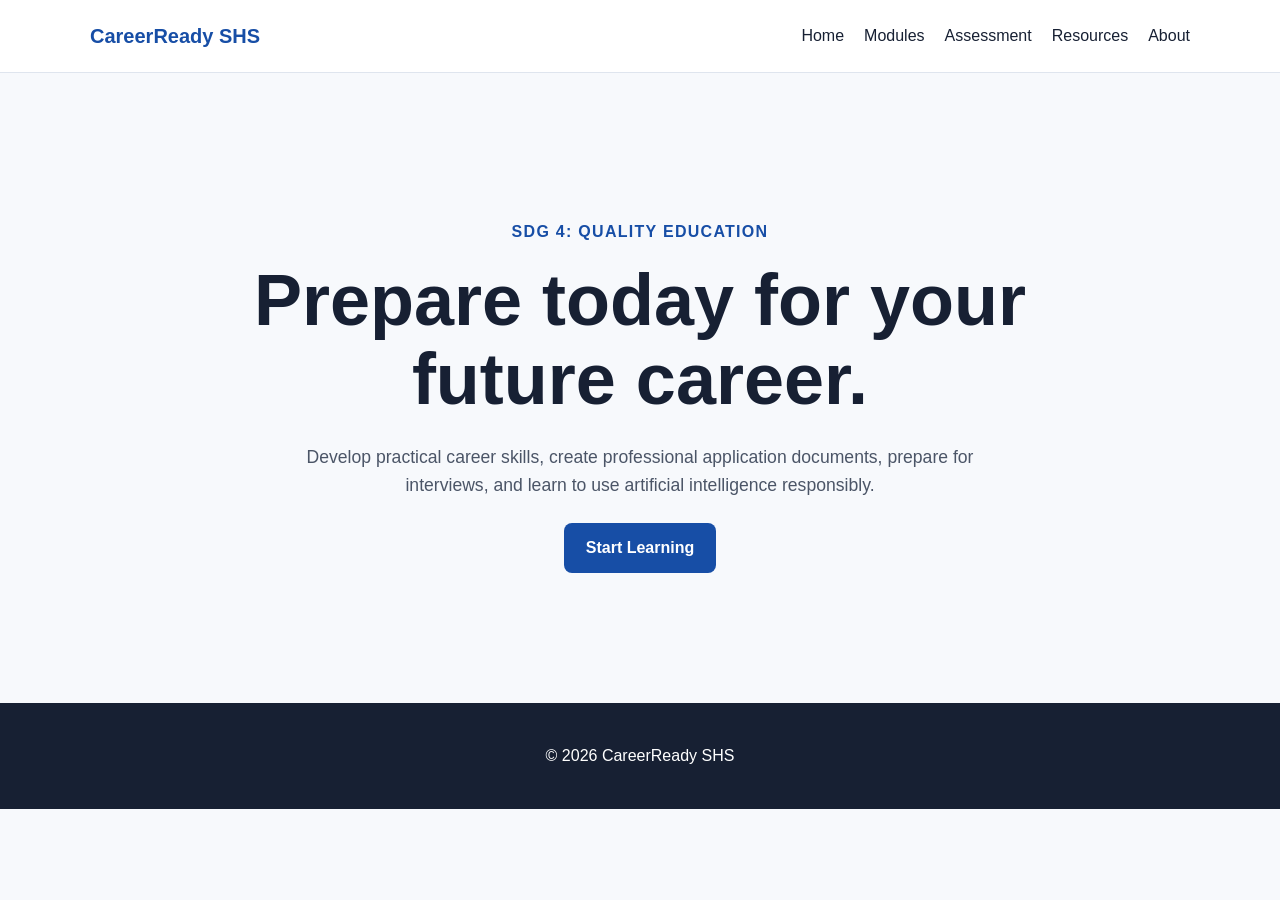
==== index.html @ df90500a "initial commit" ====
<!DOCTYPE html>
<html lang="en">
<head>
    <meta charset="UTF-8">
    <meta name="viewport" content="width=device-width, initial-scale=1.0">

    <title>CareerReady SHS</title>

    <link rel="stylesheet" href="css/style.css">
</head>

<body>
    <header class="site-header">
        <nav class="container navigation">
            <a class="logo" href="index.html">CareerReady SHS</a>

            <ul class="nav-links">
                <li><a href="index.html">Home</a></li>
                <li><a href="modules.html">Modules</a></li>
                <li><a href="assessment.html">Assessment</a></li>
                <li><a href="resources.html">Resources</a></li>
                <li><a href="about.html">About</a></li>
            </ul>
        </nav>
    </header>

    <main>
        <section class="hero">
            <div class="container">
                <p class="eyebrow">SDG 4: Quality Education</p>

                <h1>Prepare today for your future career.</h1>

                <p class="hero-description">
                    Develop practical career skills, create professional
                    application documents, prepare for interviews, and learn
                    to use artificial intelligence responsibly.
                </p>

                <a class="button" href="modules.html">
                    Start Learning
                </a>
            </div>
        </section>
    </main>

    <footer class="site-footer">
        <div class="container">
            <p>&copy; 2026 CareerReady SHS</p>
        </div>
    </footer>

    <script src="js/script.js"></script>
</body>
</html>
---- css/style.css ----
* {
    box-sizing: border-box;
}

body {
    margin: 0;
    font-family: Arial, Helvetica, sans-serif;
    line-height: 1.6;
    color: #172033;
    background: #f7f9fc;
}

.container {
    width: min(1100px, 90%);
    margin: 0 auto;
}

.site-header {
    background: #ffffff;
    border-bottom: 1px solid #dfe5ee;
}

.navigation {
    min-height: 72px;
    display: flex;
    align-items: center;
    justify-content: space-between;
    gap: 24px;
}

.logo {
    color: #174ea6;
    font-size: 1.25rem;
    font-weight: 700;
    text-decoration: none;
}

.nav-links {
    display: flex;
    gap: 20px;
    margin: 0;
    padding: 0;
    list-style: none;
}

.nav-links a {
    color: #172033;
    text-decoration: none;
}

.nav-links a:hover {
    color: #174ea6;
}

.hero {
    min-height: 70vh;
    display: grid;
    place-items: center;
    padding: 80px 0;
    text-align: center;
}

.eyebrow {
    color: #174ea6;
    font-weight: 700;
    text-transform: uppercase;
    letter-spacing: 0.08em;
}

.hero h1 {
    max-width: 800px;
    margin: 12px auto;
    font-size: clamp(2.3rem, 6vw, 4.5rem);
    line-height: 1.1;
}

.hero-description {
    max-width: 700px;
    margin: 24px auto;
    font-size: 1.1rem;
    color: #4b5567;
}

.button {
    display: inline-block;
    padding: 12px 22px;
    border-radius: 8px;
    background: #174ea6;
    color: #ffffff;
    font-weight: 700;
    text-decoration: none;
}

.button:hover {
    opacity: 0.9;
}

.site-footer {
    padding: 24px 0;
    text-align: center;
    background: #172033;
    color: #ffffff;
}

@media (max-width: 700px) {
    .navigation {
        align-items: flex-start;
        flex-direction: column;
        padding: 20px 0;
    }

    .nav-links {
        flex-wrap: wrap;
    }
}
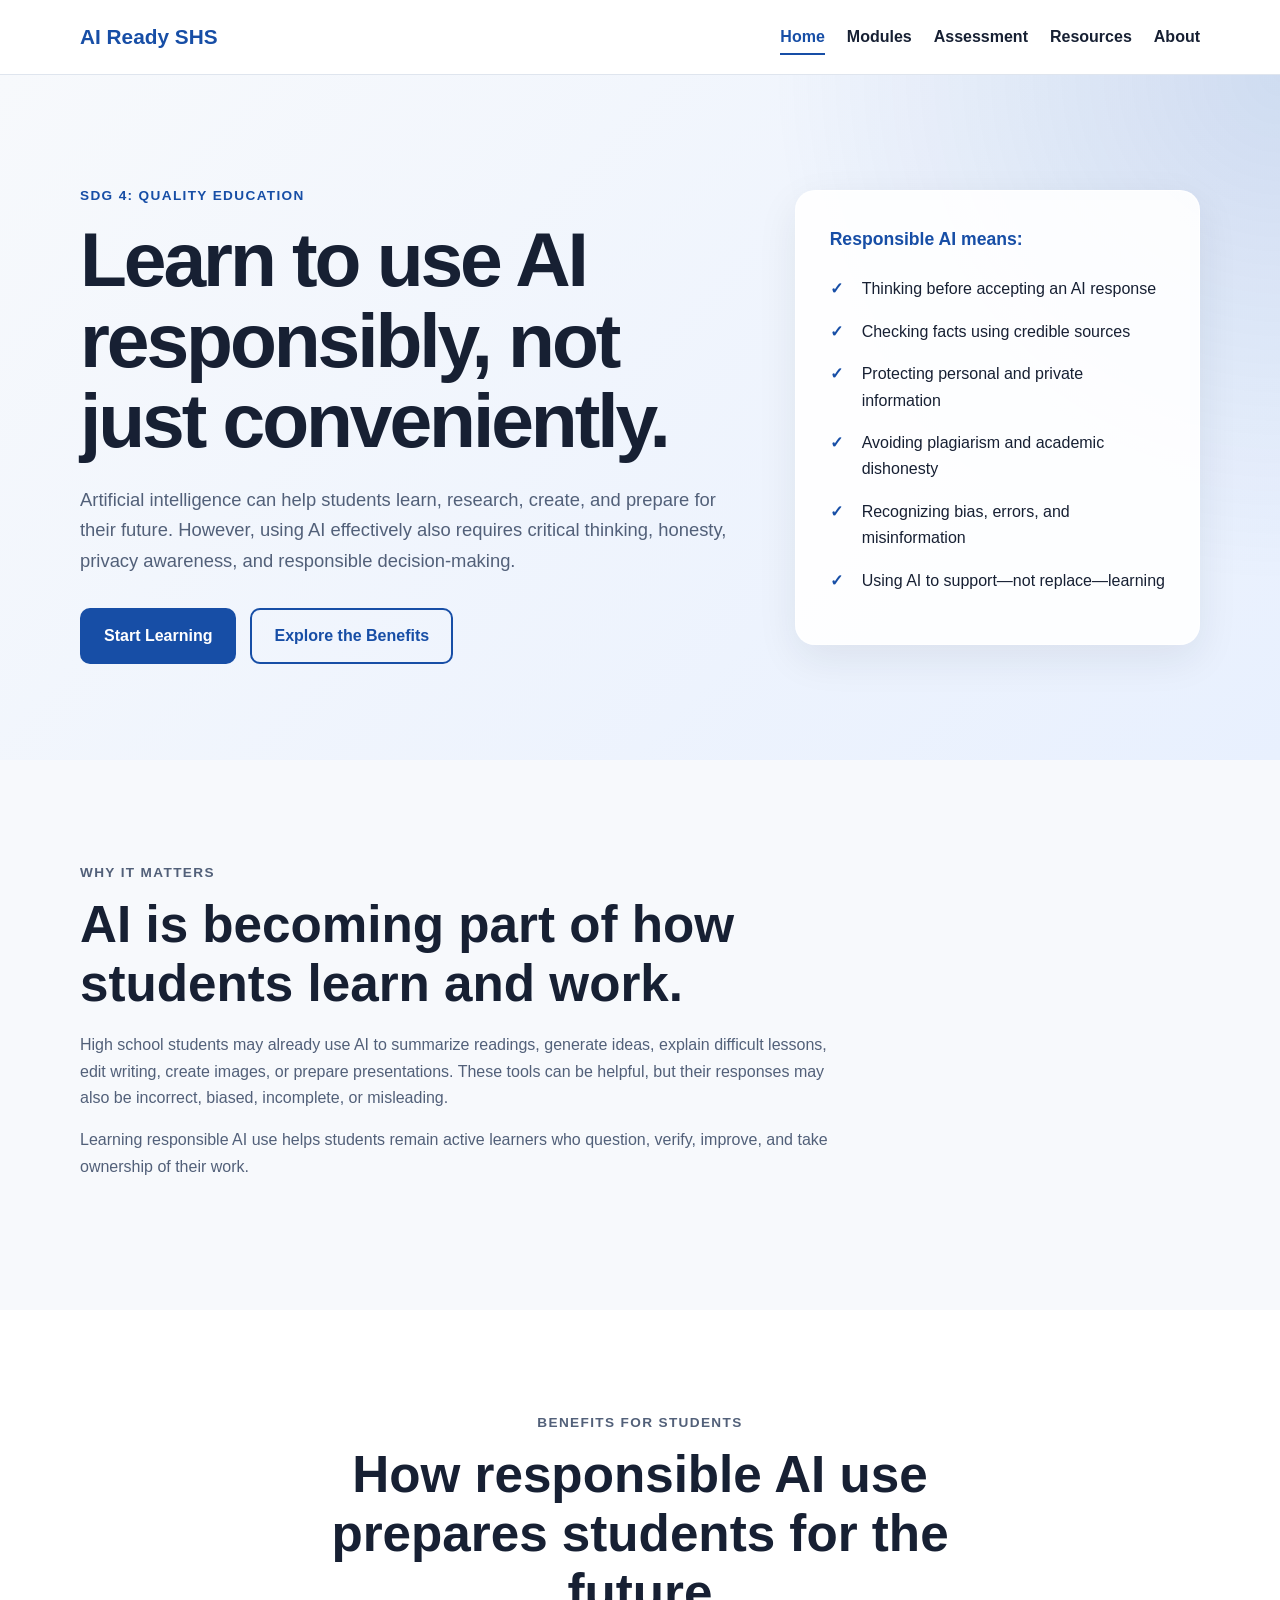
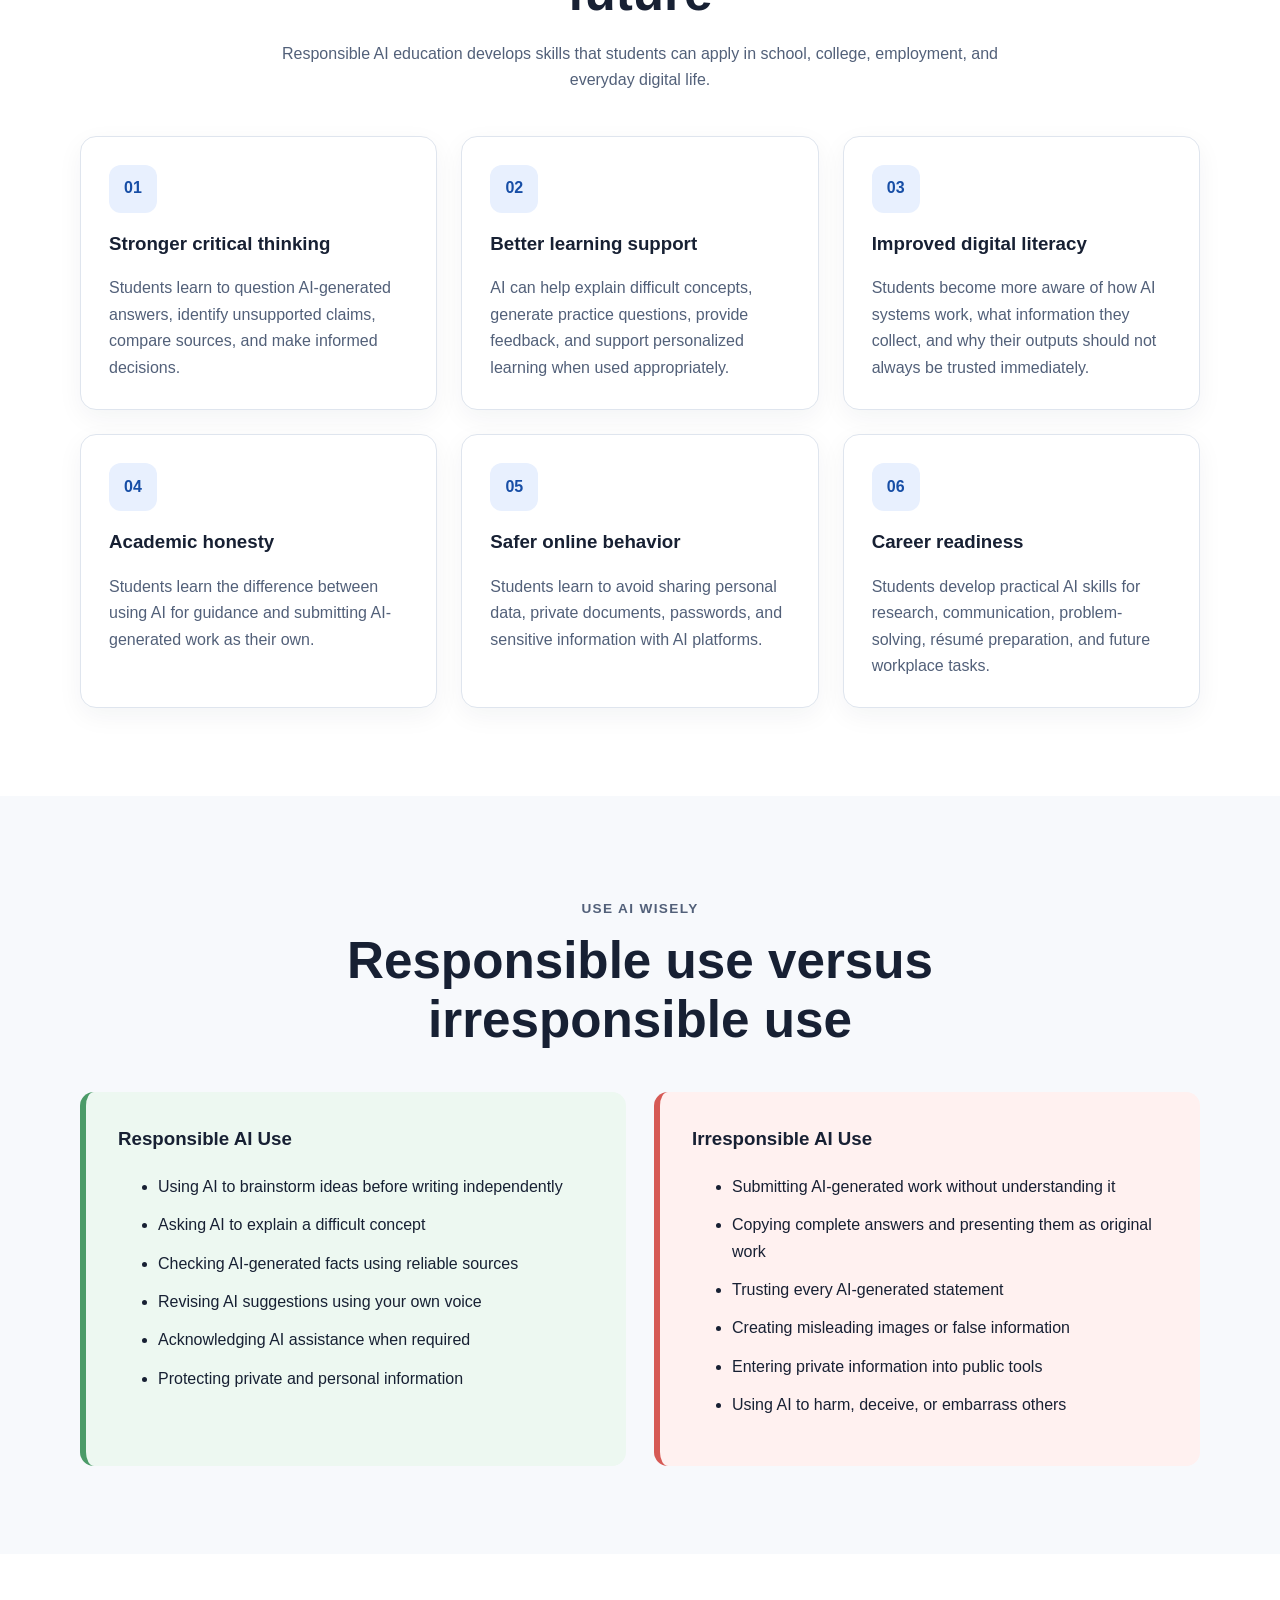
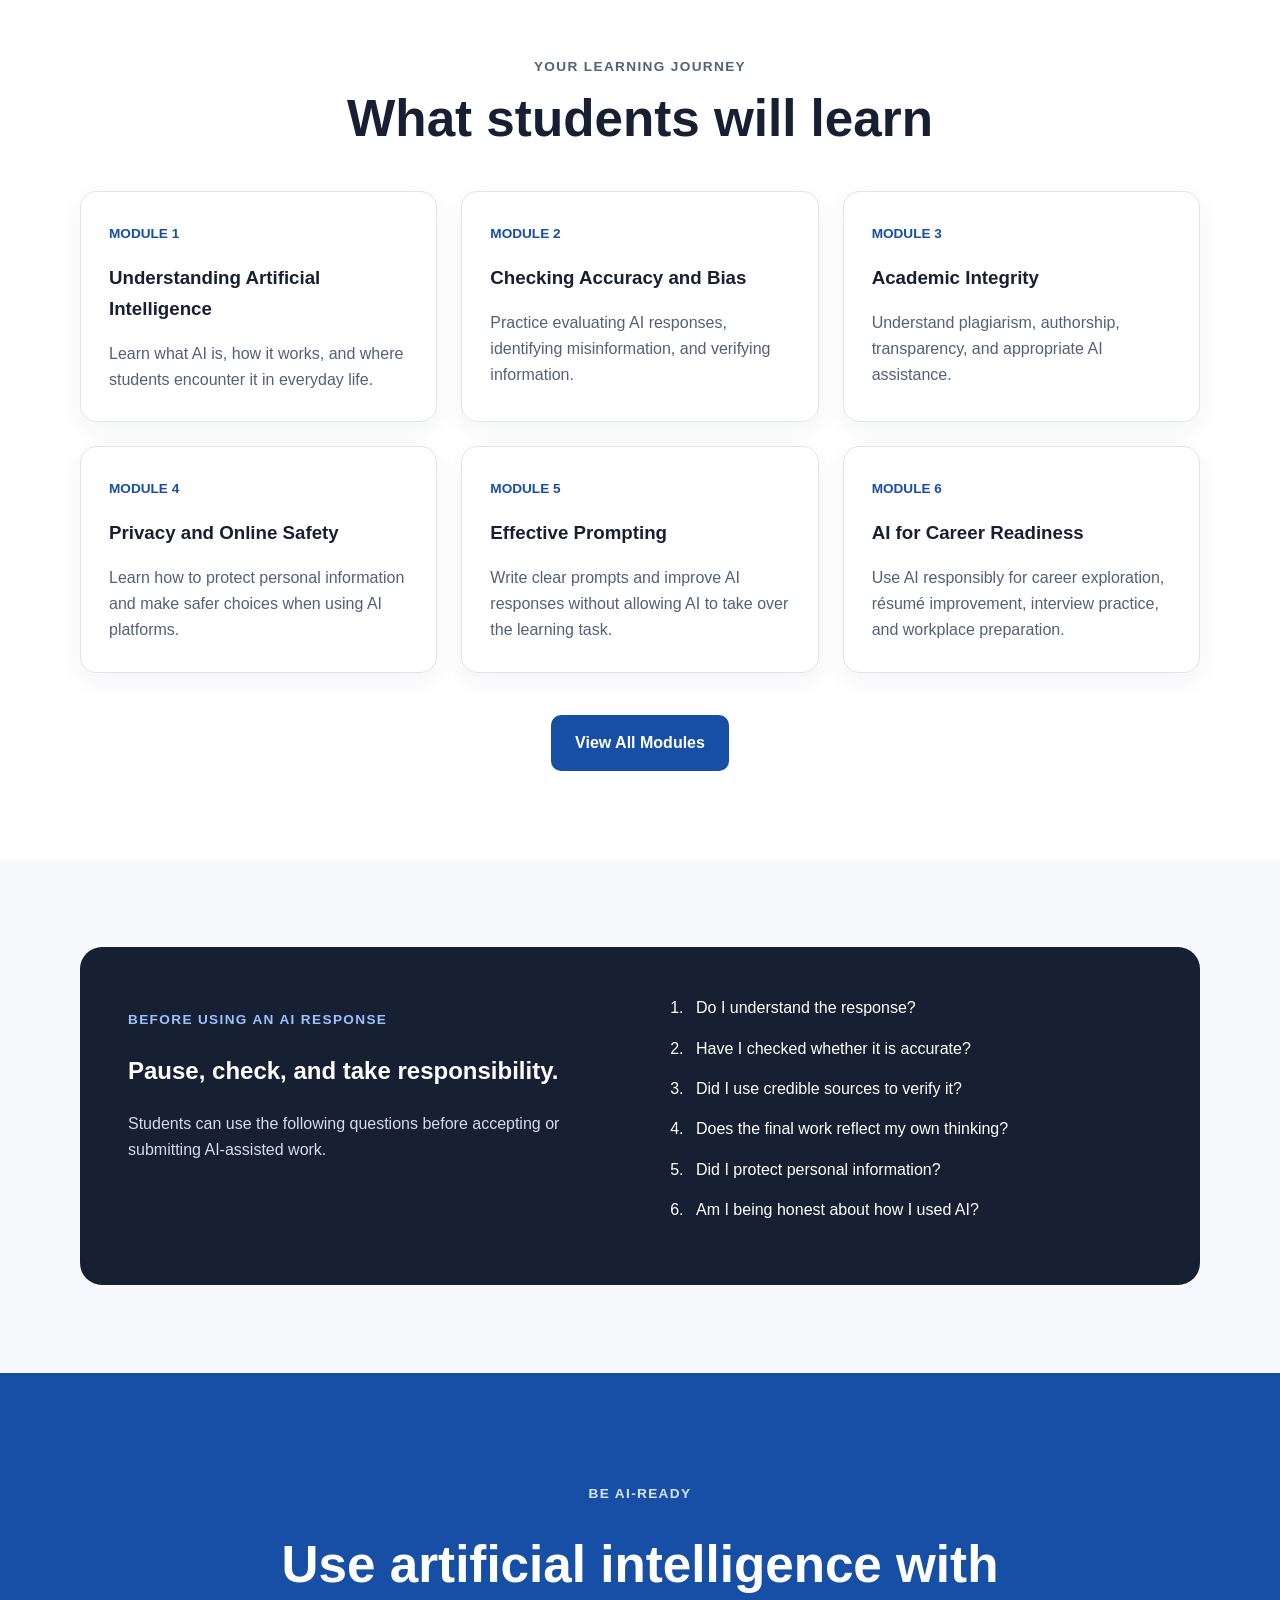
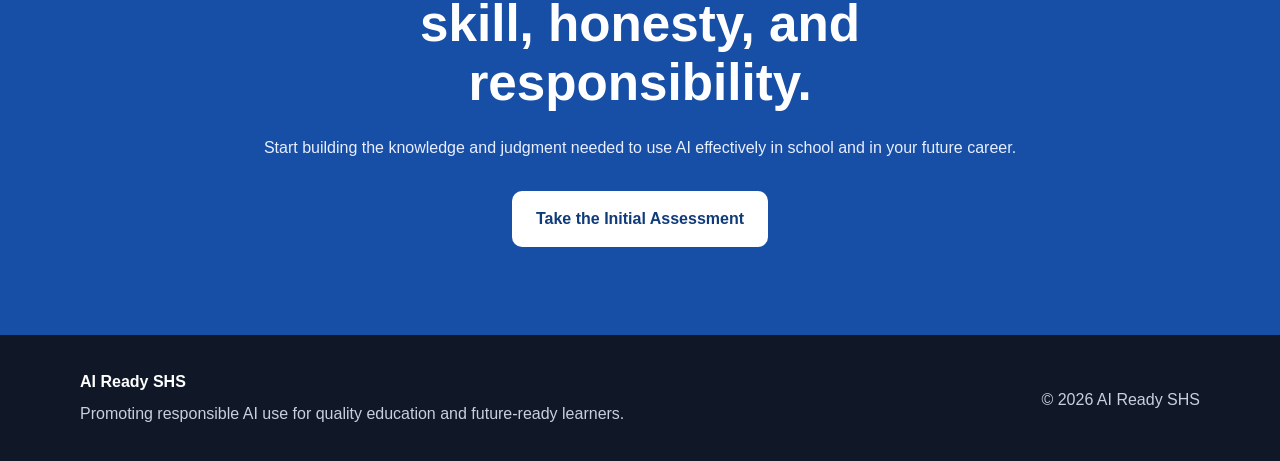
==== commit d71ed8e2: "updated index.html" ====
--- a/index.html
+++ b/index.html
@@ -2,9 +2,18 @@
 <html lang="en">
 <head>
     <meta charset="UTF-8">
-    <meta name="viewport" content="width=device-width, initial-scale=1.0">
-
-    <title>CareerReady SHS</title>
+
+    <meta
+        name="viewport"
+        content="width=device-width, initial-scale=1.0"
+    >
+
+    <meta
+        name="description"
+        content="An interactive learning website that helps high school students use artificial intelligence responsibly, critically, safely, and ethically."
+    >
+
+    <title>AI Ready SHS | Responsible AI Use</title>
 
     <link rel="stylesheet" href="css/style.css">
 </head>
@@ -12,41 +21,456 @@
 <body>
     <header class="site-header">
         <nav class="container navigation">
-            <a class="logo" href="index.html">CareerReady SHS</a>
-
-            <ul class="nav-links">
-                <li><a href="index.html">Home</a></li>
-                <li><a href="modules.html">Modules</a></li>
-                <li><a href="assessment.html">Assessment</a></li>
-                <li><a href="resources.html">Resources</a></li>
-                <li><a href="about.html">About</a></li>
+            <a class="logo" href="index.html">
+                AI Ready SHS
+            </a>
+
+            <button
+                class="menu-button"
+                id="menuButton"
+                type="button"
+                aria-label="Open navigation menu"
+                aria-expanded="false"
+                aria-controls="navLinks"
+            >
+                ☰
+            </button>
+
+            <ul class="nav-links" id="navLinks">
+                <li>
+                    <a class="active" href="index.html">Home</a>
+                </li>
+
+                <li>
+                    <a href="modules.html">Modules</a>
+                </li>
+
+                <li>
+                    <a href="assessment.html">Assessment</a>
+                </li>
+
+                <li>
+                    <a href="resources.html">Resources</a>
+                </li>
+
+                <li>
+                    <a href="about.html">About</a>
+                </li>
             </ul>
         </nav>
     </header>
 
     <main>
+        <!-- Hero Section -->
         <section class="hero">
+            <div class="container hero-grid">
+                <div class="hero-content">
+                    <p class="eyebrow">
+                        SDG 4: Quality Education
+                    </p>
+
+                    <h1>
+                        Learn to use AI responsibly, not just conveniently.
+                    </h1>
+
+                    <p class="hero-description">
+                        Artificial intelligence can help students learn,
+                        research, create, and prepare for their future.
+                        However, using AI effectively also requires critical
+                        thinking, honesty, privacy awareness, and responsible
+                        decision-making.
+                    </p>
+
+                    <div class="hero-actions">
+                        <a class="button primary-button" href="modules.html">
+                            Start Learning
+                        </a>
+
+                        <a class="button secondary-button" href="#benefits">
+                            Explore the Benefits
+                        </a>
+                    </div>
+                </div>
+
+                <div class="hero-card">
+                    <p class="card-label">
+                        Responsible AI means:
+                    </p>
+
+                    <ul class="check-list">
+                        <li>Thinking before accepting an AI response</li>
+                        <li>Checking facts using credible sources</li>
+                        <li>Protecting personal and private information</li>
+                        <li>Avoiding plagiarism and academic dishonesty</li>
+                        <li>Recognizing bias, errors, and misinformation</li>
+                        <li>Using AI to support—not replace—learning</li>
+                    </ul>
+                </div>
+            </div>
+        </section>
+
+        <!-- Why Responsible AI Matters -->
+        <section class="section">
             <div class="container">
-                <p class="eyebrow">SDG 4: Quality Education</p>
-
-                <h1>Prepare today for your future career.</h1>
-
-                <p class="hero-description">
-                    Develop practical career skills, create professional
-                    application documents, prepare for interviews, and learn
-                    to use artificial intelligence responsibly.
+                <div class="section-heading">
+                    <p class="eyebrow">Why it matters</p>
+
+                    <h2>
+                        AI is becoming part of how students learn and work.
+                    </h2>
+
+                    <p>
+                        High school students may already use AI to summarize
+                        readings, generate ideas, explain difficult lessons,
+                        edit writing, create images, or prepare presentations.
+                        These tools can be helpful, but their responses may
+                        also be incorrect, biased, incomplete, or misleading.
+                    </p>
+
+                    <p>
+                        Learning responsible AI use helps students remain
+                        active learners who question, verify, improve, and take
+                        ownership of their work.
+                    </p>
+                </div>
+            </div>
+        </section>
+
+        <!-- Student Benefits -->
+        <section class="section alternate-section" id="benefits">
+            <div class="container">
+                <div class="section-heading centered-heading">
+                    <p class="eyebrow">Benefits for students</p>
+
+                    <h2>
+                        How responsible AI use prepares students for the future
+                    </h2>
+
+                    <p>
+                        Responsible AI education develops skills that students
+                        can apply in school, college, employment, and everyday
+                        digital life.
+                    </p>
+                </div>
+
+                <div class="card-grid">
+                    <article class="benefit-card">
+                        <div class="card-icon" aria-hidden="true">
+                            01
+                        </div>
+
+                        <h3>Stronger critical thinking</h3>
+
+                        <p>
+                            Students learn to question AI-generated answers,
+                            identify unsupported claims, compare sources, and
+                            make informed decisions.
+                        </p>
+                    </article>
+
+                    <article class="benefit-card">
+                        <div class="card-icon" aria-hidden="true">
+                            02
+                        </div>
+
+                        <h3>Better learning support</h3>
+
+                        <p>
+                            AI can help explain difficult concepts, generate
+                            practice questions, provide feedback, and support
+                            personalized learning when used appropriately.
+                        </p>
+                    </article>
+
+                    <article class="benefit-card">
+                        <div class="card-icon" aria-hidden="true">
+                            03
+                        </div>
+
+                        <h3>Improved digital literacy</h3>
+
+                        <p>
+                            Students become more aware of how AI systems work,
+                            what information they collect, and why their
+                            outputs should not always be trusted immediately.
+                        </p>
+                    </article>
+
+                    <article class="benefit-card">
+                        <div class="card-icon" aria-hidden="true">
+                            04
+                        </div>
+
+                        <h3>Academic honesty</h3>
+
+                        <p>
+                            Students learn the difference between using AI for
+                            guidance and submitting AI-generated work as their
+                            own.
+                        </p>
+                    </article>
+
+                    <article class="benefit-card">
+                        <div class="card-icon" aria-hidden="true">
+                            05
+                        </div>
+
+                        <h3>Safer online behavior</h3>
+
+                        <p>
+                            Students learn to avoid sharing personal data,
+                            private documents, passwords, and sensitive
+                            information with AI platforms.
+                        </p>
+                    </article>
+
+                    <article class="benefit-card">
+                        <div class="card-icon" aria-hidden="true">
+                            06
+                        </div>
+
+                        <h3>Career readiness</h3>
+
+                        <p>
+                            Students develop practical AI skills for research,
+                            communication, problem-solving, résumé preparation,
+                            and future workplace tasks.
+                        </p>
+                    </article>
+                </div>
+            </div>
+        </section>
+
+        <!-- Responsible vs Irresponsible Use -->
+        <section class="section">
+            <div class="container">
+                <div class="section-heading centered-heading">
+                    <p class="eyebrow">Use AI wisely</p>
+
+                    <h2>
+                        Responsible use versus irresponsible use
+                    </h2>
+                </div>
+
+                <div class="comparison-grid">
+                    <article class="comparison-card responsible-card">
+                        <h3>Responsible AI Use</h3>
+
+                        <ul>
+                            <li>
+                                Using AI to brainstorm ideas before writing
+                                independently
+                            </li>
+
+                            <li>
+                                Asking AI to explain a difficult concept
+                            </li>
+
+                            <li>
+                                Checking AI-generated facts using reliable
+                                sources
+                            </li>
+
+                            <li>
+                                Revising AI suggestions using your own voice
+                            </li>
+
+                            <li>
+                                Acknowledging AI assistance when required
+                            </li>
+
+                            <li>
+                                Protecting private and personal information
+                            </li>
+                        </ul>
+                    </article>
+
+                    <article class="comparison-card irresponsible-card">
+                        <h3>Irresponsible AI Use</h3>
+
+                        <ul>
+                            <li>
+                                Submitting AI-generated work without
+                                understanding it
+                            </li>
+
+                            <li>
+                                Copying complete answers and presenting them as
+                                original work
+                            </li>
+
+                            <li>
+                                Trusting every AI-generated statement
+                            </li>
+
+                            <li>
+                                Creating misleading images or false information
+                            </li>
+
+                            <li>
+                                Entering private information into public tools
+                            </li>
+
+                            <li>
+                                Using AI to harm, deceive, or embarrass others
+                            </li>
+                        </ul>
+                    </article>
+                </div>
+            </div>
+        </section>
+
+        <!-- Learning Journey -->
+        <section class="section alternate-section">
+            <div class="container">
+                <div class="section-heading centered-heading">
+                    <p class="eyebrow">Your learning journey</p>
+
+                    <h2>
+                        What students will learn
+                    </h2>
+                </div>
+
+                <div class="module-preview-grid">
+                    <article class="module-preview">
+                        <span class="module-number">Module 1</span>
+
+                        <h3>Understanding Artificial Intelligence</h3>
+
+                        <p>
+                            Learn what AI is, how it works, and where students
+                            encounter it in everyday life.
+                        </p>
+                    </article>
+
+                    <article class="module-preview">
+                        <span class="module-number">Module 2</span>
+
+                        <h3>Checking Accuracy and Bias</h3>
+
+                        <p>
+                            Practice evaluating AI responses, identifying
+                            misinformation, and verifying information.
+                        </p>
+                    </article>
+
+                    <article class="module-preview">
+                        <span class="module-number">Module 3</span>
+
+                        <h3>Academic Integrity</h3>
+
+                        <p>
+                            Understand plagiarism, authorship, transparency,
+                            and appropriate AI assistance.
+                        </p>
+                    </article>
+
+                    <article class="module-preview">
+                        <span class="module-number">Module 4</span>
+
+                        <h3>Privacy and Online Safety</h3>
+
+                        <p>
+                            Learn how to protect personal information and make
+                            safer choices when using AI platforms.
+                        </p>
+                    </article>
+
+                    <article class="module-preview">
+                        <span class="module-number">Module 5</span>
+
+                        <h3>Effective Prompting</h3>
+
+                        <p>
+                            Write clear prompts and improve AI responses
+                            without allowing AI to take over the learning task.
+                        </p>
+                    </article>
+
+                    <article class="module-preview">
+                        <span class="module-number">Module 6</span>
+
+                        <h3>AI for Career Readiness</h3>
+
+                        <p>
+                            Use AI responsibly for career exploration, résumé
+                            improvement, interview practice, and workplace
+                            preparation.
+                        </p>
+                    </article>
+                </div>
+
+                <div class="centered-action">
+                    <a class="button primary-button" href="modules.html">
+                        View All Modules
+                    </a>
+                </div>
+            </div>
+        </section>
+
+        <!-- Responsible AI Checklist -->
+        <section class="section">
+            <div class="container">
+                <div class="checklist-panel">
+                    <div>
+                        <p class="eyebrow">Before using an AI response</p>
+
+                        <h2>Pause, check, and take responsibility.</h2>
+
+                        <p>
+                            Students can use the following questions before
+                            accepting or submitting AI-assisted work.
+                        </p>
+                    </div>
+
+                    <ol class="numbered-checklist">
+                        <li>Do I understand the response?</li>
+                        <li>Have I checked whether it is accurate?</li>
+                        <li>Did I use credible sources to verify it?</li>
+                        <li>Does the final work reflect my own thinking?</li>
+                        <li>Did I protect personal information?</li>
+                        <li>Am I being honest about how I used AI?</li>
+                    </ol>
+                </div>
+            </div>
+        </section>
+
+        <!-- Final Call to Action -->
+        <section class="call-to-action">
+            <div class="container call-to-action-content">
+                <p class="eyebrow">Be AI-ready</p>
+
+                <h2>
+                    Use artificial intelligence with skill, honesty, and
+                    responsibility.
+                </h2>
+
+                <p>
+                    Start building the knowledge and judgment needed to use AI
+                    effectively in school and in your future career.
                 </p>
 
-                <a class="button" href="modules.html">
-                    Start Learning
+                <a class="button light-button" href="assessment.html">
+                    Take the Initial Assessment
                 </a>
             </div>
         </section>
     </main>
 
     <footer class="site-footer">
-        <div class="container">
-            <p>&copy; 2026 CareerReady SHS</p>
+        <div class="container footer-content">
+            <div>
+                <strong>AI Ready SHS</strong>
+
+                <p>
+                    Promoting responsible AI use for quality education and
+                    future-ready learners.
+                </p>
+            </div>
+
+            <p>
+                &copy; 2026 AI Ready SHS
+            </p>
         </div>
     </footer>
 
--- a/css/style.css
+++ b/css/style.css
@@ -1,27 +1,60 @@
+:root {
+    --primary: #174ea6;
+    --primary-dark: #103b7a;
+    --secondary: #e8f0fe;
+    --accent: #f4b400;
+    --text-dark: #172033;
+    --text-muted: #526079;
+    --background: #f7f9fc;
+    --surface: #ffffff;
+    --border: #dfe5ee;
+    --success-background: #edf8f1;
+    --success-border: #4b9b68;
+    --danger-background: #fff1f0;
+    --danger-border: #d65a55;
+    --shadow: 0 14px 40px rgba(23, 32, 51, 0.08);
+}
+
 * {
     box-sizing: border-box;
+}
+
+html {
+    scroll-behavior: smooth;
 }
 
 body {
     margin: 0;
     font-family: Arial, Helvetica, sans-serif;
-    line-height: 1.6;
-    color: #172033;
-    background: #f7f9fc;
+    line-height: 1.65;
+    color: var(--text-dark);
+    background: var(--background);
+}
+
+img {
+    max-width: 100%;
+    display: block;
+}
+
+a {
+    color: inherit;
 }
 
 .container {
-    width: min(1100px, 90%);
+    width: min(1120px, 90%);
     margin: 0 auto;
 }
 
 .site-header {
-    background: #ffffff;
-    border-bottom: 1px solid #dfe5ee;
+    position: sticky;
+    top: 0;
+    z-index: 1000;
+    background: rgba(255, 255, 255, 0.96);
+    border-bottom: 1px solid var(--border);
 }
 
 .navigation {
-    min-height: 72px;
+    min-height: 74px;
     display: flex;
     align-items: center;
     justify-content: space-between;
@@ -29,87 +62,423 @@
 }
 
 .logo {
-    color: #174ea6;
-    font-size: 1.25rem;
-    font-weight: 700;
+    color: var(--primary);
+    font-size: 1.3rem;
+    font-weight: 800;
     text-decoration: none;
 }
 
 .nav-links {
     display: flex;
-    gap: 20px;
+    align-items: center;
+    gap: 22px;
     margin: 0;
     padding: 0;
     list-style: none;
 }
 
 .nav-links a {
-    color: #172033;
+    padding: 8px 0;
+    color: var(--text-dark);
+    font-weight: 600;
     text-decoration: none;
-}
-
-.nav-links a:hover {
-    color: #174ea6;
+    border-bottom: 2px solid transparent;
+}
+
+.nav-links a:hover,
+.nav-links a.active {
+    color: var(--primary);
+    border-bottom-color: var(--primary);
+}
+
+.menu-button {
+    display: none;
+    border: 0;
+    background: transparent;
+    color: var(--text-dark);
+    font-size: 1.5rem;
+    cursor: pointer;
 }
 
 .hero {
-    min-height: 70vh;
+    padding: 96px 0;
+    background:
+        radial-gradient(
+            circle at top right,
+            rgba(23, 78, 166, 0.14),
+            transparent 35%
+        ),
+        linear-gradient(
+            135deg,
+            #f7f9fc 0%,
+            #e8f0fe 100%
+        );
+}
+
+.hero-grid {
+    display: grid;
+    grid-template-columns: 1.3fr 0.8fr;
+    align-items: center;
+    gap: 56px;
+}
+
+.eyebrow {
+    margin-bottom: 12px;
+    color: var(--primary);
+    font-size: 0.85rem;
+    font-weight: 800;
+    letter-spacing: 0.1em;
+    text-transform: uppercase;
+}
+
+.hero h1 {
+    max-width: 760px;
+    margin: 0;
+    font-size: clamp(2.6rem, 6vw, 5rem);
+    line-height: 1.05;
+    letter-spacing: -0.04em;
+}
+
+.hero-description {
+    max-width: 720px;
+    margin: 24px 0;
+    color: var(--text-muted);
+    font-size: 1.15rem;
+}
+
+.hero-actions {
+    display: flex;
+    flex-wrap: wrap;
+    gap: 14px;
+    margin-top: 32px;
+}
+
+.button {
+    display: inline-block;
+    padding: 13px 22px;
+    border: 2px solid transparent;
+    border-radius: 10px;
+    font-weight: 800;
+    text-decoration: none;
+    transition:
+        transform 0.2s ease,
+        opacity 0.2s ease;
+}
+
+.button:hover {
+    transform: translateY(-2px);
+}
+
+.primary-button {
+    background: var(--primary);
+    color: #ffffff;
+}
+
+.primary-button:hover {
+    background: var(--primary-dark);
+}
+
+.secondary-button {
+    border-color: var(--primary);
+    color: var(--primary);
+    background: transparent;
+}
+
+.light-button {
+    background: #ffffff;
+    color: var(--primary-dark);
+}
+
+.hero-card {
+    padding: 34px;
+    border: 1px solid rgba(255, 255, 255, 0.8);
+    border-radius: 20px;
+    background: rgba(255, 255, 255, 0.9);
+    box-shadow: var(--shadow);
+}
+
+.card-label {
+    margin-top: 0;
+    color: var(--primary);
+    font-size: 1.1rem;
+    font-weight: 800;
+}
+
+.check-list {
+    margin: 22px 0 0;
+    padding: 0;
+    list-style: none;
+}
+
+.check-list li {
+    position: relative;
+    margin-bottom: 16px;
+    padding-left: 32px;
+}
+
+.check-list li::before {
+    content: "✓";
+    position: absolute;
+    left: 0;
+    color: var(--primary);
+    font-weight: 800;
+}
+
+.section {
+    padding: 88px 0;
+}
+
+.alternate-section {
+    background: var(--surface);
+}
+
+.section-heading {
+    max-width: 760px;
+    margin-bottom: 42px;
+}
+
+.section-heading h2 {
+    margin: 0 0 18px;
+    font-size: clamp(2rem, 4vw, 3.2rem);
+    line-height: 1.15;
+}
+
+.section-heading p {
+    color: var(--text-muted);
+}
+
+.centered-heading {
+    margin-right: auto;
+    margin-left: auto;
+    text-align: center;
+}
+
+.card-grid,
+.module-preview-grid {
+    display: grid;
+    grid-template-columns: repeat(3, 1fr);
+    gap: 24px;
+}
+
+.benefit-card,
+.module-preview {
+    padding: 28px;
+    border: 1px solid var(--border);
+    border-radius: 16px;
+    background: var(--surface);
+    box-shadow: 0 8px 26px rgba(23, 32, 51, 0.05);
+}
+
+.benefit-card h3,
+.module-preview h3 {
+    margin: 16px 0 10px;
+}
+
+.benefit-card p,
+.module-preview p {
+    margin-bottom: 0;
+    color: var(--text-muted);
+}
+
+.card-icon {
+    width: 48px;
+    height: 48px;
     display: grid;
     place-items: center;
-    padding: 80px 0;
+    border-radius: 12px;
+    background: var(--secondary);
+    color: var(--primary);
+    font-weight: 800;
+}
+
+.comparison-grid {
+    display: grid;
+    grid-template-columns: 1fr 1fr;
+    gap: 28px;
+}
+
+.comparison-card {
+    padding: 32px;
+    border-left: 6px solid;
+    border-radius: 14px;
+}
+
+.comparison-card h3 {
+    margin-top: 0;
+}
+
+.comparison-card li {
+    margin-bottom: 12px;
+}
+
+.responsible-card {
+    border-left-color: var(--success-border);
+    background: var(--success-background);
+}
+
+.irresponsible-card {
+    border-left-color: var(--danger-border);
+    background: var(--danger-background);
+}
+
+.module-number {
+    display: inline-block;
+    color: var(--primary);
+    font-size: 0.85rem;
+    font-weight: 800;
+    text-transform: uppercase;
+}
+
+.centered-action {
+    margin-top: 42px;
     text-align: center;
 }
 
-.eyebrow {
-    color: #174ea6;
-    font-weight: 700;
-    text-transform: uppercase;
-    letter-spacing: 0.08em;
-}
-
-.hero h1 {
-    max-width: 800px;
-    margin: 12px auto;
-    font-size: clamp(2.3rem, 6vw, 4.5rem);
-    line-height: 1.1;
-}
-
-.hero-description {
-    max-width: 700px;
-    margin: 24px auto;
-    font-size: 1.1rem;
-    color: #4b5567;
-}
-
-.button {
-    display: inline-block;
-    padding: 12px 22px;
-    border-radius: 8px;
-    background: #174ea6;
+.checklist-panel {
+    display: grid;
+    grid-template-columns: 1fr 1fr;
+    gap: 48px;
+    padding: 48px;
+    border-radius: 22px;
+    background: var(--text-dark);
     color: #ffffff;
-    font-weight: 700;
-    text-decoration: none;
-}
-
-.button:hover {
-    opacity: 0.9;
+}
+
+.checklist-panel .eyebrow {
+    color: #9dc0ff;
+}
+
+.checklist-panel p {
+    color: #d5dbea;
+}
+
+.numbered-checklist {
+    margin: 0;
+    padding-left: 24px;
+}
+
+.numbered-checklist li {
+    margin-bottom: 14px;
+    padding-left: 8px;
+}
+
+.call-to-action {
+    padding: 88px 0;
+    text-align: center;
+    background: var(--primary);
+    color: #ffffff;
+}
+
+.call-to-action-content {
+    max-width: 760px;
+}
+
+.call-to-action .eyebrow {
+    color: #d9e6ff;
+}
+
+.call-to-action h2 {
+    margin: 0;
+    font-size: clamp(2rem, 4vw, 3.3rem);
+    line-height: 1.15;
+}
+
+.call-to-action p {
+    margin: 22px auto 30px;
+    color: #e8efff;
 }
 
 .site-footer {
-    padding: 24px 0;
-    text-align: center;
-    background: #172033;
+    padding: 34px 0;
+    background: #101827;
     color: #ffffff;
+}
+
+.footer-content {
+    display: flex;
+    align-items: center;
+    justify-content: space-between;
+    gap: 32px;
+}
+
+.footer-content p {
+    margin: 5px 0 0;
+    color: #c8d0de;
+}
+
+@media (max-width: 900px) {
+    .hero-grid,
+    .checklist-panel {
+        grid-template-columns: 1fr;
+    }
+
+    .card-grid,
+    .module-preview-grid {
+        grid-template-columns: repeat(2, 1fr);
+    }
 }
 
 @media (max-width: 700px) {
     .navigation {
+        position: relative;
+    }
+
+    .menu-button {
+        display: block;
+    }
+
+    .nav-links {
+        position: absolute;
+        top: 74px;
+        right: 0;
+        left: 0;
+        display: none;
+        flex-direction: column;
+        align-items: flex-start;
+        gap: 0;
+        padding: 18px 5%;
+        background: var(--surface);
+        border-bottom: 1px solid var(--border);
+    }
+
+    .nav-links.show {
+        display: flex;
+    }
+
+    .nav-links li,
+    .nav-links a {
+        width: 100%;
+    }
+
+    .nav-links a {
+        display: block;
+        padding: 12px 0;
+    }
+
+    .hero {
+        padding: 72px 0;
+    }
+
+    .hero h1 {
+        font-size: 2.7rem;
+    }
+
+    .card-grid,
+    .module-preview-grid,
+    .comparison-grid {
+        grid-template-columns: 1fr;
+    }
+
+    .section {
+        padding: 68px 0;
+    }
+
+    .checklist-panel {
+        padding: 32px 24px;
+    }
+
+    .footer-content {
         align-items: flex-start;
         flex-direction: column;
-        padding: 20px 0;
-    }
-
-    .nav-links {
-        flex-wrap: wrap;
     }
 }
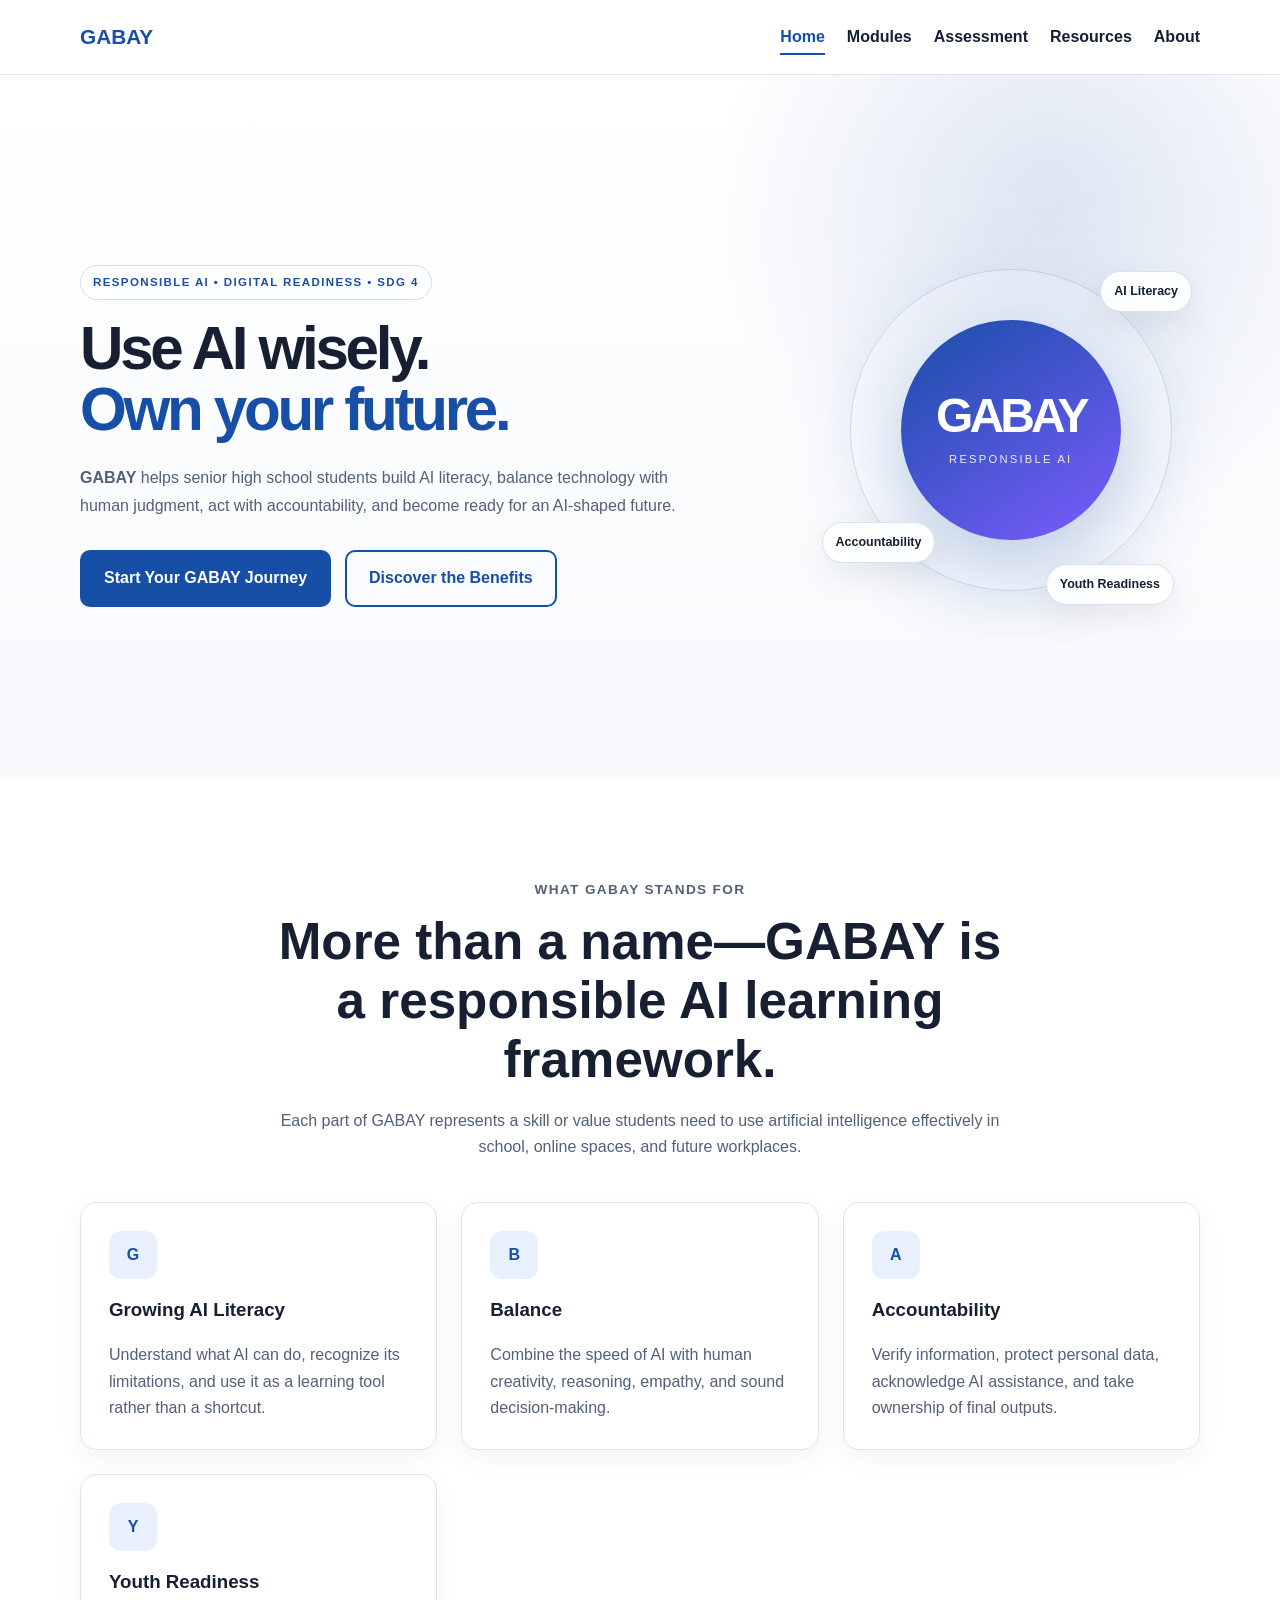
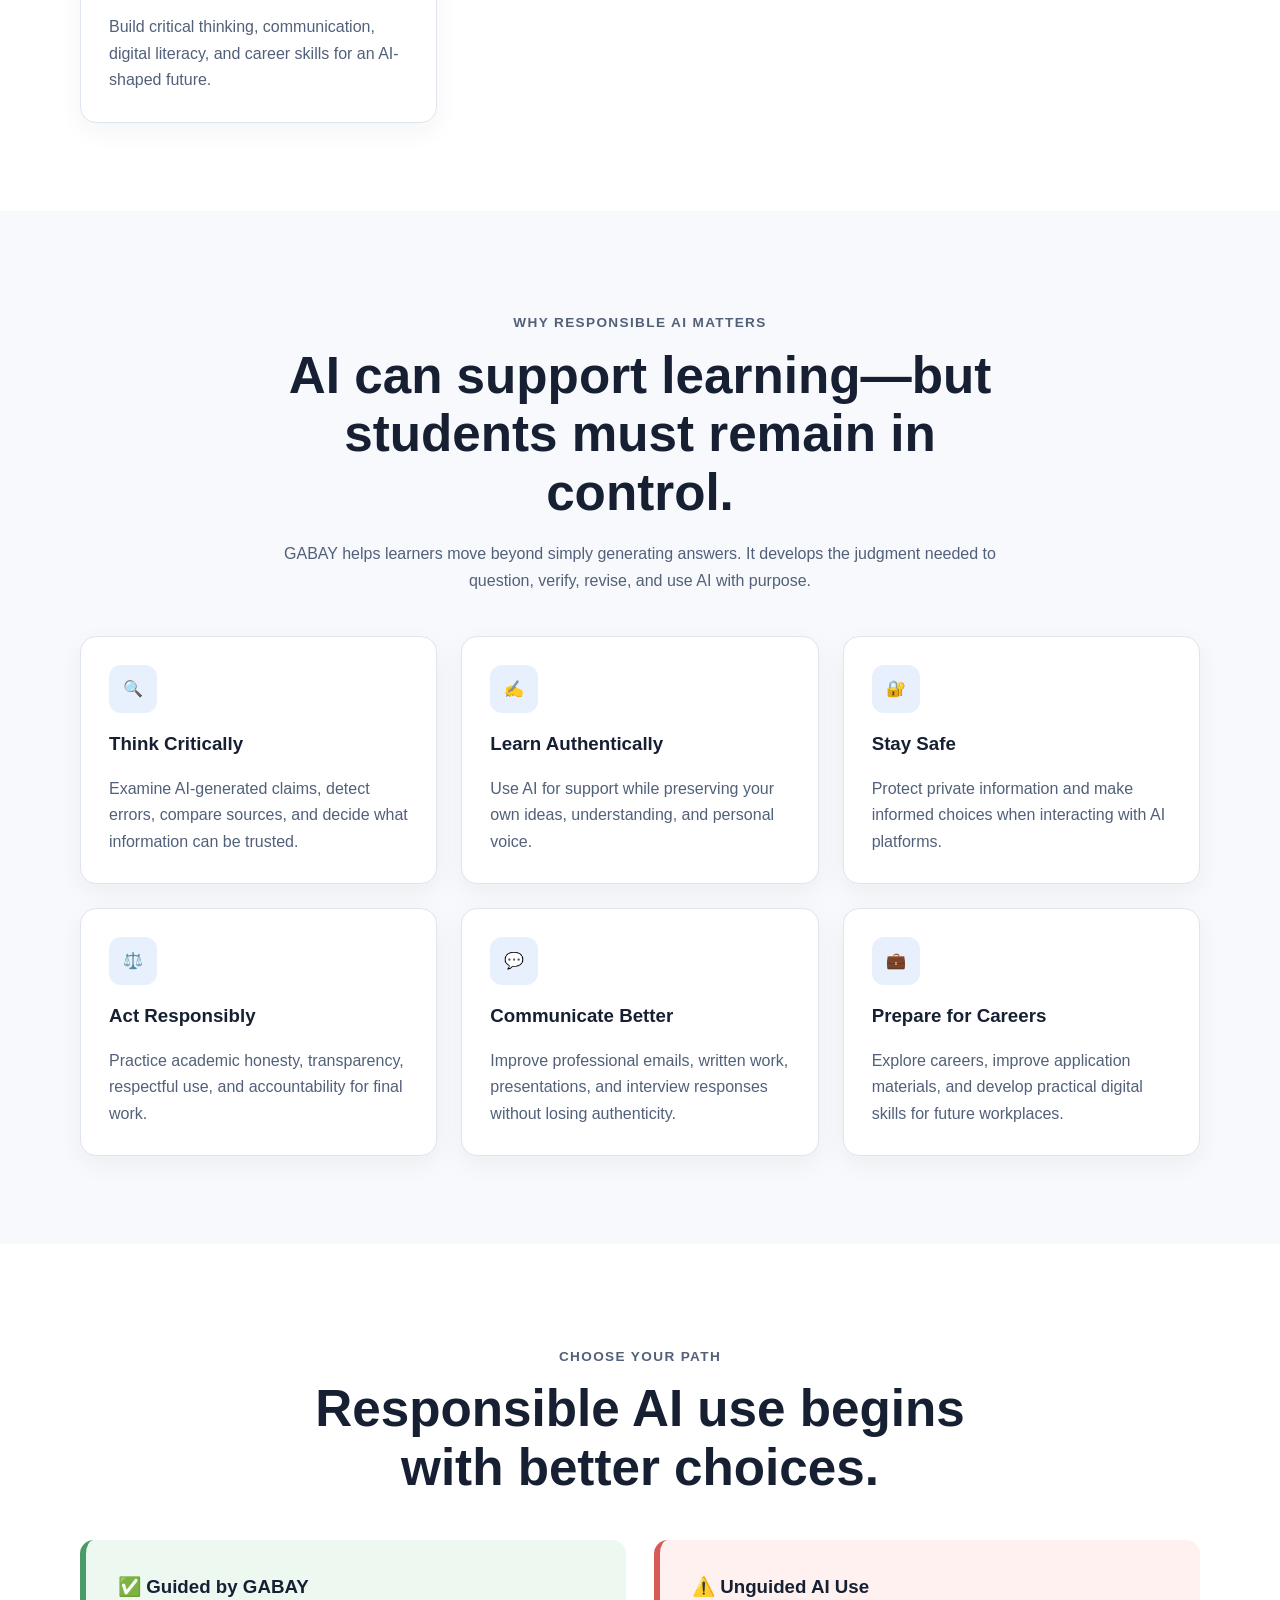
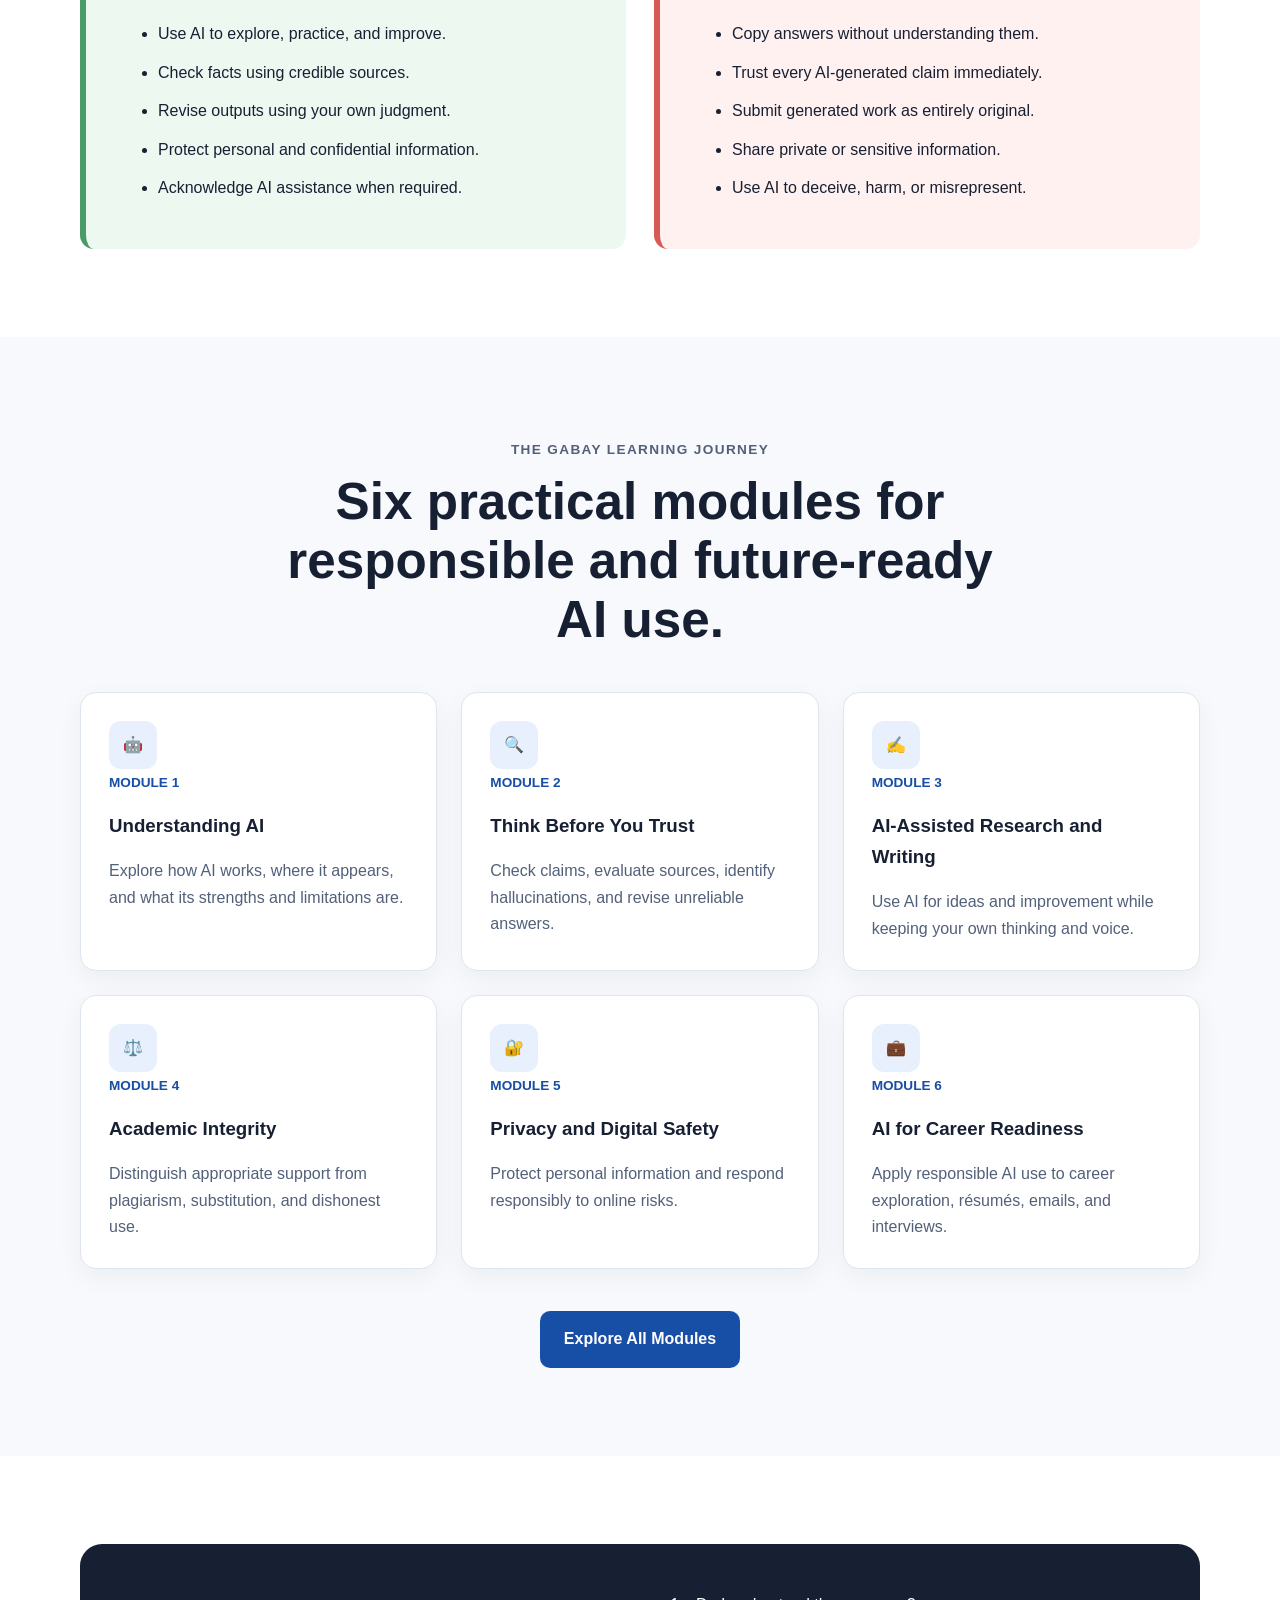
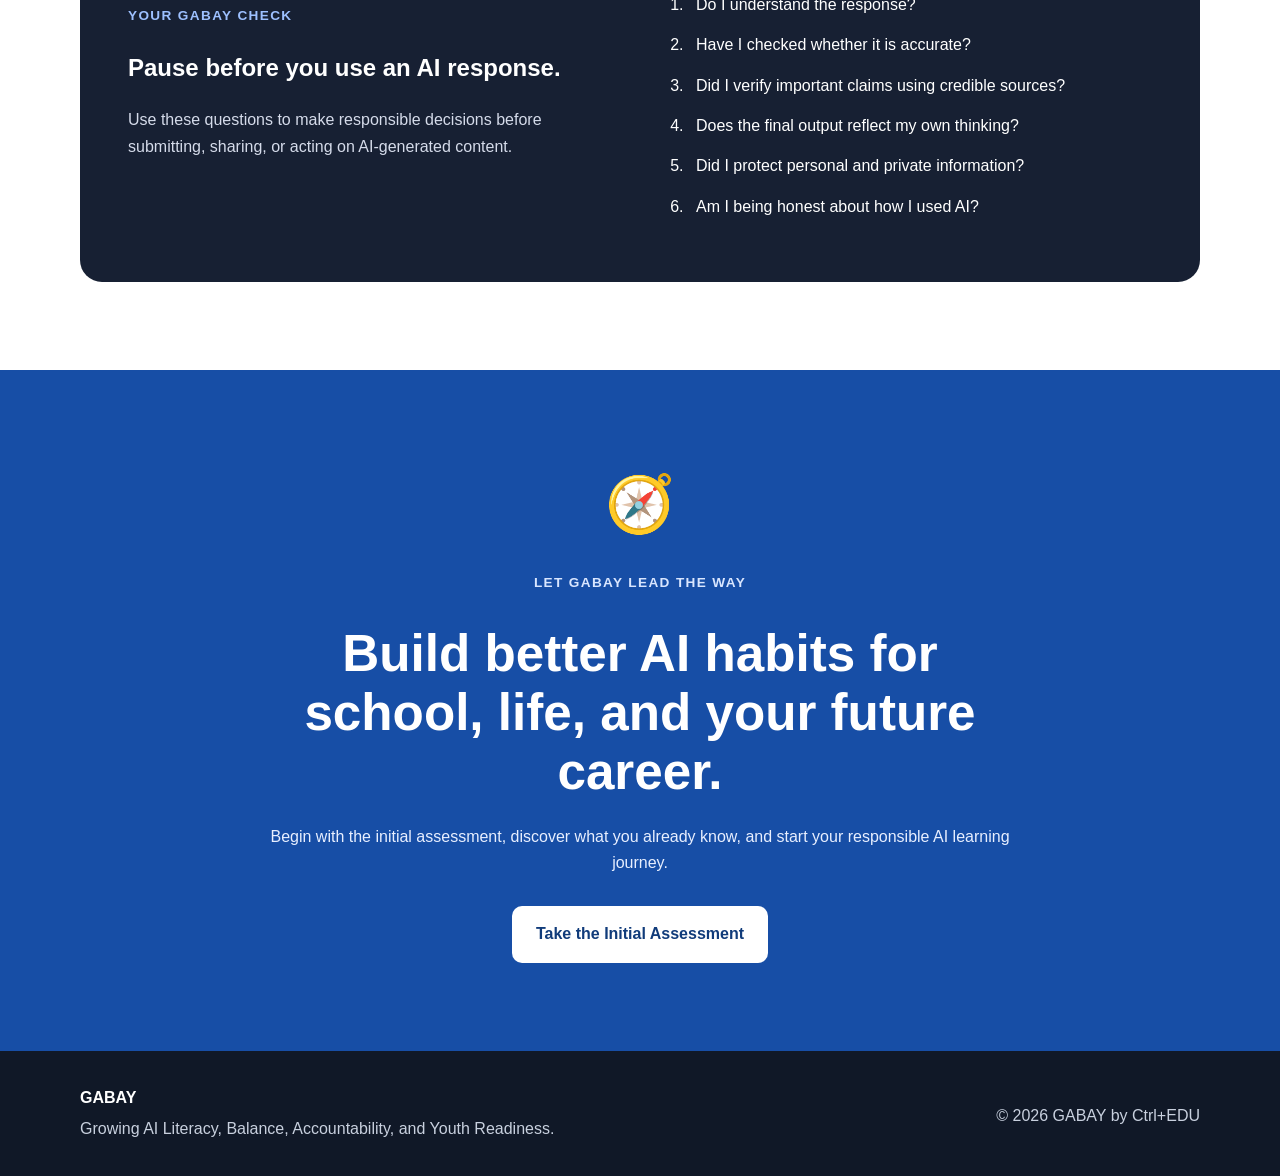
==== commit 08a24517: "udpated index.html" ====
--- a/index.html
+++ b/index.html
@@ -2,27 +2,172 @@
 <html lang="en">
 <head>
     <meta charset="UTF-8">
-
-    <meta
-        name="viewport"
-        content="width=device-width, initial-scale=1.0"
-    >
-
+    <meta name="viewport" content="width=device-width, initial-scale=1.0">
     <meta
         name="description"
-        content="An interactive learning website that helps high school students use artificial intelligence responsibly, critically, safely, and ethically."
+        content="GABAY is a mobile-friendly learning app that helps senior high school students develop responsible AI habits, critical thinking, digital safety, and career-ready skills."
     >
 
-    <title>AI Ready SHS | Responsible AI Use</title>
+    <title>GABAY | Responsible AI for Future-Ready Youth</title>
 
     <link rel="stylesheet" href="css/style.css">
+
+    <style>
+        /* Minimalist homepage overrides */
+        .hero {
+            min-height: 78vh;
+            display: grid;
+            align-items: center;
+            padding: 72px 0 64px;
+            overflow: hidden;
+            background:
+                radial-gradient(circle at 82% 18%, rgba(23, 78, 166, 0.14), transparent 28%),
+                linear-gradient(180deg, #ffffff 0%, #f7f9fc 100%);
+        }
+
+        .hero-grid {
+            grid-template-columns: minmax(0, 1.15fr) minmax(280px, 0.65fr);
+            gap: 72px;
+        }
+
+        .hero-content {
+            max-width: 760px;
+        }
+
+        .hero .eyebrow {
+            display: inline-flex;
+            align-items: center;
+            gap: 8px;
+            margin-bottom: 18px;
+            padding: 7px 12px;
+            border: 1px solid rgba(23, 78, 166, 0.18);
+            border-radius: 999px;
+            background: rgba(255, 255, 255, 0.75);
+            backdrop-filter: blur(12px);
+            font-size: 0.72rem;
+            letter-spacing: 0.12em;
+        }
+
+        .hero h1 {
+            max-width: 700px;
+            margin: 0;
+            font-size: clamp(2.35rem, 4.7vw, 4.45rem);
+            line-height: 1.02;
+            letter-spacing: -0.055em;
+            text-wrap: balance;
+        }
+
+        .hero h1 .hero-accent {
+            color: var(--primary, #174ea6);
+        }
+
+        .hero-description {
+            max-width: 640px;
+            margin: 24px 0 0;
+            font-size: clamp(1rem, 1.25vw, 1.12rem);
+            line-height: 1.75;
+        }
+
+        .hero-actions {
+            margin-top: 30px;
+        }
+
+        .hero-card.gabay-orbit {
+            position: relative;
+            min-height: 390px;
+            display: grid;
+            place-items: center;
+            padding: 30px;
+            border: 0;
+            background: transparent;
+            box-shadow: none;
+        }
+
+        .gabay-orbit::before,
+        .gabay-orbit::after {
+            content: "";
+            position: absolute;
+            border-radius: 50%;
+        }
+
+        .gabay-orbit::before {
+            width: 320px;
+            height: 320px;
+            border: 1px solid rgba(23, 78, 166, 0.18);
+            box-shadow: 0 0 80px rgba(23, 78, 166, 0.08);
+        }
+
+        .gabay-orbit::after {
+            width: 220px;
+            height: 220px;
+            background: linear-gradient(145deg, #174ea6, #7c5cff);
+            box-shadow: 0 30px 80px rgba(23, 78, 166, 0.28);
+        }
+
+        .gabay-mark {
+            position: relative;
+            z-index: 2;
+            color: #ffffff;
+            text-align: center;
+        }
+
+        .gabay-mark strong {
+            display: block;
+            font-size: 3rem;
+            line-height: 1;
+            letter-spacing: -0.08em;
+        }
+
+        .gabay-mark span {
+            display: block;
+            margin-top: 10px;
+            font-size: 0.7rem;
+            letter-spacing: 0.2em;
+            text-transform: uppercase;
+            opacity: 0.88;
+        }
+
+        .orbit-chip {
+            position: absolute;
+            z-index: 3;
+            padding: 9px 13px;
+            border: 1px solid rgba(23, 78, 166, 0.16);
+            border-radius: 999px;
+            background: rgba(255, 255, 255, 0.9);
+            box-shadow: 0 12px 32px rgba(23, 32, 51, 0.08);
+            font-size: 0.78rem;
+            font-weight: 700;
+            backdrop-filter: blur(10px);
+        }
+
+        .orbit-chip.one { top: 36px; right: 8px; }
+        .orbit-chip.two { bottom: 62px; left: 0; }
+        .orbit-chip.three { bottom: 20px; right: 26px; }
+
+        @media (max-width: 900px) {
+            .hero { min-height: auto; padding: 64px 0; }
+            .hero-grid { grid-template-columns: 1fr; gap: 38px; }
+            .hero-card.gabay-orbit { min-height: 320px; }
+            .gabay-orbit::before { width: 270px; height: 270px; }
+            .gabay-orbit::after { width: 185px; height: 185px; }
+        }
+
+        @media (max-width: 600px) {
+            .hero h1 { font-size: clamp(2.2rem, 12vw, 3.25rem); }
+            .hero-description { font-size: 1rem; }
+            .hero-actions { gap: 10px; }
+            .hero-actions .button { width: 100%; text-align: center; }
+            .hero-card.gabay-orbit { min-height: 280px; }
+            .orbit-chip { font-size: 0.7rem; }
+        }
+    </style>
 </head>
 
 <body>
     <header class="site-header">
         <nav class="container navigation">
-            <a class="logo" href="index.html">
-                AI Ready SHS
+            <a class="logo" href="index.html" aria-label="GABAY home">
+                GABAY
             </a>
 
             <button
@@ -37,25 +182,11 @@
             </button>
 
             <ul class="nav-links" id="navLinks">
-                <li>
-                    <a class="active" href="index.html">Home</a>
-                </li>
-
-                <li>
-                    <a href="modules.html">Modules</a>
-                </li>
-
-                <li>
-                    <a href="assessment.html">Assessment</a>
-                </li>
-
-                <li>
-                    <a href="resources.html">Resources</a>
-                </li>
-
-                <li>
-                    <a href="about.html">About</a>
-                </li>
+                <li><a class="active" href="index.html">Home</a></li>
+                <li><a href="modules.html">Modules</a></li>
+                <li><a href="assessment.html">Assessment</a></li>
+                <li><a href="resources.html">Resources</a></li>
+                <li><a href="about.html">About</a></li>
             </ul>
         </nav>
     </header>
@@ -66,388 +197,310 @@
             <div class="container hero-grid">
                 <div class="hero-content">
                     <p class="eyebrow">
-                        SDG 4: Quality Education
+                        Responsible AI • Digital Readiness • SDG 4
                     </p>
 
                     <h1>
-                        Learn to use AI responsibly, not just conveniently.
+                        Use AI wisely.
+                        <span class="hero-accent">Own your future.</span>
                     </h1>
 
                     <p class="hero-description">
-                        Artificial intelligence can help students learn,
-                        research, create, and prepare for their future.
-                        However, using AI effectively also requires critical
-                        thinking, honesty, privacy awareness, and responsible
-                        decision-making.
+                        <strong>GABAY</strong> helps senior high school students build AI literacy,
+                        balance technology with human judgment, act with accountability, and
+                        become ready for an AI-shaped future.
                     </p>
 
                     <div class="hero-actions">
                         <a class="button primary-button" href="modules.html">
-                            Start Learning
+                            Start Your GABAY Journey
                         </a>
 
-                        <a class="button secondary-button" href="#benefits">
-                            Explore the Benefits
+                        <a class="button secondary-button" href="#why-gabay">
+                            Discover the Benefits
                         </a>
                     </div>
                 </div>
 
-                <div class="hero-card">
-                    <p class="card-label">
-                        Responsible AI means:
-                    </p>
-
-                    <ul class="check-list">
-                        <li>Thinking before accepting an AI response</li>
-                        <li>Checking facts using credible sources</li>
-                        <li>Protecting personal and private information</li>
-                        <li>Avoiding plagiarism and academic dishonesty</li>
-                        <li>Recognizing bias, errors, and misinformation</li>
-                        <li>Using AI to support—not replace—learning</li>
-                    </ul>
-                </div>
-            </div>
-        </section>
-
-        <!-- Why Responsible AI Matters -->
-        <section class="section">
-            <div class="container">
-                <div class="section-heading">
-                    <p class="eyebrow">Why it matters</p>
-
-                    <h2>
-                        AI is becoming part of how students learn and work.
-                    </h2>
-
-                    <p>
-                        High school students may already use AI to summarize
-                        readings, generate ideas, explain difficult lessons,
-                        edit writing, create images, or prepare presentations.
-                        These tools can be helpful, but their responses may
-                        also be incorrect, biased, incomplete, or misleading.
-                    </p>
-
-                    <p>
-                        Learning responsible AI use helps students remain
-                        active learners who question, verify, improve, and take
-                        ownership of their work.
-                    </p>
-                </div>
-            </div>
-        </section>
-
-        <!-- Student Benefits -->
-        <section class="section alternate-section" id="benefits">
+                <div class="hero-card gabay-orbit" aria-label="GABAY learning framework">
+                    <div class="gabay-mark">
+                        <strong>GABAY</strong>
+                        <span>Responsible AI</span>
+                    </div>
+                    <span class="orbit-chip one">AI Literacy</span>
+                    <span class="orbit-chip two">Accountability</span>
+                    <span class="orbit-chip three">Youth Readiness</span>
+                </div>
+            </div>
+        </section>
+
+        <!-- Acronym Section -->
+        <section class="section alternate-section" id="why-gabay">
             <div class="container">
                 <div class="section-heading centered-heading">
-                    <p class="eyebrow">Benefits for students</p>
+                    <p class="eyebrow">What GABAY Stands For</p>
 
                     <h2>
-                        How responsible AI use prepares students for the future
+                        More than a name—GABAY is a responsible AI learning framework.
                     </h2>
 
                     <p>
-                        Responsible AI education develops skills that students
-                        can apply in school, college, employment, and everyday
-                        digital life.
+                        Each part of GABAY represents a skill or value students need to use
+                        artificial intelligence effectively in school, online spaces, and future workplaces.
                     </p>
                 </div>
 
                 <div class="card-grid">
                     <article class="benefit-card">
-                        <div class="card-icon" aria-hidden="true">
-                            01
-                        </div>
-
-                        <h3>Stronger critical thinking</h3>
-
-                        <p>
-                            Students learn to question AI-generated answers,
-                            identify unsupported claims, compare sources, and
-                            make informed decisions.
-                        </p>
-                    </article>
-
-                    <article class="benefit-card">
-                        <div class="card-icon" aria-hidden="true">
-                            02
-                        </div>
-
-                        <h3>Better learning support</h3>
-
-                        <p>
-                            AI can help explain difficult concepts, generate
-                            practice questions, provide feedback, and support
-                            personalized learning when used appropriately.
-                        </p>
-                    </article>
-
-                    <article class="benefit-card">
-                        <div class="card-icon" aria-hidden="true">
-                            03
-                        </div>
-
-                        <h3>Improved digital literacy</h3>
-
-                        <p>
-                            Students become more aware of how AI systems work,
-                            what information they collect, and why their
-                            outputs should not always be trusted immediately.
-                        </p>
-                    </article>
-
-                    <article class="benefit-card">
-                        <div class="card-icon" aria-hidden="true">
-                            04
-                        </div>
-
-                        <h3>Academic honesty</h3>
-
-                        <p>
-                            Students learn the difference between using AI for
-                            guidance and submitting AI-generated work as their
-                            own.
-                        </p>
-                    </article>
-
-                    <article class="benefit-card">
-                        <div class="card-icon" aria-hidden="true">
-                            05
-                        </div>
-
-                        <h3>Safer online behavior</h3>
-
-                        <p>
-                            Students learn to avoid sharing personal data,
-                            private documents, passwords, and sensitive
-                            information with AI platforms.
-                        </p>
-                    </article>
-
-                    <article class="benefit-card">
-                        <div class="card-icon" aria-hidden="true">
-                            06
-                        </div>
-
-                        <h3>Career readiness</h3>
-
-                        <p>
-                            Students develop practical AI skills for research,
-                            communication, problem-solving, résumé preparation,
-                            and future workplace tasks.
-                        </p>
-                    </article>
-                </div>
-            </div>
-        </section>
-
-        <!-- Responsible vs Irresponsible Use -->
+                        <div class="card-icon" aria-hidden="true">G</div>
+                        <h3>Growing AI Literacy</h3>
+                        <p>
+                            Understand what AI can do, recognize its limitations, and use it as a learning tool rather than a shortcut.
+                        </p>
+                    </article>
+
+                    <article class="benefit-card">
+                        <div class="card-icon" aria-hidden="true">B</div>
+                        <h3>Balance</h3>
+                        <p>
+                            Combine the speed of AI with human creativity, reasoning, empathy, and sound decision-making.
+                        </p>
+                    </article>
+
+                    <article class="benefit-card">
+                        <div class="card-icon" aria-hidden="true">A</div>
+                        <h3>Accountability</h3>
+                        <p>
+                            Verify information, protect personal data, acknowledge AI assistance, and take ownership of final outputs.
+                        </p>
+                    </article>
+
+                    <article class="benefit-card">
+                        <div class="card-icon" aria-hidden="true">Y</div>
+                        <h3>Youth Readiness</h3>
+                        <p>
+                            Build critical thinking, communication, digital literacy, and career skills for an AI-shaped future.
+                        </p>
+                    </article>
+                </div>
+            </div>
+        </section>
+
+        <!-- Benefits Section -->
         <section class="section">
             <div class="container">
                 <div class="section-heading centered-heading">
-                    <p class="eyebrow">Use AI wisely</p>
+                    <p class="eyebrow">Why Responsible AI Matters</p>
 
                     <h2>
-                        Responsible use versus irresponsible use
+                        AI can support learning—but students must remain in control.
                     </h2>
-                </div>
-
-                <div class="comparison-grid">
-                    <article class="comparison-card responsible-card">
-                        <h3>Responsible AI Use</h3>
-
-                        <ul>
-                            <li>
-                                Using AI to brainstorm ideas before writing
-                                independently
-                            </li>
-
-                            <li>
-                                Asking AI to explain a difficult concept
-                            </li>
-
-                            <li>
-                                Checking AI-generated facts using reliable
-                                sources
-                            </li>
-
-                            <li>
-                                Revising AI suggestions using your own voice
-                            </li>
-
-                            <li>
-                                Acknowledging AI assistance when required
-                            </li>
-
-                            <li>
-                                Protecting private and personal information
-                            </li>
-                        </ul>
-                    </article>
-
-                    <article class="comparison-card irresponsible-card">
-                        <h3>Irresponsible AI Use</h3>
-
-                        <ul>
-                            <li>
-                                Submitting AI-generated work without
-                                understanding it
-                            </li>
-
-                            <li>
-                                Copying complete answers and presenting them as
-                                original work
-                            </li>
-
-                            <li>
-                                Trusting every AI-generated statement
-                            </li>
-
-                            <li>
-                                Creating misleading images or false information
-                            </li>
-
-                            <li>
-                                Entering private information into public tools
-                            </li>
-
-                            <li>
-                                Using AI to harm, deceive, or embarrass others
-                            </li>
-                        </ul>
-                    </article>
-                </div>
-            </div>
-        </section>
-
-        <!-- Learning Journey -->
+
+                    <p>
+                        GABAY helps learners move beyond simply generating answers. It develops
+                        the judgment needed to question, verify, revise, and use AI with purpose.
+                    </p>
+                </div>
+
+                <div class="card-grid">
+                    <article class="benefit-card">
+                        <div class="card-icon" aria-hidden="true">🔍</div>
+                        <h3>Think Critically</h3>
+                        <p>
+                            Examine AI-generated claims, detect errors, compare sources, and decide what information can be trusted.
+                        </p>
+                    </article>
+
+                    <article class="benefit-card">
+                        <div class="card-icon" aria-hidden="true">✍️</div>
+                        <h3>Learn Authentically</h3>
+                        <p>
+                            Use AI for support while preserving your own ideas, understanding, and personal voice.
+                        </p>
+                    </article>
+
+                    <article class="benefit-card">
+                        <div class="card-icon" aria-hidden="true">🔐</div>
+                        <h3>Stay Safe</h3>
+                        <p>
+                            Protect private information and make informed choices when interacting with AI platforms.
+                        </p>
+                    </article>
+
+                    <article class="benefit-card">
+                        <div class="card-icon" aria-hidden="true">⚖️</div>
+                        <h3>Act Responsibly</h3>
+                        <p>
+                            Practice academic honesty, transparency, respectful use, and accountability for final work.
+                        </p>
+                    </article>
+
+                    <article class="benefit-card">
+                        <div class="card-icon" aria-hidden="true">💬</div>
+                        <h3>Communicate Better</h3>
+                        <p>
+                            Improve professional emails, written work, presentations, and interview responses without losing authenticity.
+                        </p>
+                    </article>
+
+                    <article class="benefit-card">
+                        <div class="card-icon" aria-hidden="true">💼</div>
+                        <h3>Prepare for Careers</h3>
+                        <p>
+                            Explore careers, improve application materials, and develop practical digital skills for future workplaces.
+                        </p>
+                    </article>
+                </div>
+            </div>
+        </section>
+
+        <!-- Responsible Use Comparison -->
         <section class="section alternate-section">
             <div class="container">
                 <div class="section-heading centered-heading">
-                    <p class="eyebrow">Your learning journey</p>
+                    <p class="eyebrow">Choose Your Path</p>
 
                     <h2>
-                        What students will learn
+                        Responsible AI use begins with better choices.
+                    </h2>
+                </div>
+
+                <div class="comparison-grid">
+                    <article class="comparison-card responsible-card">
+                        <h3>✅ Guided by GABAY</h3>
+
+                        <ul>
+                            <li>Use AI to explore, practice, and improve.</li>
+                            <li>Check facts using credible sources.</li>
+                            <li>Revise outputs using your own judgment.</li>
+                            <li>Protect personal and confidential information.</li>
+                            <li>Acknowledge AI assistance when required.</li>
+                        </ul>
+                    </article>
+
+                    <article class="comparison-card irresponsible-card">
+                        <h3>⚠️ Unguided AI Use</h3>
+
+                        <ul>
+                            <li>Copy answers without understanding them.</li>
+                            <li>Trust every AI-generated claim immediately.</li>
+                            <li>Submit generated work as entirely original.</li>
+                            <li>Share private or sensitive information.</li>
+                            <li>Use AI to deceive, harm, or misrepresent.</li>
+                        </ul>
+                    </article>
+                </div>
+            </div>
+        </section>
+
+        <!-- Learning Journey Preview -->
+        <section class="section">
+            <div class="container">
+                <div class="section-heading centered-heading">
+                    <p class="eyebrow">The GABAY Learning Journey</p>
+
+                    <h2>
+                        Six practical modules for responsible and future-ready AI use.
                     </h2>
                 </div>
 
                 <div class="module-preview-grid">
                     <article class="module-preview">
+                        <div class="card-icon" aria-hidden="true">🤖</div>
                         <span class="module-number">Module 1</span>
-
-                        <h3>Understanding Artificial Intelligence</h3>
-
-                        <p>
-                            Learn what AI is, how it works, and where students
-                            encounter it in everyday life.
-                        </p>
+                        <h3>Understanding AI</h3>
+                        <p>Explore how AI works, where it appears, and what its strengths and limitations are.</p>
                     </article>
 
                     <article class="module-preview">
+                        <div class="card-icon" aria-hidden="true">🔍</div>
                         <span class="module-number">Module 2</span>
-
-                        <h3>Checking Accuracy and Bias</h3>
-
-                        <p>
-                            Practice evaluating AI responses, identifying
-                            misinformation, and verifying information.
-                        </p>
+                        <h3>Think Before You Trust</h3>
+                        <p>Check claims, evaluate sources, identify hallucinations, and revise unreliable answers.</p>
                     </article>
 
                     <article class="module-preview">
+                        <div class="card-icon" aria-hidden="true">✍️</div>
                         <span class="module-number">Module 3</span>
-
+                        <h3>AI-Assisted Research and Writing</h3>
+                        <p>Use AI for ideas and improvement while keeping your own thinking and voice.</p>
+                    </article>
+
+                    <article class="module-preview">
+                        <div class="card-icon" aria-hidden="true">⚖️</div>
+                        <span class="module-number">Module 4</span>
                         <h3>Academic Integrity</h3>
-
-                        <p>
-                            Understand plagiarism, authorship, transparency,
-                            and appropriate AI assistance.
-                        </p>
+                        <p>Distinguish appropriate support from plagiarism, substitution, and dishonest use.</p>
                     </article>
 
                     <article class="module-preview">
-                        <span class="module-number">Module 4</span>
-
-                        <h3>Privacy and Online Safety</h3>
-
-                        <p>
-                            Learn how to protect personal information and make
-                            safer choices when using AI platforms.
-                        </p>
+                        <div class="card-icon" aria-hidden="true">🔐</div>
+                        <span class="module-number">Module 5</span>
+                        <h3>Privacy and Digital Safety</h3>
+                        <p>Protect personal information and respond responsibly to online risks.</p>
                     </article>
 
                     <article class="module-preview">
-                        <span class="module-number">Module 5</span>
-
-                        <h3>Effective Prompting</h3>
-
-                        <p>
-                            Write clear prompts and improve AI responses
-                            without allowing AI to take over the learning task.
-                        </p>
-                    </article>
-
-                    <article class="module-preview">
+                        <div class="card-icon" aria-hidden="true">💼</div>
                         <span class="module-number">Module 6</span>
-
                         <h3>AI for Career Readiness</h3>
-
-                        <p>
-                            Use AI responsibly for career exploration, résumé
-                            improvement, interview practice, and workplace
-                            preparation.
-                        </p>
+                        <p>Apply responsible AI use to career exploration, résumés, emails, and interviews.</p>
                     </article>
                 </div>
 
                 <div class="centered-action">
                     <a class="button primary-button" href="modules.html">
-                        View All Modules
+                        Explore All Modules
                     </a>
                 </div>
             </div>
         </section>
 
-        <!-- Responsible AI Checklist -->
-        <section class="section">
+        <!-- Checklist Section -->
+        <section class="section alternate-section">
             <div class="container">
                 <div class="checklist-panel">
                     <div>
-                        <p class="eyebrow">Before using an AI response</p>
-
-                        <h2>Pause, check, and take responsibility.</h2>
-
-                        <p>
-                            Students can use the following questions before
-                            accepting or submitting AI-assisted work.
+                        <p class="eyebrow">Your GABAY Check</p>
+
+                        <h2>
+                            Pause before you use an AI response.
+                        </h2>
+
+                        <p>
+                            Use these questions to make responsible decisions before submitting,
+                            sharing, or acting on AI-generated content.
                         </p>
                     </div>
 
                     <ol class="numbered-checklist">
                         <li>Do I understand the response?</li>
                         <li>Have I checked whether it is accurate?</li>
-                        <li>Did I use credible sources to verify it?</li>
-                        <li>Does the final work reflect my own thinking?</li>
-                        <li>Did I protect personal information?</li>
+                        <li>Did I verify important claims using credible sources?</li>
+                        <li>Does the final output reflect my own thinking?</li>
+                        <li>Did I protect personal and private information?</li>
                         <li>Am I being honest about how I used AI?</li>
                     </ol>
                 </div>
             </div>
         </section>
 
-        <!-- Final Call to Action -->
+        <!-- Call to Action -->
         <section class="call-to-action">
             <div class="container call-to-action-content">
-                <p class="eyebrow">Be AI-ready</p>
+                <p style="font-size: 3.5rem; margin: 0 0 12px;" aria-hidden="true">
+                    🧭
+                </p>
+
+                <p class="eyebrow">Let GABAY Lead the Way</p>
 
                 <h2>
-                    Use artificial intelligence with skill, honesty, and
-                    responsibility.
+                    Build better AI habits for school, life, and your future career.
                 </h2>
 
                 <p>
-                    Start building the knowledge and judgment needed to use AI
-                    effectively in school and in your future career.
+                    Begin with the initial assessment, discover what you already know,
+                    and start your responsible AI learning journey.
                 </p>
 
                 <a class="button light-button" href="assessment.html">
@@ -460,17 +513,13 @@
     <footer class="site-footer">
         <div class="container footer-content">
             <div>
-                <strong>AI Ready SHS</strong>
-
+                <strong>GABAY</strong>
                 <p>
-                    Promoting responsible AI use for quality education and
-                    future-ready learners.
+                    Growing AI Literacy, Balance, Accountability, and Youth Readiness.
                 </p>
             </div>
 
-            <p>
-                &copy; 2026 AI Ready SHS
-            </p>
+            <p>&copy; 2026 GABAY by Ctrl+EDU</p>
         </div>
     </footer>
 
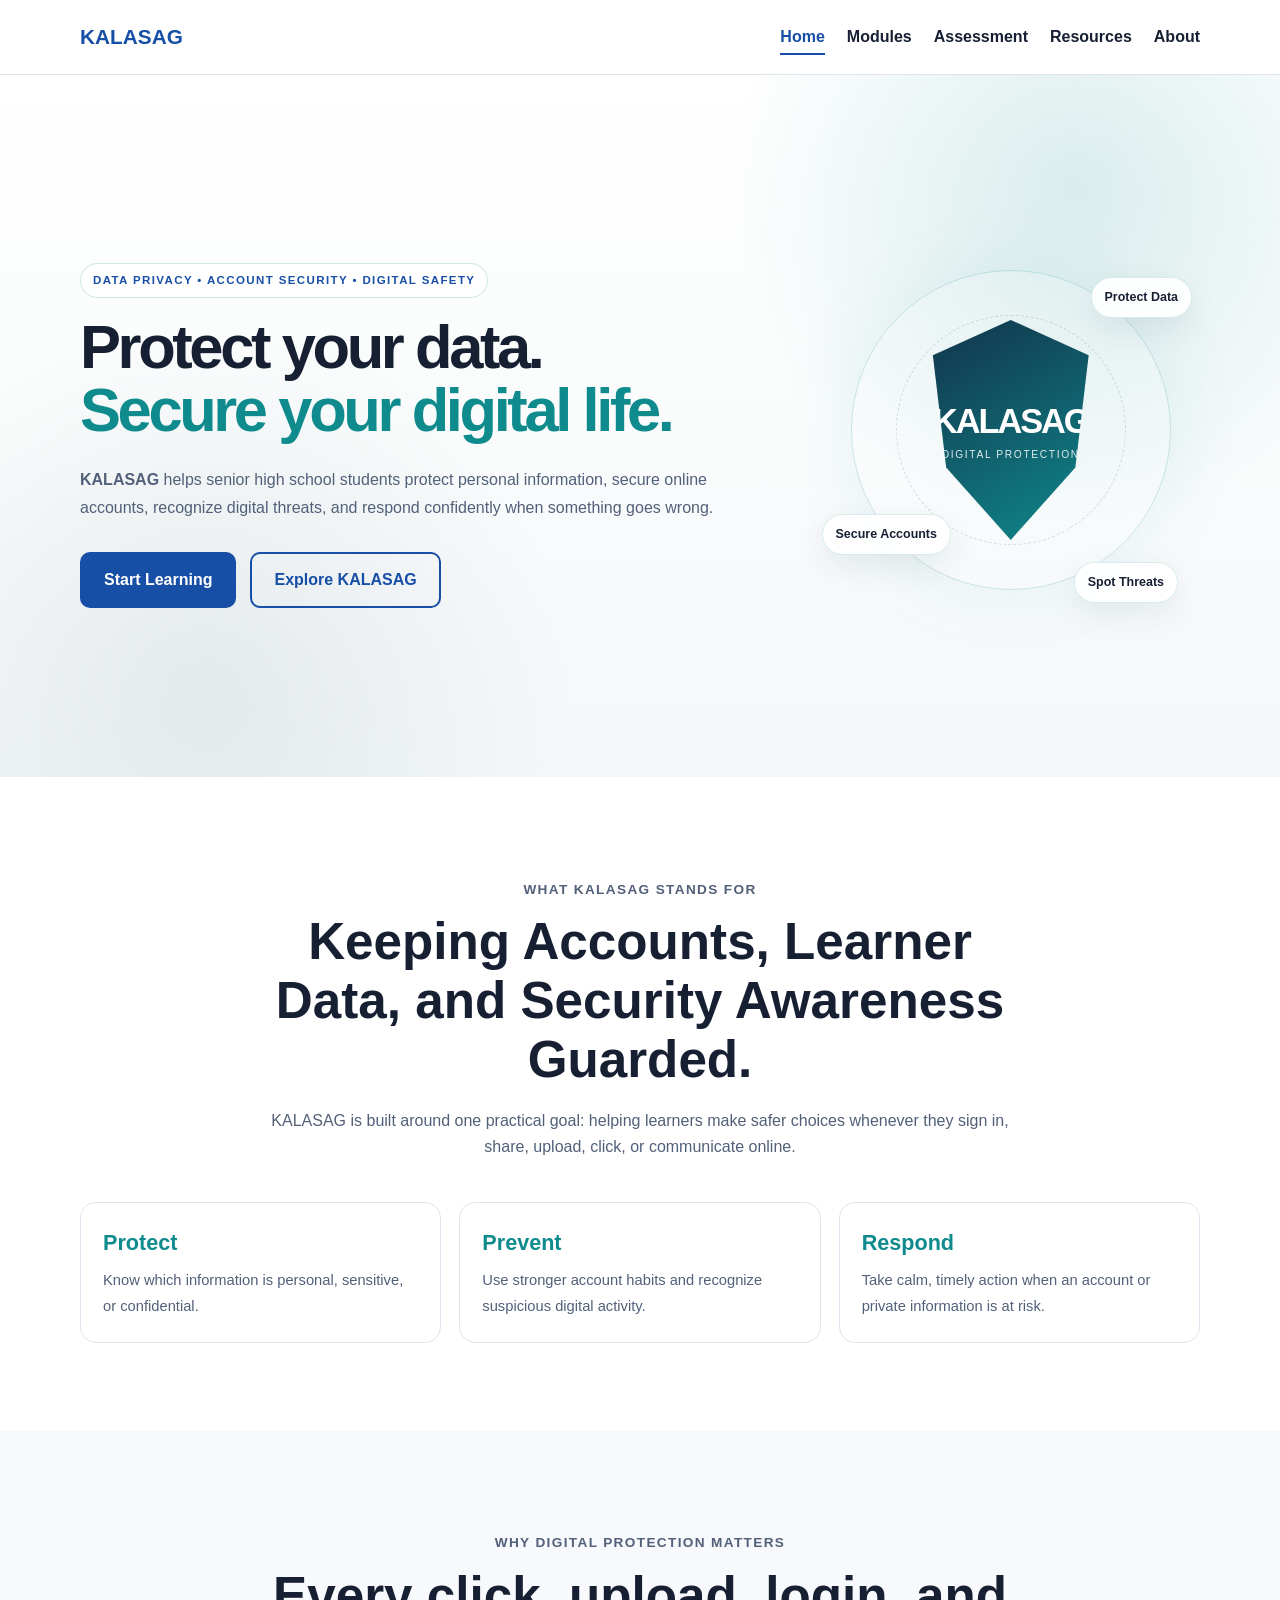
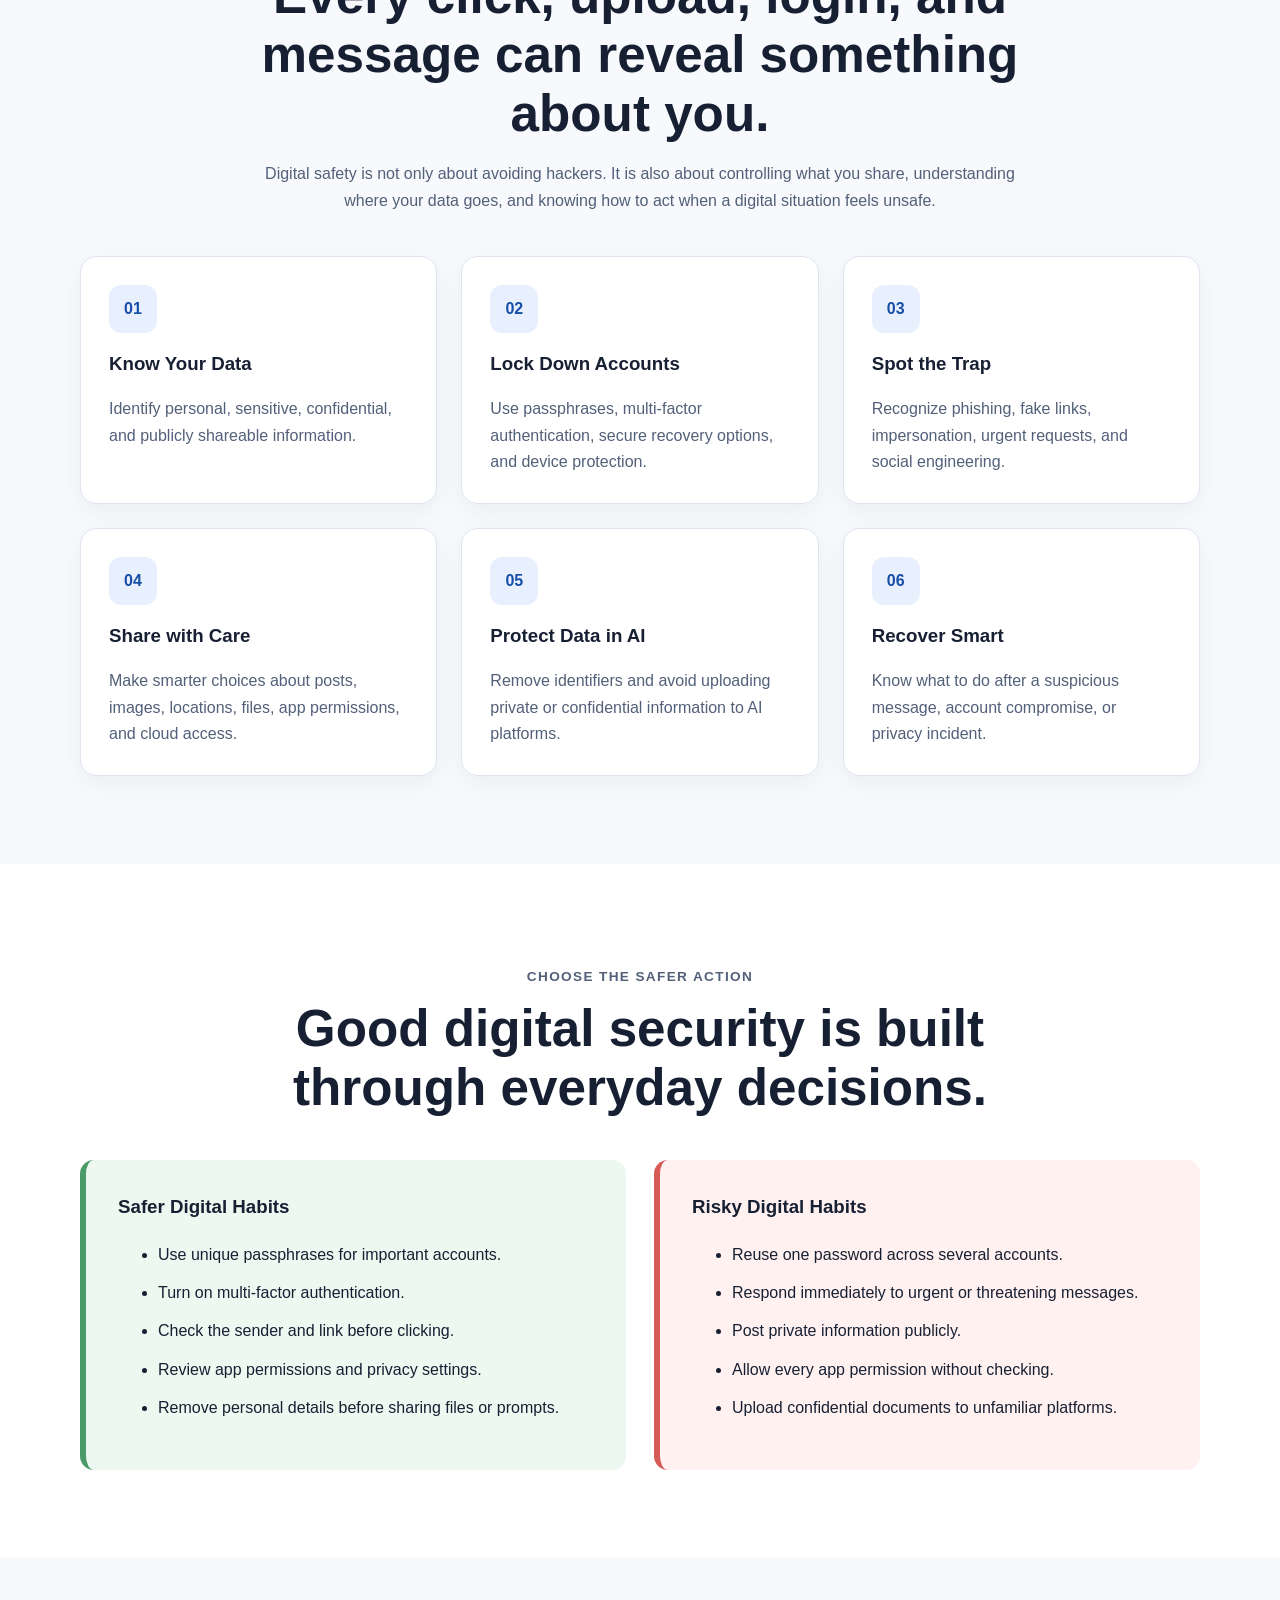
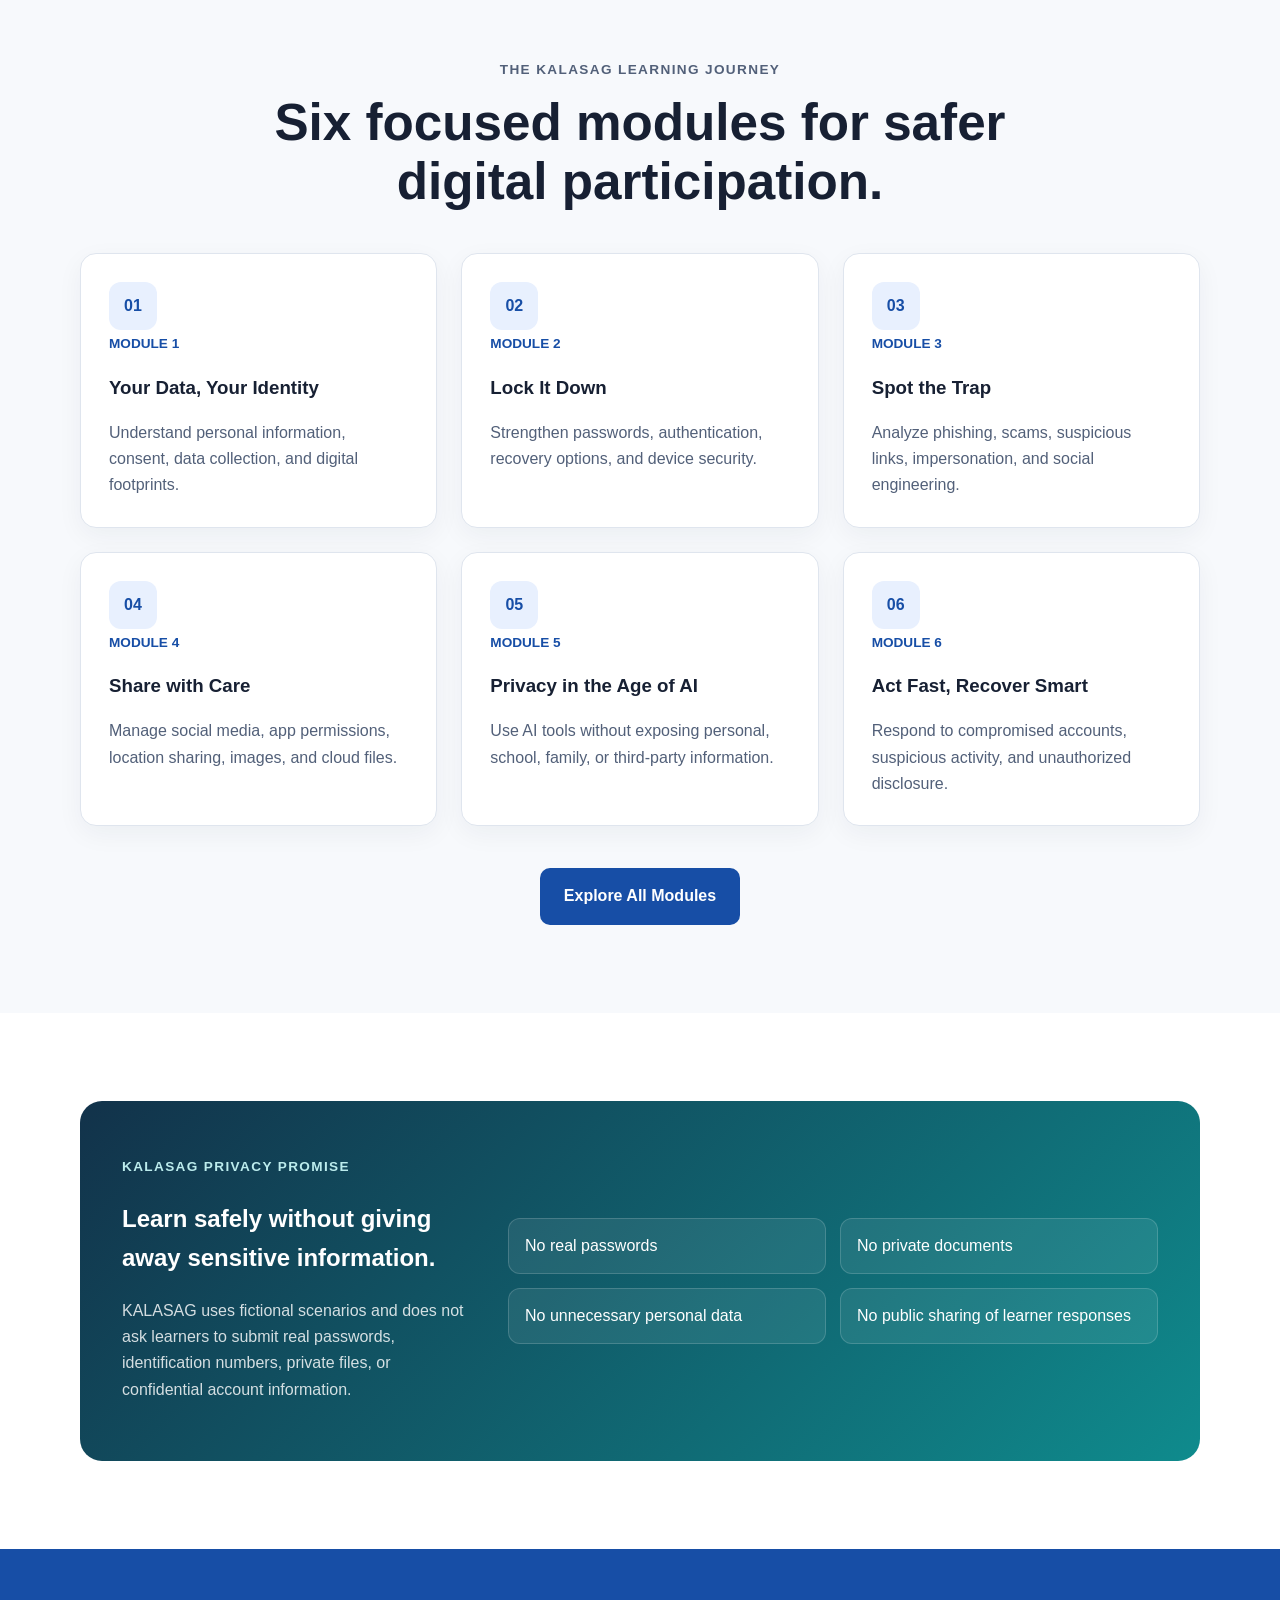
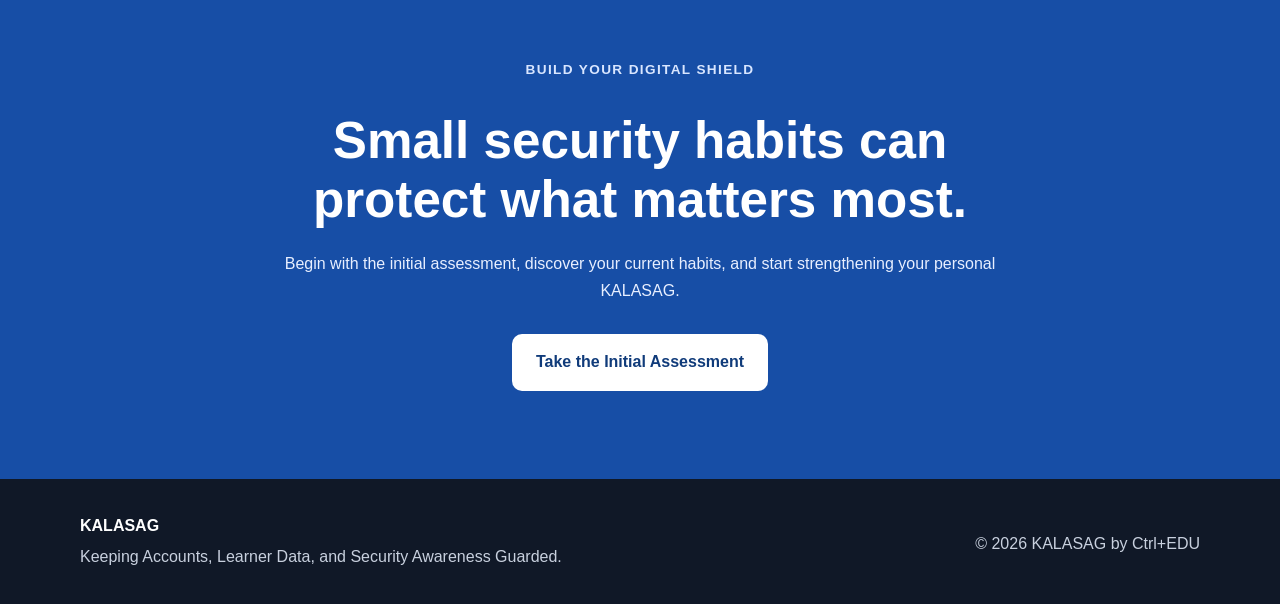
==== commit a8de42bb: "changed scope and added new pages." ====
--- a/index.html
+++ b/index.html
@@ -5,15 +5,15 @@
     <meta name="viewport" content="width=device-width, initial-scale=1.0">
     <meta
         name="description"
-        content="GABAY is a mobile-friendly learning app that helps senior high school students develop responsible AI habits, critical thinking, digital safety, and career-ready skills."
+        content="KALASAG is a mobile-first learning website that helps senior high school students protect personal data, secure online accounts, recognize digital threats, and respond safely to privacy incidents."
     >
 
-    <title>GABAY | Responsible AI for Future-Ready Youth</title>
+    <title>KALASAG | Protect Your Data. Secure Your Digital Life.</title>
 
     <link rel="stylesheet" href="css/style.css">
 
     <style>
-        /* Minimalist homepage overrides */
+        /* KALASAG minimalist homepage overrides */
         .hero {
             min-height: 78vh;
             display: grid;
@@ -21,8 +21,9 @@
             padding: 72px 0 64px;
             overflow: hidden;
             background:
-                radial-gradient(circle at 82% 18%, rgba(23, 78, 166, 0.14), transparent 28%),
-                linear-gradient(180deg, #ffffff 0%, #f7f9fc 100%);
+                radial-gradient(circle at 84% 16%, rgba(15, 139, 141, 0.15), transparent 28%),
+                radial-gradient(circle at 16% 88%, rgba(18, 50, 74, 0.08), transparent 30%),
+                linear-gradient(180deg, #ffffff 0%, #f4f8f9 100%);
         }
 
         .hero-grid {
@@ -40,29 +41,29 @@
             gap: 8px;
             margin-bottom: 18px;
             padding: 7px 12px;
-            border: 1px solid rgba(23, 78, 166, 0.18);
+            border: 1px solid rgba(15, 139, 141, 0.2);
             border-radius: 999px;
-            background: rgba(255, 255, 255, 0.75);
+            background: rgba(255, 255, 255, 0.76);
             backdrop-filter: blur(12px);
             font-size: 0.72rem;
             letter-spacing: 0.12em;
         }
 
         .hero h1 {
-            max-width: 700px;
+            max-width: 720px;
             margin: 0;
-            font-size: clamp(2.35rem, 4.7vw, 4.45rem);
+            font-size: clamp(2.3rem, 4.8vw, 4.55rem);
             line-height: 1.02;
             letter-spacing: -0.055em;
             text-wrap: balance;
         }
 
         .hero h1 .hero-accent {
-            color: var(--primary, #174ea6);
+            color: #0f8b8d;
         }
 
         .hero-description {
-            max-width: 640px;
+            max-width: 650px;
             margin: 24px 0 0;
             font-size: clamp(1rem, 1.25vw, 1.12rem);
             line-height: 1.75;
@@ -72,7 +73,7 @@
             margin-top: 30px;
         }
 
-        .hero-card.gabay-orbit {
+        .hero-card.kalasag-visual {
             position: relative;
             min-height: 390px;
             display: grid;
@@ -83,82 +84,159 @@
             box-shadow: none;
         }
 
-        .gabay-orbit::before,
-        .gabay-orbit::after {
-            content: "";
+        .shield-ring,
+        .shield-ring::before,
+        .shield-ring::after {
             position: absolute;
             border-radius: 50%;
-        }
-
-        .gabay-orbit::before {
+            content: "";
+        }
+
+        .shield-ring {
             width: 320px;
             height: 320px;
-            border: 1px solid rgba(23, 78, 166, 0.18);
-            box-shadow: 0 0 80px rgba(23, 78, 166, 0.08);
-        }
-
-        .gabay-orbit::after {
-            width: 220px;
-            height: 220px;
-            background: linear-gradient(145deg, #174ea6, #7c5cff);
-            box-shadow: 0 30px 80px rgba(23, 78, 166, 0.28);
-        }
-
-        .gabay-mark {
+            border: 1px solid rgba(15, 139, 141, 0.2);
+            box-shadow: 0 0 80px rgba(15, 139, 141, 0.08);
+        }
+
+        .shield-ring::before {
+            inset: 44px;
+            border: 1px dashed rgba(18, 50, 74, 0.16);
+        }
+
+        .shield-ring::after {
+            inset: 92px;
+            background: rgba(15, 139, 141, 0.07);
+        }
+
+        .shield-mark {
             position: relative;
             z-index: 2;
+            width: 190px;
+            height: 220px;
+            display: grid;
+            place-items: center;
+            text-align: center;
             color: #ffffff;
-            text-align: center;
-        }
-
-        .gabay-mark strong {
+            background: linear-gradient(150deg, #12324a 0%, #0f8b8d 100%);
+            clip-path: polygon(50% 0%, 91% 16%, 84% 67%, 50% 100%, 16% 67%, 9% 16%);
+            filter: drop-shadow(0 28px 38px rgba(18, 50, 74, 0.28));
+        }
+
+        .shield-mark strong {
             display: block;
-            font-size: 3rem;
+            margin-top: 8px;
+            font-size: 2.15rem;
             line-height: 1;
-            letter-spacing: -0.08em;
-        }
-
-        .gabay-mark span {
+            letter-spacing: -0.06em;
+        }
+
+        .shield-mark span {
             display: block;
-            margin-top: 10px;
-            font-size: 0.7rem;
-            letter-spacing: 0.2em;
+            margin-top: 8px;
+            font-size: 0.64rem;
+            letter-spacing: 0.16em;
             text-transform: uppercase;
             opacity: 0.88;
         }
 
-        .orbit-chip {
+        .security-chip {
             position: absolute;
             z-index: 3;
             padding: 9px 13px;
-            border: 1px solid rgba(23, 78, 166, 0.16);
+            border: 1px solid rgba(15, 139, 141, 0.16);
             border-radius: 999px;
-            background: rgba(255, 255, 255, 0.9);
-            box-shadow: 0 12px 32px rgba(23, 32, 51, 0.08);
+            background: rgba(255, 255, 255, 0.92);
+            box-shadow: 0 12px 32px rgba(18, 50, 74, 0.08);
             font-size: 0.78rem;
             font-weight: 700;
             backdrop-filter: blur(10px);
         }
 
-        .orbit-chip.one { top: 36px; right: 8px; }
-        .orbit-chip.two { bottom: 62px; left: 0; }
-        .orbit-chip.three { bottom: 20px; right: 26px; }
+        .security-chip.one { top: 42px; right: 8px; }
+        .security-chip.two { bottom: 70px; left: 0; }
+        .security-chip.three { bottom: 22px; right: 22px; }
+
+        .impact-strip {
+            display: grid;
+            grid-template-columns: repeat(3, 1fr);
+            gap: 18px;
+            margin-top: 30px;
+        }
+
+        .impact-item {
+            padding: 22px;
+            border: 1px solid var(--border, #dfe5ee);
+            border-radius: 16px;
+            background: #ffffff;
+        }
+
+        .impact-item strong {
+            display: block;
+            margin-bottom: 6px;
+            color: #0f8b8d;
+            font-size: 1.35rem;
+        }
+
+        .impact-item span {
+            color: var(--text-muted, #526079);
+            font-size: 0.92rem;
+        }
+
+        .privacy-banner {
+            display: grid;
+            grid-template-columns: 0.7fr 1.3fr;
+            gap: 36px;
+            align-items: center;
+            padding: 42px;
+            border-radius: 22px;
+            background: linear-gradient(135deg, #12324a, #0f8b8d);
+            color: #ffffff;
+        }
+
+        .privacy-banner p {
+            color: rgba(255,255,255,0.82);
+        }
+
+        .privacy-banner .eyebrow {
+            color: #bceced;
+        }
+
+        .privacy-list {
+            display: grid;
+            grid-template-columns: repeat(2, minmax(0, 1fr));
+            gap: 14px;
+            margin: 0;
+            padding: 0;
+            list-style: none;
+        }
+
+        .privacy-list li {
+            padding: 14px 16px;
+            border: 1px solid rgba(255,255,255,0.16);
+            border-radius: 12px;
+            background: rgba(255,255,255,0.08);
+        }
 
         @media (max-width: 900px) {
             .hero { min-height: auto; padding: 64px 0; }
             .hero-grid { grid-template-columns: 1fr; gap: 38px; }
-            .hero-card.gabay-orbit { min-height: 320px; }
-            .gabay-orbit::before { width: 270px; height: 270px; }
-            .gabay-orbit::after { width: 185px; height: 185px; }
+            .hero-card.kalasag-visual { min-height: 320px; }
+            .shield-ring { width: 270px; height: 270px; }
+            .shield-mark { width: 165px; height: 190px; }
+            .impact-strip { grid-template-columns: 1fr; }
+            .privacy-banner { grid-template-columns: 1fr; }
         }
 
         @media (max-width: 600px) {
-            .hero h1 { font-size: clamp(2.2rem, 12vw, 3.25rem); }
+            .hero h1 { font-size: clamp(2.15rem, 12vw, 3.15rem); }
             .hero-description { font-size: 1rem; }
             .hero-actions { gap: 10px; }
             .hero-actions .button { width: 100%; text-align: center; }
-            .hero-card.gabay-orbit { min-height: 280px; }
-            .orbit-chip { font-size: 0.7rem; }
+            .hero-card.kalasag-visual { min-height: 285px; }
+            .security-chip { font-size: 0.7rem; }
+            .privacy-list { grid-template-columns: 1fr; }
+            .privacy-banner { padding: 30px 22px; }
         }
     </style>
 </head>
@@ -166,8 +244,8 @@
 <body>
     <header class="site-header">
         <nav class="container navigation">
-            <a class="logo" href="index.html" aria-label="GABAY home">
-                GABAY
+            <a class="logo" href="index.html" aria-label="KALASAG home">
+                KALASAG
             </a>
 
             <button
@@ -197,196 +275,165 @@
             <div class="container hero-grid">
                 <div class="hero-content">
                     <p class="eyebrow">
-                        Responsible AI • Digital Readiness • SDG 4
+                        Data Privacy • Account Security • Digital Safety
                     </p>
 
                     <h1>
-                        Use AI wisely.
-                        <span class="hero-accent">Own your future.</span>
+                        Protect your data.
+                        <span class="hero-accent">Secure your digital life.</span>
                     </h1>
 
                     <p class="hero-description">
-                        <strong>GABAY</strong> helps senior high school students build AI literacy,
-                        balance technology with human judgment, act with accountability, and
-                        become ready for an AI-shaped future.
+                        <strong>KALASAG</strong> helps senior high school students protect personal information,
+                        secure online accounts, recognize digital threats, and respond confidently when something goes wrong.
                     </p>
 
                     <div class="hero-actions">
                         <a class="button primary-button" href="modules.html">
-                            Start Your GABAY Journey
+                            Start Learning
                         </a>
 
-                        <a class="button secondary-button" href="#why-gabay">
-                            Discover the Benefits
+                        <a class="button secondary-button" href="#why-kalasag">
+                            Explore KALASAG
                         </a>
                     </div>
                 </div>
 
-                <div class="hero-card gabay-orbit" aria-label="GABAY learning framework">
-                    <div class="gabay-mark">
-                        <strong>GABAY</strong>
-                        <span>Responsible AI</span>
+                <div class="hero-card kalasag-visual" aria-label="KALASAG digital protection framework">
+                    <div class="shield-ring"></div>
+                    <div class="shield-mark">
+                        <div>
+                            <strong>KALASAG</strong>
+                            <span>Digital Protection</span>
+                        </div>
                     </div>
-                    <span class="orbit-chip one">AI Literacy</span>
-                    <span class="orbit-chip two">Accountability</span>
-                    <span class="orbit-chip three">Youth Readiness</span>
-                </div>
-            </div>
-        </section>
-
-        <!-- Acronym Section -->
-        <section class="section alternate-section" id="why-gabay">
+                    <span class="security-chip one">Protect Data</span>
+                    <span class="security-chip two">Secure Accounts</span>
+                    <span class="security-chip three">Spot Threats</span>
+                </div>
+            </div>
+        </section>
+
+        <!-- What KALASAG Means -->
+        <section class="section alternate-section" id="why-kalasag">
             <div class="container">
                 <div class="section-heading centered-heading">
-                    <p class="eyebrow">What GABAY Stands For</p>
+                    <p class="eyebrow">What KALASAG Stands For</p>
 
                     <h2>
-                        More than a name—GABAY is a responsible AI learning framework.
+                        Keeping Accounts, Learner Data, and Security Awareness Guarded.
                     </h2>
 
                     <p>
-                        Each part of GABAY represents a skill or value students need to use
-                        artificial intelligence effectively in school, online spaces, and future workplaces.
+                        KALASAG is built around one practical goal: helping learners make safer choices whenever they sign in, share, upload, click, or communicate online.
                     </p>
                 </div>
 
-                <div class="card-grid">
-                    <article class="benefit-card">
-                        <div class="card-icon" aria-hidden="true">G</div>
-                        <h3>Growing AI Literacy</h3>
-                        <p>
-                            Understand what AI can do, recognize its limitations, and use it as a learning tool rather than a shortcut.
-                        </p>
-                    </article>
-
-                    <article class="benefit-card">
-                        <div class="card-icon" aria-hidden="true">B</div>
-                        <h3>Balance</h3>
-                        <p>
-                            Combine the speed of AI with human creativity, reasoning, empathy, and sound decision-making.
-                        </p>
-                    </article>
-
-                    <article class="benefit-card">
-                        <div class="card-icon" aria-hidden="true">A</div>
-                        <h3>Accountability</h3>
-                        <p>
-                            Verify information, protect personal data, acknowledge AI assistance, and take ownership of final outputs.
-                        </p>
-                    </article>
-
-                    <article class="benefit-card">
-                        <div class="card-icon" aria-hidden="true">Y</div>
-                        <h3>Youth Readiness</h3>
-                        <p>
-                            Build critical thinking, communication, digital literacy, and career skills for an AI-shaped future.
-                        </p>
-                    </article>
-                </div>
-            </div>
-        </section>
-
-        <!-- Benefits Section -->
+                <div class="impact-strip">
+                    <article class="impact-item">
+                        <strong>Protect</strong>
+                        <span>Know which information is personal, sensitive, or confidential.</span>
+                    </article>
+
+                    <article class="impact-item">
+                        <strong>Prevent</strong>
+                        <span>Use stronger account habits and recognize suspicious digital activity.</span>
+                    </article>
+
+                    <article class="impact-item">
+                        <strong>Respond</strong>
+                        <span>Take calm, timely action when an account or private information is at risk.</span>
+                    </article>
+                </div>
+            </div>
+        </section>
+
+        <!-- Why It Matters -->
         <section class="section">
             <div class="container">
                 <div class="section-heading centered-heading">
-                    <p class="eyebrow">Why Responsible AI Matters</p>
+                    <p class="eyebrow">Why Digital Protection Matters</p>
 
                     <h2>
-                        AI can support learning—but students must remain in control.
+                        Every click, upload, login, and message can reveal something about you.
                     </h2>
 
                     <p>
-                        GABAY helps learners move beyond simply generating answers. It develops
-                        the judgment needed to question, verify, revise, and use AI with purpose.
+                        Digital safety is not only about avoiding hackers. It is also about controlling what you share, understanding where your data goes, and knowing how to act when a digital situation feels unsafe.
                     </p>
                 </div>
 
                 <div class="card-grid">
                     <article class="benefit-card">
-                        <div class="card-icon" aria-hidden="true">🔍</div>
-                        <h3>Think Critically</h3>
-                        <p>
-                            Examine AI-generated claims, detect errors, compare sources, and decide what information can be trusted.
-                        </p>
+                        <div class="card-icon" aria-hidden="true">01</div>
+                        <h3>Know Your Data</h3>
+                        <p>Identify personal, sensitive, confidential, and publicly shareable information.</p>
                     </article>
 
                     <article class="benefit-card">
-                        <div class="card-icon" aria-hidden="true">✍️</div>
-                        <h3>Learn Authentically</h3>
-                        <p>
-                            Use AI for support while preserving your own ideas, understanding, and personal voice.
-                        </p>
+                        <div class="card-icon" aria-hidden="true">02</div>
+                        <h3>Lock Down Accounts</h3>
+                        <p>Use passphrases, multi-factor authentication, secure recovery options, and device protection.</p>
                     </article>
 
                     <article class="benefit-card">
-                        <div class="card-icon" aria-hidden="true">🔐</div>
-                        <h3>Stay Safe</h3>
-                        <p>
-                            Protect private information and make informed choices when interacting with AI platforms.
-                        </p>
+                        <div class="card-icon" aria-hidden="true">03</div>
+                        <h3>Spot the Trap</h3>
+                        <p>Recognize phishing, fake links, impersonation, urgent requests, and social engineering.</p>
                     </article>
 
                     <article class="benefit-card">
-                        <div class="card-icon" aria-hidden="true">⚖️</div>
-                        <h3>Act Responsibly</h3>
-                        <p>
-                            Practice academic honesty, transparency, respectful use, and accountability for final work.
-                        </p>
+                        <div class="card-icon" aria-hidden="true">04</div>
+                        <h3>Share with Care</h3>
+                        <p>Make smarter choices about posts, images, locations, files, app permissions, and cloud access.</p>
                     </article>
 
                     <article class="benefit-card">
-                        <div class="card-icon" aria-hidden="true">💬</div>
-                        <h3>Communicate Better</h3>
-                        <p>
-                            Improve professional emails, written work, presentations, and interview responses without losing authenticity.
-                        </p>
+                        <div class="card-icon" aria-hidden="true">05</div>
+                        <h3>Protect Data in AI</h3>
+                        <p>Remove identifiers and avoid uploading private or confidential information to AI platforms.</p>
                     </article>
 
                     <article class="benefit-card">
-                        <div class="card-icon" aria-hidden="true">💼</div>
-                        <h3>Prepare for Careers</h3>
-                        <p>
-                            Explore careers, improve application materials, and develop practical digital skills for future workplaces.
-                        </p>
-                    </article>
-                </div>
-            </div>
-        </section>
-
-        <!-- Responsible Use Comparison -->
+                        <div class="card-icon" aria-hidden="true">06</div>
+                        <h3>Recover Smart</h3>
+                        <p>Know what to do after a suspicious message, account compromise, or privacy incident.</p>
+                    </article>
+                </div>
+            </div>
+        </section>
+
+        <!-- Safe vs Risky Choices -->
         <section class="section alternate-section">
             <div class="container">
                 <div class="section-heading centered-heading">
-                    <p class="eyebrow">Choose Your Path</p>
+                    <p class="eyebrow">Choose the Safer Action</p>
 
                     <h2>
-                        Responsible AI use begins with better choices.
+                        Good digital security is built through everyday decisions.
                     </h2>
                 </div>
 
                 <div class="comparison-grid">
                     <article class="comparison-card responsible-card">
-                        <h3>✅ Guided by GABAY</h3>
-
+                        <h3>Safer Digital Habits</h3>
                         <ul>
-                            <li>Use AI to explore, practice, and improve.</li>
-                            <li>Check facts using credible sources.</li>
-                            <li>Revise outputs using your own judgment.</li>
-                            <li>Protect personal and confidential information.</li>
-                            <li>Acknowledge AI assistance when required.</li>
+                            <li>Use unique passphrases for important accounts.</li>
+                            <li>Turn on multi-factor authentication.</li>
+                            <li>Check the sender and link before clicking.</li>
+                            <li>Review app permissions and privacy settings.</li>
+                            <li>Remove personal details before sharing files or prompts.</li>
                         </ul>
                     </article>
 
                     <article class="comparison-card irresponsible-card">
-                        <h3>⚠️ Unguided AI Use</h3>
-
+                        <h3>Risky Digital Habits</h3>
                         <ul>
-                            <li>Copy answers without understanding them.</li>
-                            <li>Trust every AI-generated claim immediately.</li>
-                            <li>Submit generated work as entirely original.</li>
-                            <li>Share private or sensitive information.</li>
-                            <li>Use AI to deceive, harm, or misrepresent.</li>
+                            <li>Reuse one password across several accounts.</li>
+                            <li>Respond immediately to urgent or threatening messages.</li>
+                            <li>Post private information publicly.</li>
+                            <li>Allow every app permission without checking.</li>
+                            <li>Upload confidential documents to unfamiliar platforms.</li>
                         </ul>
                     </article>
                 </div>
@@ -397,54 +444,54 @@
         <section class="section">
             <div class="container">
                 <div class="section-heading centered-heading">
-                    <p class="eyebrow">The GABAY Learning Journey</p>
+                    <p class="eyebrow">The KALASAG Learning Journey</p>
 
                     <h2>
-                        Six practical modules for responsible and future-ready AI use.
+                        Six focused modules for safer digital participation.
                     </h2>
                 </div>
 
                 <div class="module-preview-grid">
                     <article class="module-preview">
-                        <div class="card-icon" aria-hidden="true">🤖</div>
+                        <div class="card-icon" aria-hidden="true">01</div>
                         <span class="module-number">Module 1</span>
-                        <h3>Understanding AI</h3>
-                        <p>Explore how AI works, where it appears, and what its strengths and limitations are.</p>
+                        <h3>Your Data, Your Identity</h3>
+                        <p>Understand personal information, consent, data collection, and digital footprints.</p>
                     </article>
 
                     <article class="module-preview">
-                        <div class="card-icon" aria-hidden="true">🔍</div>
+                        <div class="card-icon" aria-hidden="true">02</div>
                         <span class="module-number">Module 2</span>
-                        <h3>Think Before You Trust</h3>
-                        <p>Check claims, evaluate sources, identify hallucinations, and revise unreliable answers.</p>
+                        <h3>Lock It Down</h3>
+                        <p>Strengthen passwords, authentication, recovery options, and device security.</p>
                     </article>
 
                     <article class="module-preview">
-                        <div class="card-icon" aria-hidden="true">✍️</div>
+                        <div class="card-icon" aria-hidden="true">03</div>
                         <span class="module-number">Module 3</span>
-                        <h3>AI-Assisted Research and Writing</h3>
-                        <p>Use AI for ideas and improvement while keeping your own thinking and voice.</p>
+                        <h3>Spot the Trap</h3>
+                        <p>Analyze phishing, scams, suspicious links, impersonation, and social engineering.</p>
                     </article>
 
                     <article class="module-preview">
-                        <div class="card-icon" aria-hidden="true">⚖️</div>
+                        <div class="card-icon" aria-hidden="true">04</div>
                         <span class="module-number">Module 4</span>
-                        <h3>Academic Integrity</h3>
-                        <p>Distinguish appropriate support from plagiarism, substitution, and dishonest use.</p>
+                        <h3>Share with Care</h3>
+                        <p>Manage social media, app permissions, location sharing, images, and cloud files.</p>
                     </article>
 
                     <article class="module-preview">
-                        <div class="card-icon" aria-hidden="true">🔐</div>
+                        <div class="card-icon" aria-hidden="true">05</div>
                         <span class="module-number">Module 5</span>
-                        <h3>Privacy and Digital Safety</h3>
-                        <p>Protect personal information and respond responsibly to online risks.</p>
+                        <h3>Privacy in the Age of AI</h3>
+                        <p>Use AI tools without exposing personal, school, family, or third-party information.</p>
                     </article>
 
                     <article class="module-preview">
-                        <div class="card-icon" aria-hidden="true">💼</div>
+                        <div class="card-icon" aria-hidden="true">06</div>
                         <span class="module-number">Module 6</span>
-                        <h3>AI for Career Readiness</h3>
-                        <p>Apply responsible AI use to career exploration, résumés, emails, and interviews.</p>
+                        <h3>Act Fast, Recover Smart</h3>
+                        <p>Respond to compromised accounts, suspicious activity, and unauthorized disclosure.</p>
                     </article>
                 </div>
 
@@ -456,31 +503,24 @@
             </div>
         </section>
 
-        <!-- Checklist Section -->
+        <!-- Privacy Promise -->
         <section class="section alternate-section">
             <div class="container">
-                <div class="checklist-panel">
+                <div class="privacy-banner">
                     <div>
-                        <p class="eyebrow">Your GABAY Check</p>
-
-                        <h2>
-                            Pause before you use an AI response.
-                        </h2>
-
+                        <p class="eyebrow">KALASAG Privacy Promise</p>
+                        <h2>Learn safely without giving away sensitive information.</h2>
                         <p>
-                            Use these questions to make responsible decisions before submitting,
-                            sharing, or acting on AI-generated content.
+                            KALASAG uses fictional scenarios and does not ask learners to submit real passwords, identification numbers, private files, or confidential account information.
                         </p>
                     </div>
 
-                    <ol class="numbered-checklist">
-                        <li>Do I understand the response?</li>
-                        <li>Have I checked whether it is accurate?</li>
-                        <li>Did I verify important claims using credible sources?</li>
-                        <li>Does the final output reflect my own thinking?</li>
-                        <li>Did I protect personal and private information?</li>
-                        <li>Am I being honest about how I used AI?</li>
-                    </ol>
+                    <ul class="privacy-list">
+                        <li>No real passwords</li>
+                        <li>No private documents</li>
+                        <li>No unnecessary personal data</li>
+                        <li>No public sharing of learner responses</li>
+                    </ul>
                 </div>
             </div>
         </section>
@@ -488,19 +528,14 @@
         <!-- Call to Action -->
         <section class="call-to-action">
             <div class="container call-to-action-content">
-                <p style="font-size: 3.5rem; margin: 0 0 12px;" aria-hidden="true">
-                    🧭
-                </p>
-
-                <p class="eyebrow">Let GABAY Lead the Way</p>
+                <p class="eyebrow">Build Your Digital Shield</p>
 
                 <h2>
-                    Build better AI habits for school, life, and your future career.
+                    Small security habits can protect what matters most.
                 </h2>
 
                 <p>
-                    Begin with the initial assessment, discover what you already know,
-                    and start your responsible AI learning journey.
+                    Begin with the initial assessment, discover your current habits, and start strengthening your personal KALASAG.
                 </p>
 
                 <a class="button light-button" href="assessment.html">
@@ -513,13 +548,13 @@
     <footer class="site-footer">
         <div class="container footer-content">
             <div>
-                <strong>GABAY</strong>
+                <strong>KALASAG</strong>
                 <p>
-                    Growing AI Literacy, Balance, Accountability, and Youth Readiness.
+                    Keeping Accounts, Learner Data, and Security Awareness Guarded.
                 </p>
             </div>
 
-            <p>&copy; 2026 GABAY by Ctrl+EDU</p>
+            <p>&copy; 2026 KALASAG by Ctrl+EDU</p>
         </div>
     </footer>
 
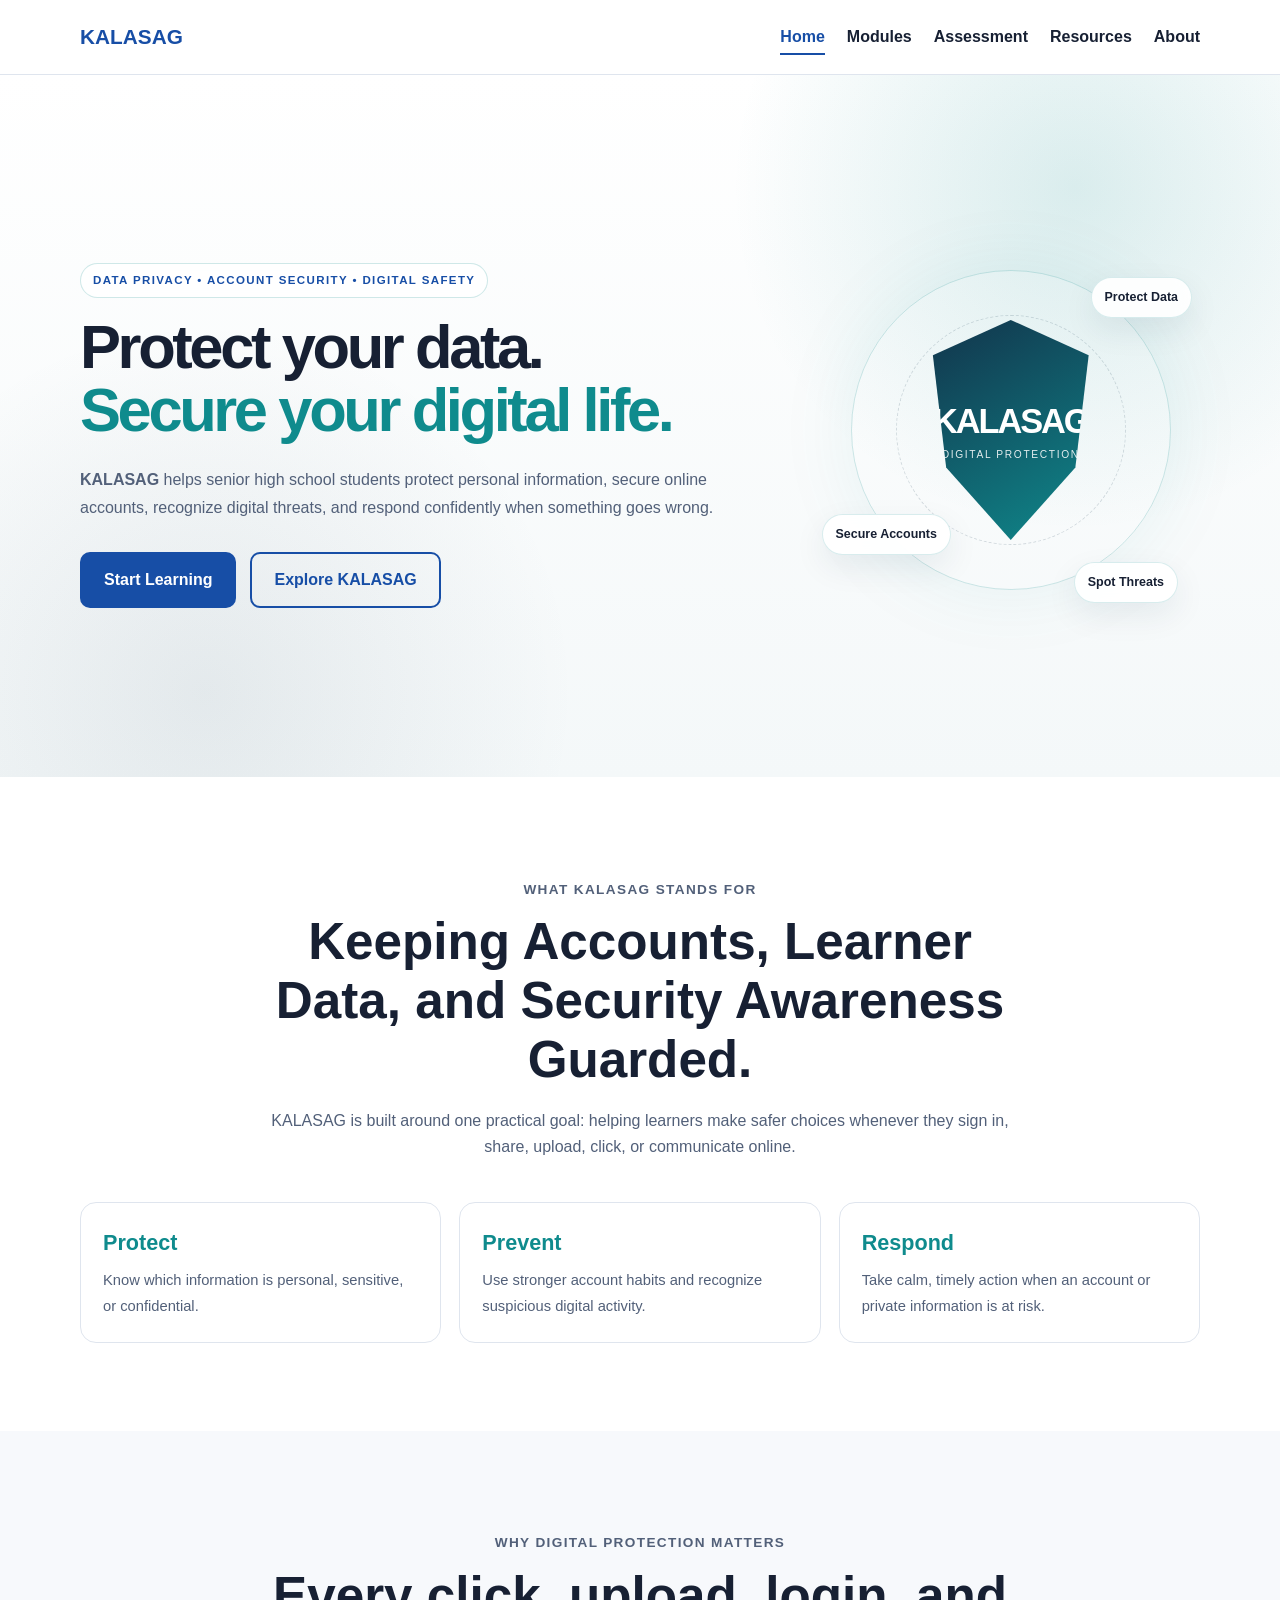
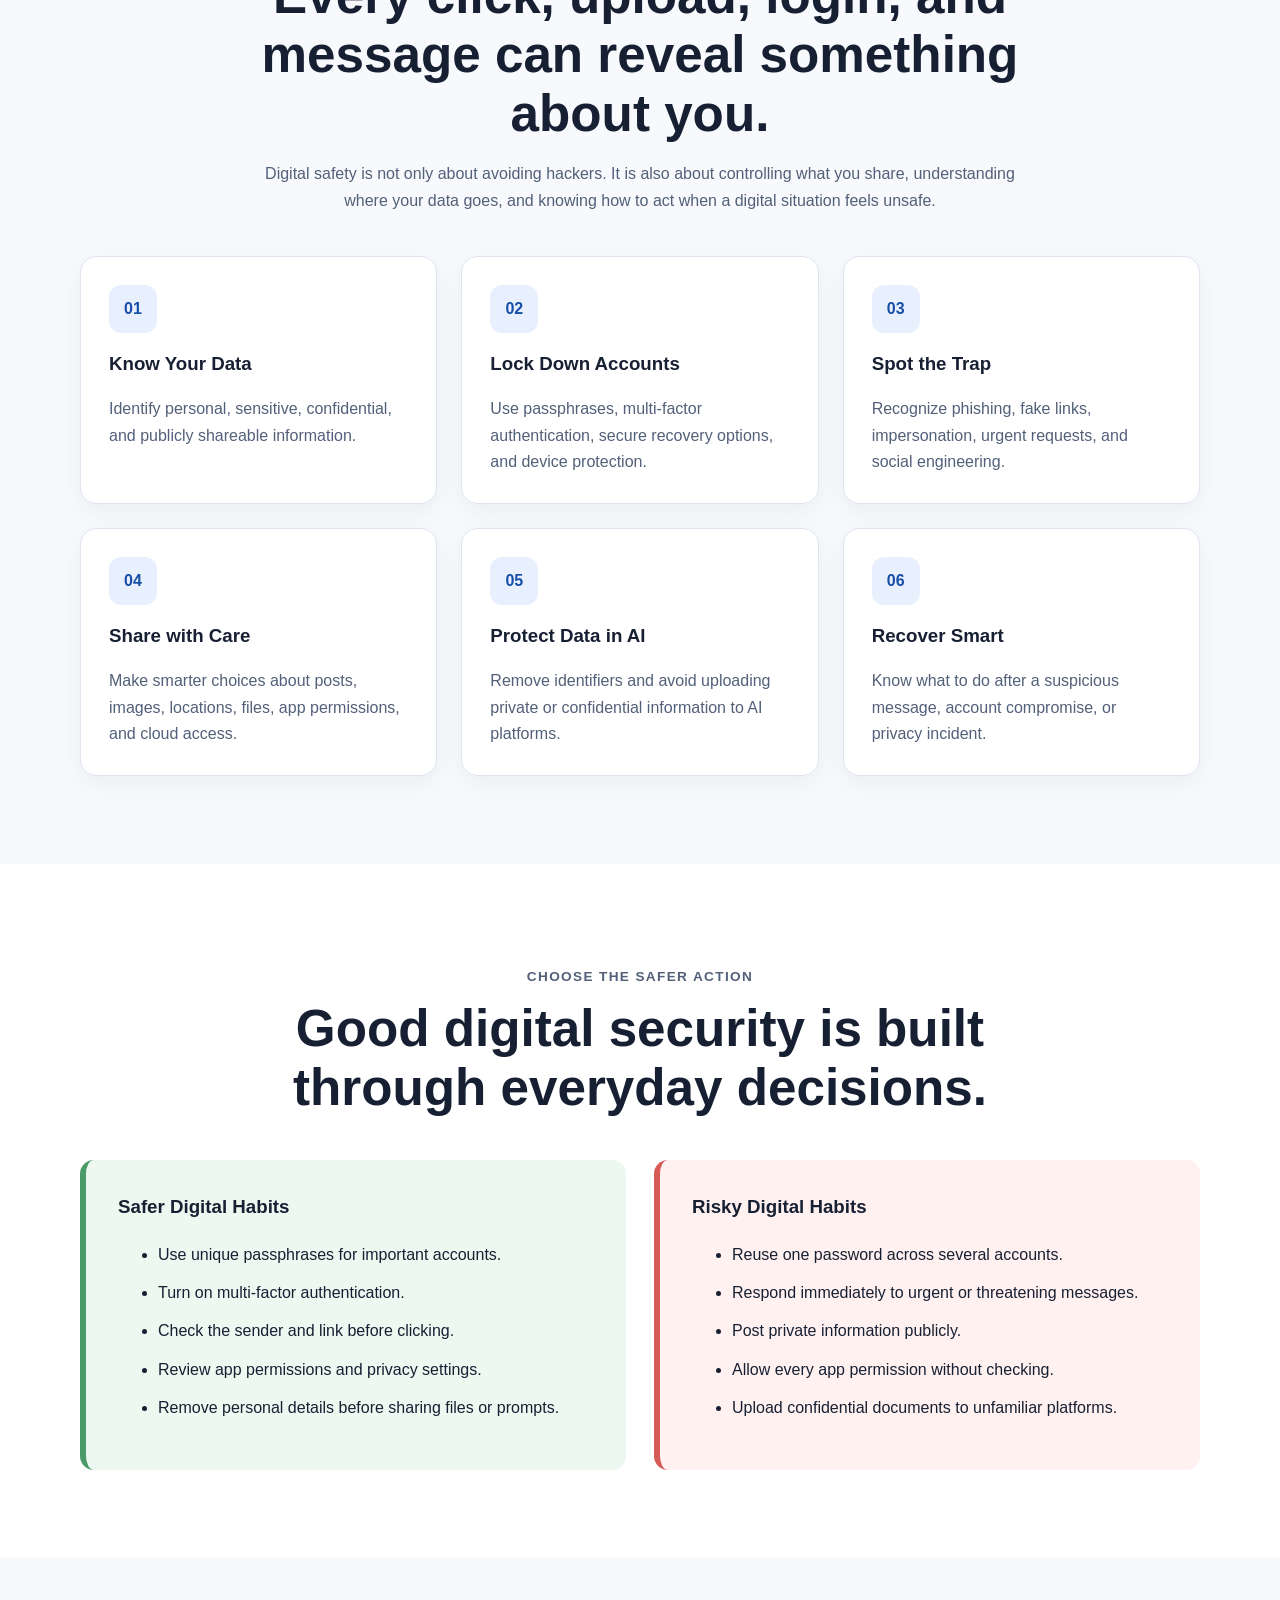
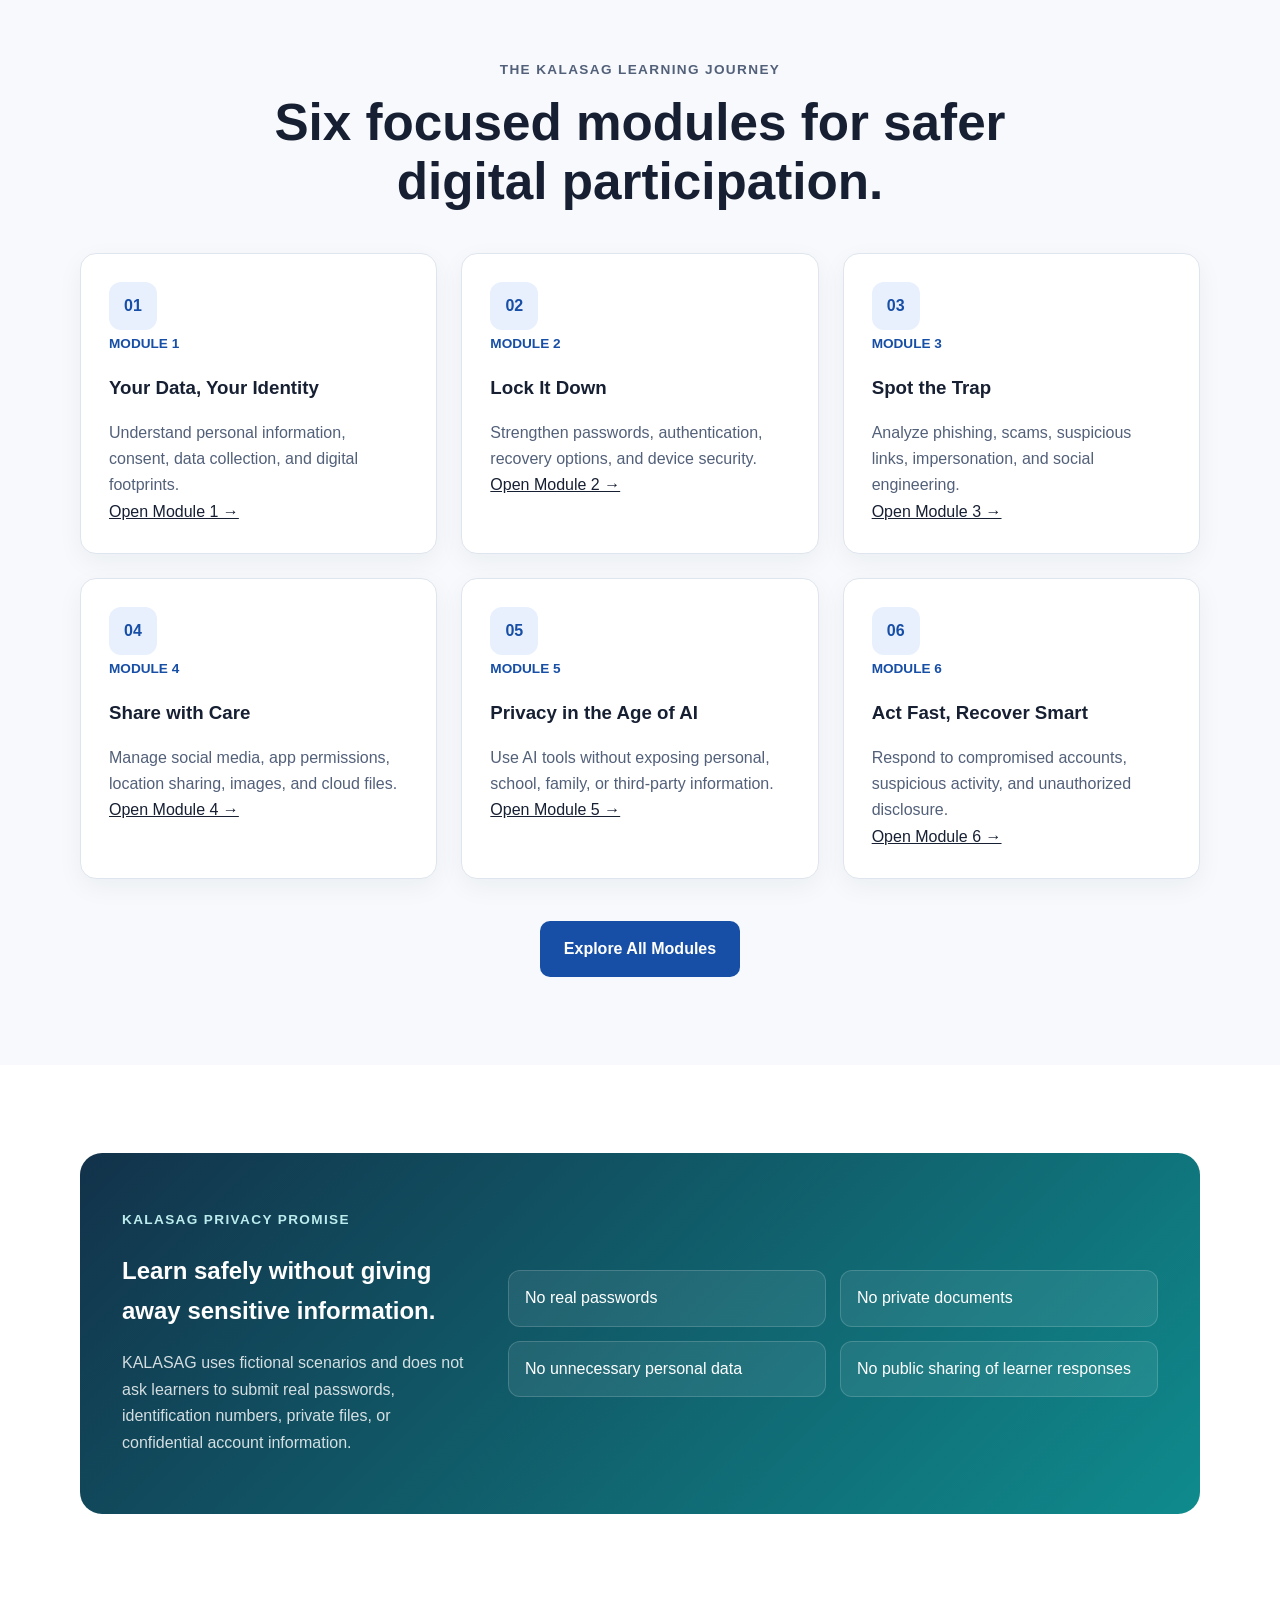
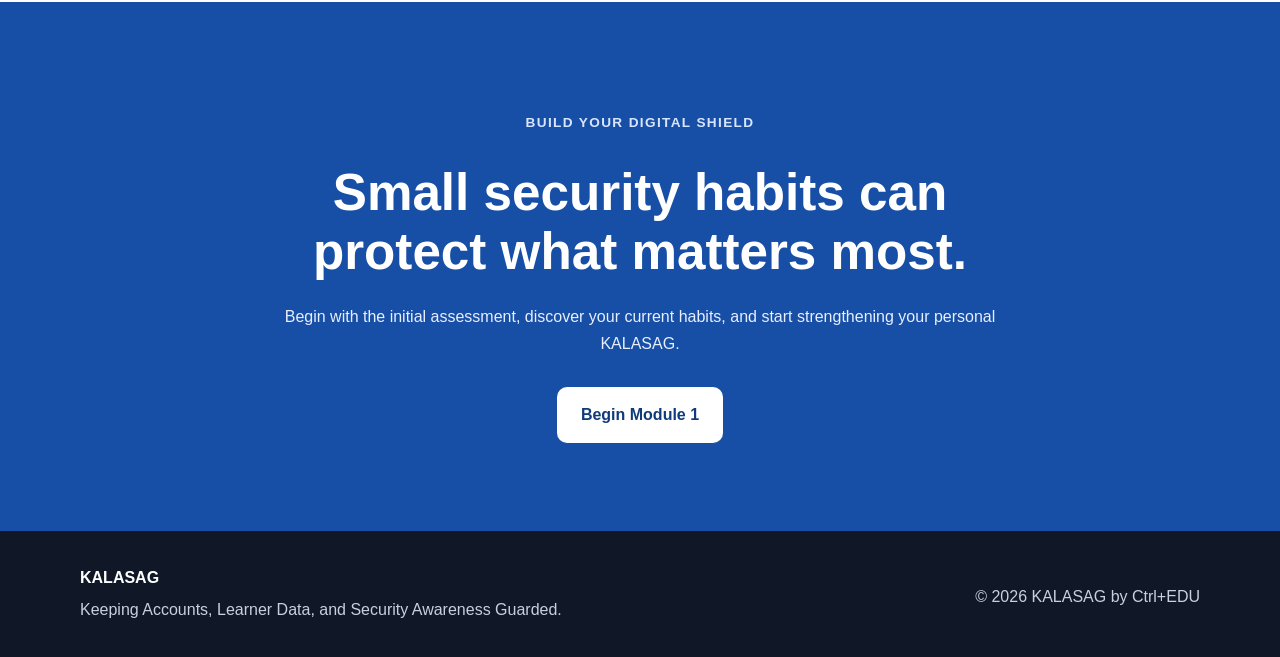
==== commit b117f2cf: "added new pages and assessment.html" ====
--- a/index.html
+++ b/index.html
@@ -289,7 +289,7 @@
                     </p>
 
                     <div class="hero-actions">
-                        <a class="button primary-button" href="modules.html">
+                        <a class="button primary-button" href="module1.html">
                             Start Learning
                         </a>
 
@@ -457,6 +457,7 @@
                         <span class="module-number">Module 1</span>
                         <h3>Your Data, Your Identity</h3>
                         <p>Understand personal information, consent, data collection, and digital footprints.</p>
+                        <a href="module1.html">Open Module 1 →</a>
                     </article>
 
                     <article class="module-preview">
@@ -464,6 +465,7 @@
                         <span class="module-number">Module 2</span>
                         <h3>Lock It Down</h3>
                         <p>Strengthen passwords, authentication, recovery options, and device security.</p>
+                        <a href="module2.html">Open Module 2 →</a>
                     </article>
 
                     <article class="module-preview">
@@ -471,6 +473,7 @@
                         <span class="module-number">Module 3</span>
                         <h3>Spot the Trap</h3>
                         <p>Analyze phishing, scams, suspicious links, impersonation, and social engineering.</p>
+                        <a href="module3.html">Open Module 3 →</a>
                     </article>
 
                     <article class="module-preview">
@@ -478,6 +481,7 @@
                         <span class="module-number">Module 4</span>
                         <h3>Share with Care</h3>
                         <p>Manage social media, app permissions, location sharing, images, and cloud files.</p>
+                        <a href="module4.html">Open Module 4 →</a>
                     </article>
 
                     <article class="module-preview">
@@ -485,6 +489,7 @@
                         <span class="module-number">Module 5</span>
                         <h3>Privacy in the Age of AI</h3>
                         <p>Use AI tools without exposing personal, school, family, or third-party information.</p>
+                        <a href="module5.html">Open Module 5 →</a>
                     </article>
 
                     <article class="module-preview">
@@ -492,6 +497,7 @@
                         <span class="module-number">Module 6</span>
                         <h3>Act Fast, Recover Smart</h3>
                         <p>Respond to compromised accounts, suspicious activity, and unauthorized disclosure.</p>
+                        <a href="module6.html">Open Module 6 →</a>
                     </article>
                 </div>
 
@@ -538,8 +544,8 @@
                     Begin with the initial assessment, discover your current habits, and start strengthening your personal KALASAG.
                 </p>
 
-                <a class="button light-button" href="assessment.html">
-                    Take the Initial Assessment
+                <a class="button light-button" href="module1.html">
+                    Begin Module 1
                 </a>
             </div>
         </section>
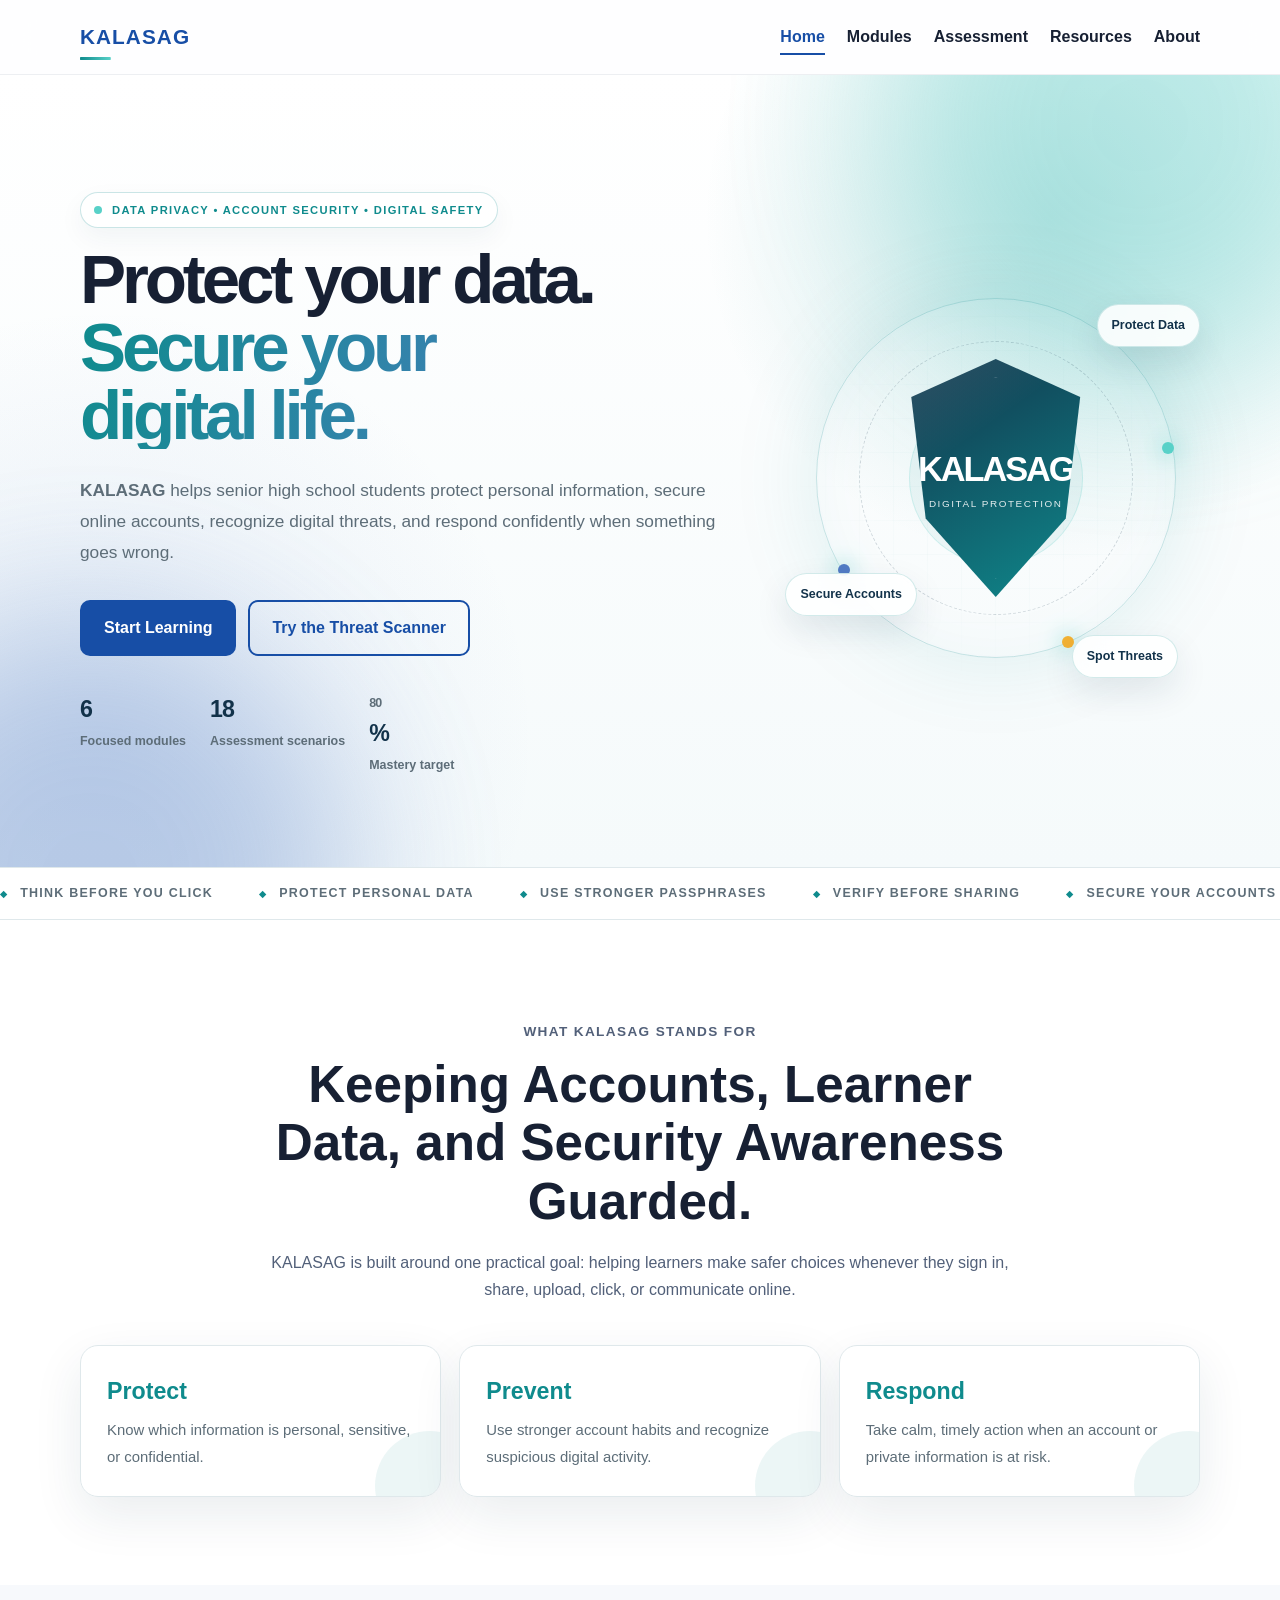
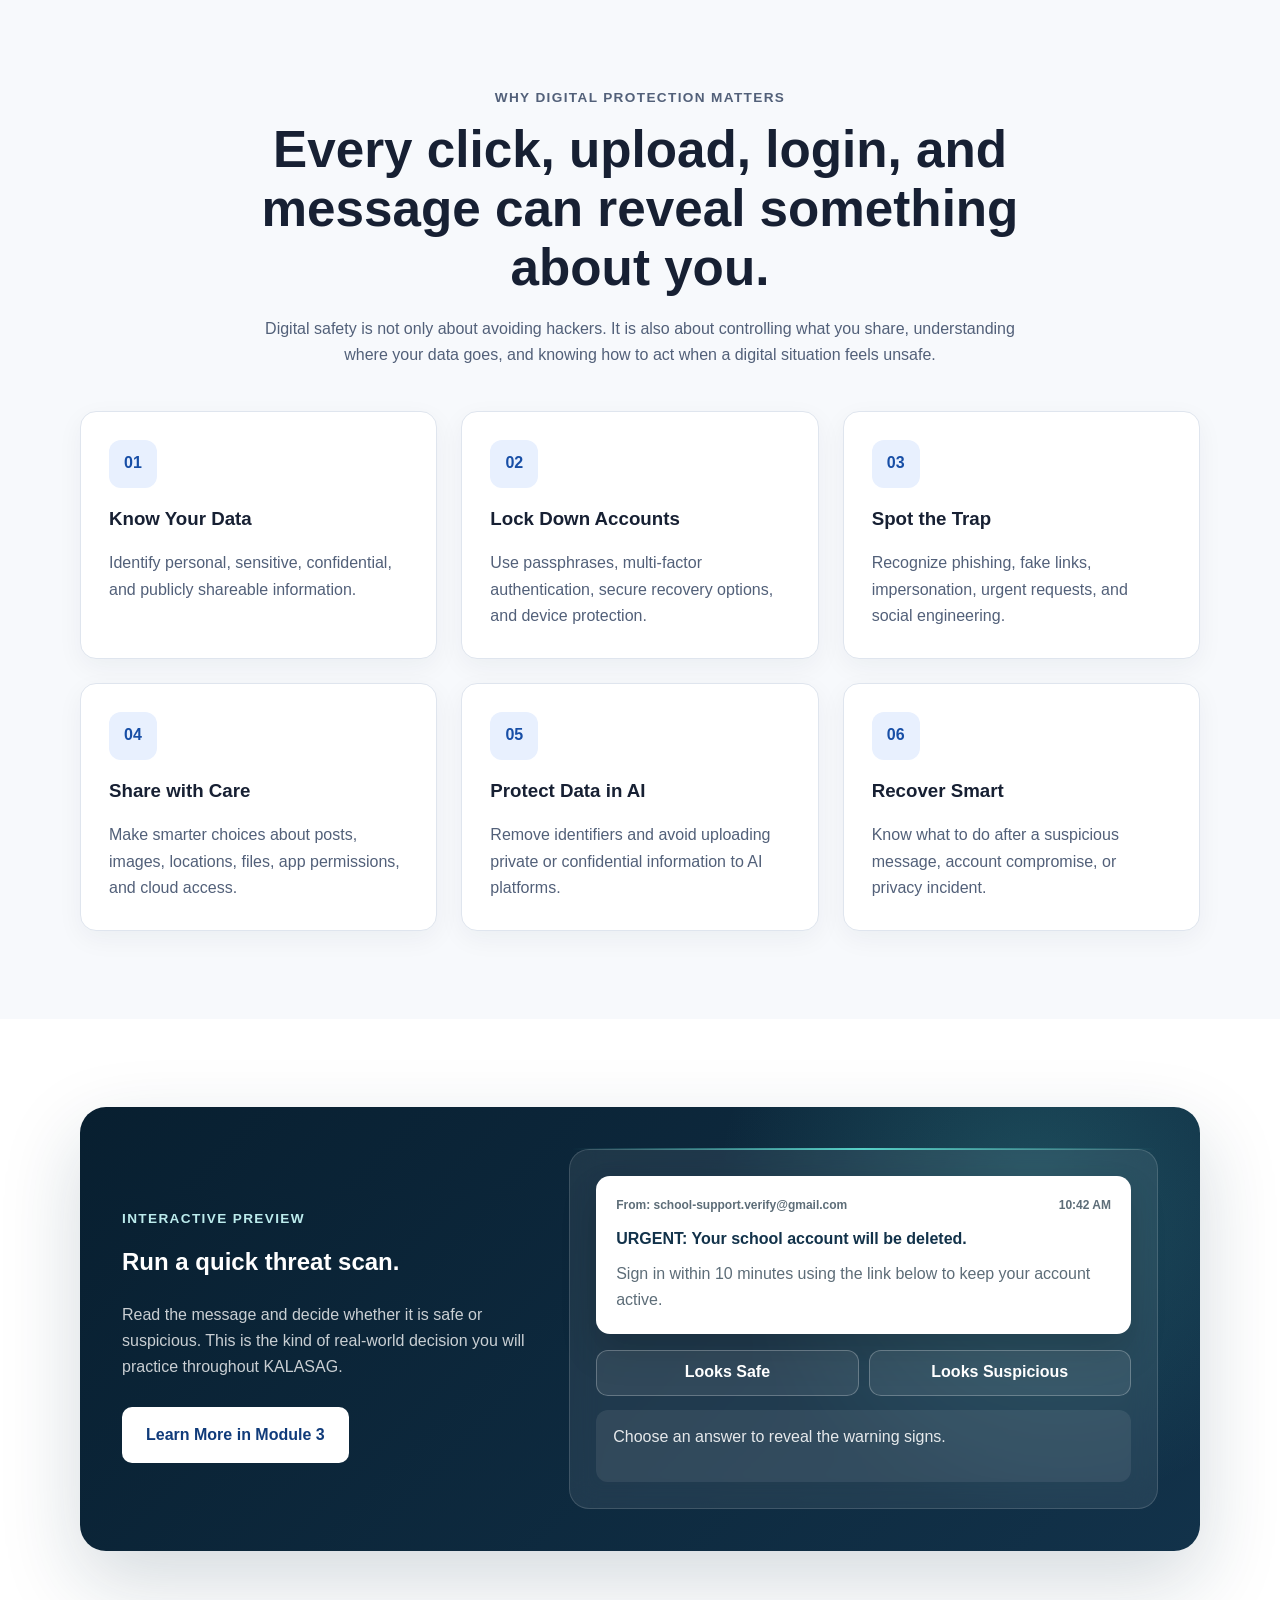
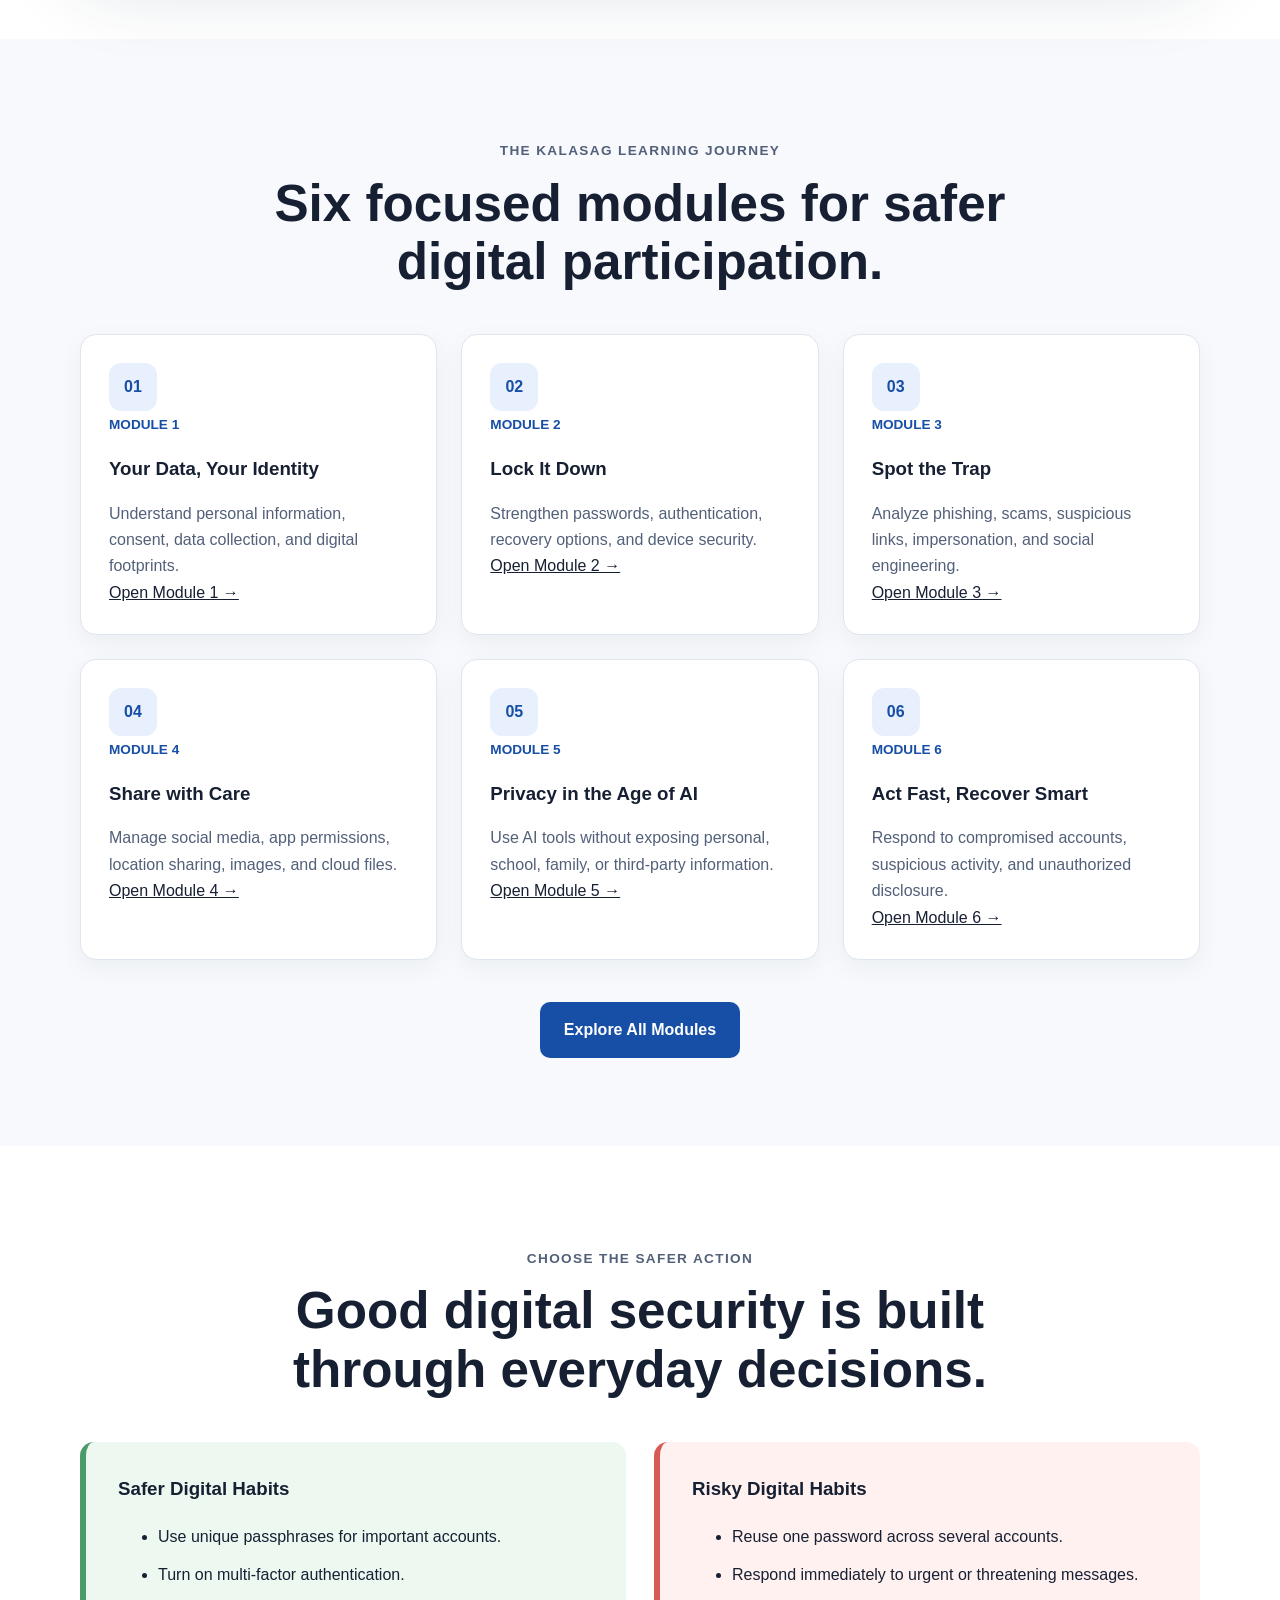
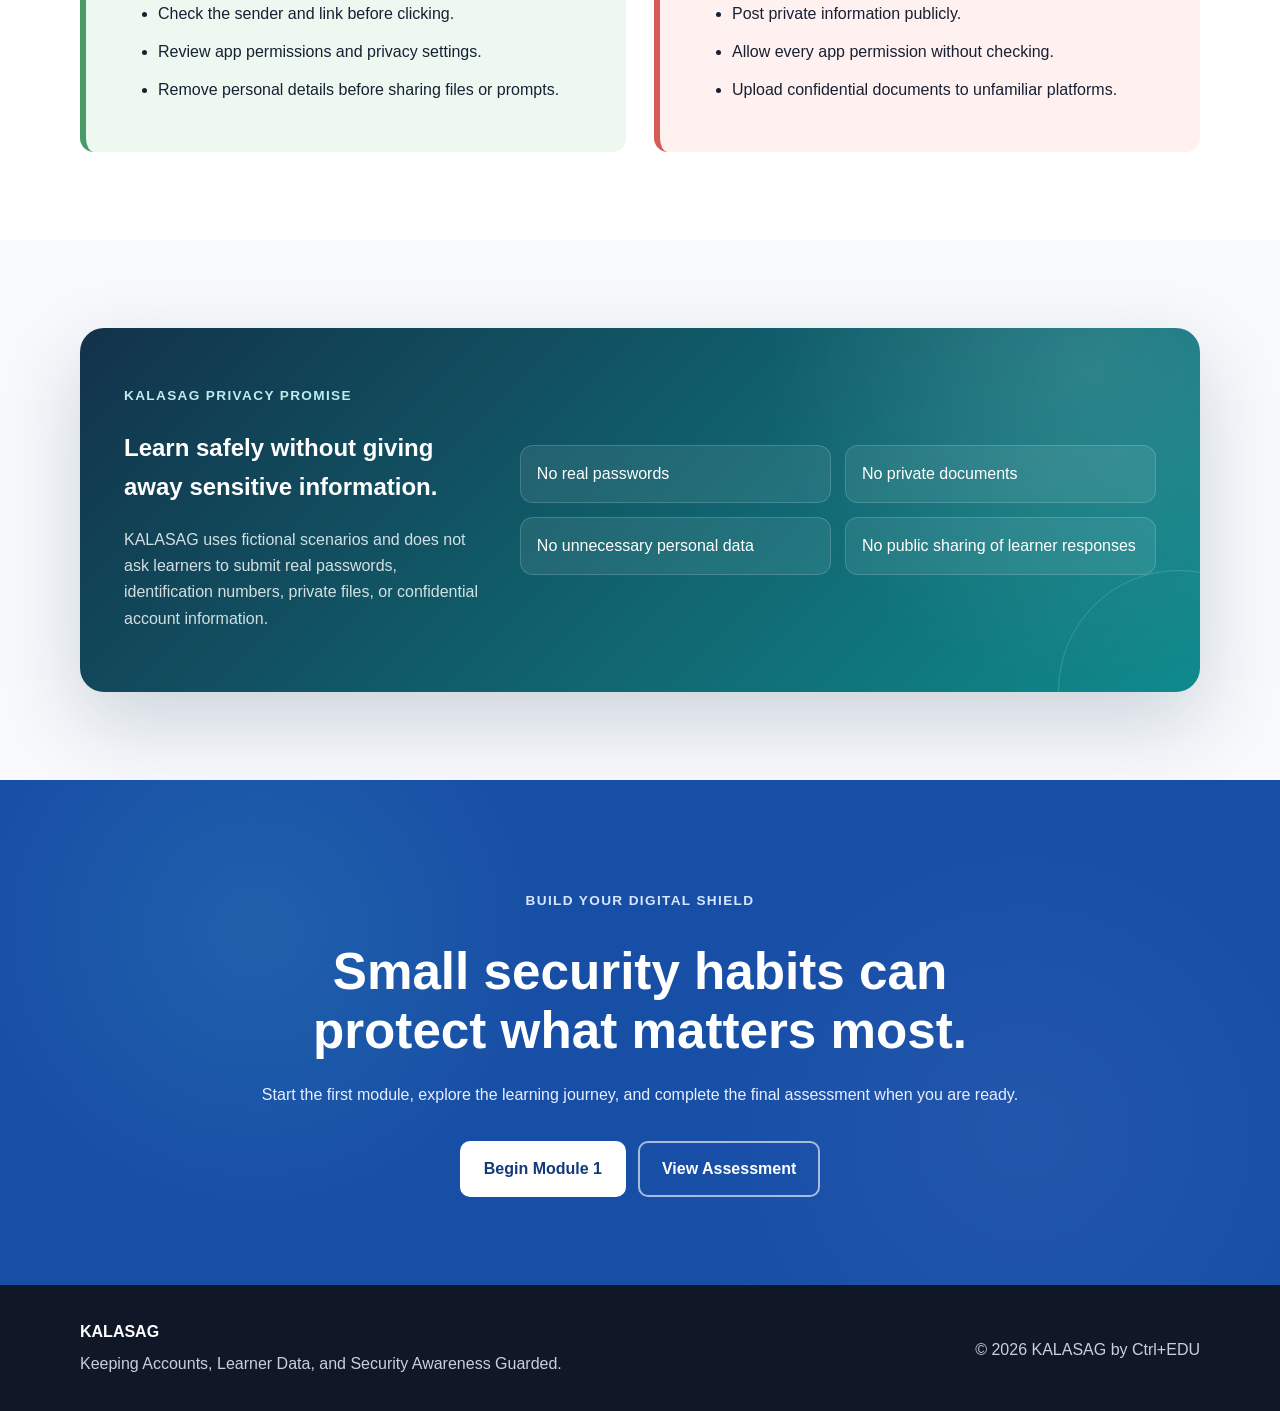
==== commit 65d531dd: "updated index.html for more interactivity" ====
--- a/index.html
+++ b/index.html
@@ -3,6 +3,7 @@
 <head>
     <meta charset="UTF-8">
     <meta name="viewport" content="width=device-width, initial-scale=1.0">
+
     <meta
         name="description"
         content="KALASAG is a mobile-first learning website that helps senior high school students protect personal data, secure online accounts, recognize digital threats, and respond safely to privacy incidents."
@@ -13,22 +14,125 @@
     <link rel="stylesheet" href="css/style.css">
 
     <style>
-        /* KALASAG minimalist homepage overrides */
+        :root {
+            --kalasag-navy: #12324a;
+            --kalasag-deep: #081f30;
+            --kalasag-teal: #0f8b8d;
+            --kalasag-aqua: #58d1c8;
+            --kalasag-blue: #527cc5;
+            --kalasag-gold: #f2b134;
+            --kalasag-coral: #d96b65;
+            --kalasag-pale: #f4f8f9;
+            --kalasag-border: #dfe8eb;
+            --kalasag-muted: #5d6d78;
+            --shadow-soft: 0 18px 50px rgba(18, 50, 74, .09);
+            --shadow-strong: 0 30px 80px rgba(18, 50, 74, .18);
+        }
+
+        html {
+            scroll-behavior: smooth;
+        }
+
+        body {
+            overflow-x: hidden;
+        }
+
+        /* ---------- Global motion ---------- */
+
+        .reveal {
+            opacity: 0;
+            transform: translateY(34px);
+            transition:
+                opacity .75s cubic-bezier(.2,.8,.2,1),
+                transform .75s cubic-bezier(.2,.8,.2,1);
+        }
+
+        .reveal.is-visible {
+            opacity: 1;
+            transform: translateY(0);
+        }
+
+        .reveal-delay-1 { transition-delay: .08s; }
+        .reveal-delay-2 { transition-delay: .16s; }
+        .reveal-delay-3 { transition-delay: .24s; }
+
+        /* ---------- Header ---------- */
+
+        .site-header {
+            background: rgba(255,255,255,.82);
+            backdrop-filter: blur(18px);
+            border-bottom: 1px solid rgba(18,50,74,.07);
+        }
+
+        .logo {
+            position: relative;
+            letter-spacing: .05em;
+        }
+
+        .logo::after {
+            content: "";
+            position: absolute;
+            left: 0;
+            bottom: -6px;
+            width: 100%;
+            height: 3px;
+            border-radius: 999px;
+            background: linear-gradient(90deg, var(--kalasag-teal), var(--kalasag-aqua));
+            transform: scaleX(.28);
+            transform-origin: left;
+            transition: transform .3s ease;
+        }
+
+        .logo:hover::after {
+            transform: scaleX(1);
+        }
+
+        /* ---------- Hero ---------- */
+
         .hero {
-            min-height: 78vh;
+            position: relative;
+            min-height: 88vh;
             display: grid;
             align-items: center;
-            padding: 72px 0 64px;
+            padding: 86px 0 72px;
+            isolation: isolate;
             overflow: hidden;
             background:
-                radial-gradient(circle at 84% 16%, rgba(15, 139, 141, 0.15), transparent 28%),
-                radial-gradient(circle at 16% 88%, rgba(18, 50, 74, 0.08), transparent 30%),
-                linear-gradient(180deg, #ffffff 0%, #f4f8f9 100%);
+                radial-gradient(circle at 82% 18%, rgba(15,139,141,.20), transparent 28%),
+                radial-gradient(circle at 8% 84%, rgba(82,124,197,.12), transparent 32%),
+                linear-gradient(180deg, #ffffff 0%, #f5fafb 100%);
+        }
+
+        .hero::before,
+        .hero::after {
+            content: "";
+            position: absolute;
+            z-index: -2;
+            width: 520px;
+            height: 520px;
+            border-radius: 50%;
+            filter: blur(80px);
+            opacity: .32;
+            animation: floatBlob 12s ease-in-out infinite alternate;
+        }
+
+        .hero::before {
+            top: -210px;
+            right: -120px;
+            background: var(--kalasag-aqua);
+        }
+
+        .hero::after {
+            bottom: -270px;
+            left: -170px;
+            background: var(--kalasag-blue);
+            animation-delay: -5s;
         }
 
         .hero-grid {
-            grid-template-columns: minmax(0, 1.15fr) minmax(280px, 0.65fr);
-            gap: 72px;
+            grid-template-columns: minmax(0, 1.12fr) minmax(320px, .72fr);
+            gap: 76px;
+            align-items: center;
         }
 
         .hero-content {
@@ -38,50 +142,134 @@
         .hero .eyebrow {
             display: inline-flex;
             align-items: center;
-            gap: 8px;
+            gap: 10px;
             margin-bottom: 18px;
-            padding: 7px 12px;
-            border: 1px solid rgba(15, 139, 141, 0.2);
+            padding: 8px 13px;
+            border: 1px solid rgba(15,139,141,.22);
             border-radius: 999px;
-            background: rgba(255, 255, 255, 0.76);
-            backdrop-filter: blur(12px);
-            font-size: 0.72rem;
-            letter-spacing: 0.12em;
+            background: rgba(255,255,255,.72);
+            backdrop-filter: blur(14px);
+            color: var(--kalasag-teal);
+            font-size: .7rem;
+            font-weight: 900;
+            letter-spacing: .12em;
+            text-transform: uppercase;
+            box-shadow: 0 10px 26px rgba(18,50,74,.05);
+        }
+
+        .hero .eyebrow::before {
+            content: "";
+            width: 8px;
+            height: 8px;
+            border-radius: 50%;
+            background: var(--kalasag-aqua);
+            box-shadow: 0 0 0 0 rgba(88,209,200,.5);
+            animation: pulseDot 2s infinite;
         }
 
         .hero h1 {
-            max-width: 720px;
+            max-width: 760px;
             margin: 0;
-            font-size: clamp(2.3rem, 4.8vw, 4.55rem);
-            line-height: 1.02;
-            letter-spacing: -0.055em;
+            font-size: clamp(2.65rem, 5.4vw, 5.15rem);
+            line-height: .98;
+            letter-spacing: -.06em;
             text-wrap: balance;
         }
 
         .hero h1 .hero-accent {
-            color: #0f8b8d;
+            display: inline-block;
+            color: transparent;
+            background: linear-gradient(110deg, var(--kalasag-teal), var(--kalasag-blue), var(--kalasag-teal));
+            background-size: 200% auto;
+            -webkit-background-clip: text;
+            background-clip: text;
+            animation: textShimmer 6s linear infinite;
         }
 
         .hero-description {
-            max-width: 650px;
-            margin: 24px 0 0;
-            font-size: clamp(1rem, 1.25vw, 1.12rem);
-            line-height: 1.75;
+            max-width: 660px;
+            margin: 26px 0 0;
+            color: var(--kalasag-muted);
+            font-size: clamp(1rem, 1.35vw, 1.16rem);
+            line-height: 1.78;
         }
 
         .hero-actions {
-            margin-top: 30px;
-        }
+            display: flex;
+            flex-wrap: wrap;
+            gap: 12px;
+            margin-top: 32px;
+        }
+
+        .hero-actions .button {
+            position: relative;
+            overflow: hidden;
+            transition: transform .25s ease, box-shadow .25s ease;
+        }
+
+        .hero-actions .button:hover {
+            transform: translateY(-3px);
+            box-shadow: 0 15px 30px rgba(18,50,74,.13);
+        }
+
+        .hero-actions .primary-button::after {
+            content: "";
+            position: absolute;
+            inset: 0;
+            background: linear-gradient(110deg, transparent 20%, rgba(255,255,255,.35), transparent 80%);
+            transform: translateX(-130%);
+            transition: transform .7s ease;
+        }
+
+        .hero-actions .primary-button:hover::after {
+            transform: translateX(130%);
+        }
+
+        .hero-metrics {
+            display: flex;
+            flex-wrap: wrap;
+            gap: 24px;
+            margin-top: 34px;
+        }
+
+        .hero-metric strong {
+            display: block;
+            color: var(--kalasag-navy);
+            font-size: 1.45rem;
+            letter-spacing: -.04em;
+        }
+
+        .hero-metric span {
+            display: block;
+            margin-top: 3px;
+            color: var(--kalasag-muted);
+            font-size: .78rem;
+            font-weight: 750;
+        }
+
+        /* ---------- Shield visual ---------- */
 
         .hero-card.kalasag-visual {
             position: relative;
-            min-height: 390px;
+            min-height: 460px;
             display: grid;
             place-items: center;
             padding: 30px;
             border: 0;
             background: transparent;
             box-shadow: none;
+            perspective: 900px;
+        }
+
+        .visual-grid {
+            position: absolute;
+            inset: 0;
+            opacity: .32;
+            background-image:
+                linear-gradient(rgba(15,139,141,.08) 1px, transparent 1px),
+                linear-gradient(90deg, rgba(15,139,141,.08) 1px, transparent 1px);
+            background-size: 34px 34px;
+            mask-image: radial-gradient(circle at center, #000 24%, transparent 72%);
         }
 
         .shield-ring,
@@ -93,109 +281,412 @@
         }
 
         .shield-ring {
-            width: 320px;
-            height: 320px;
-            border: 1px solid rgba(15, 139, 141, 0.2);
-            box-shadow: 0 0 80px rgba(15, 139, 141, 0.08);
+            width: 360px;
+            height: 360px;
+            border: 1px solid rgba(15,139,141,.22);
+            box-shadow:
+                0 0 90px rgba(15,139,141,.12),
+                inset 0 0 60px rgba(15,139,141,.04);
+            animation: slowSpin 20s linear infinite;
         }
 
         .shield-ring::before {
-            inset: 44px;
-            border: 1px dashed rgba(18, 50, 74, 0.16);
+            inset: 42px;
+            border: 1px dashed rgba(18,50,74,.18);
+            animation: reverseSpin 14s linear infinite;
         }
 
         .shield-ring::after {
             inset: 92px;
-            background: rgba(15, 139, 141, 0.07);
-        }
+            border: 1px solid rgba(88,209,200,.20);
+            background: rgba(15,139,141,.06);
+        }
+
+        .orbit-dot {
+            position: absolute;
+            z-index: 1;
+            width: 12px;
+            height: 12px;
+            border-radius: 50%;
+            background: var(--kalasag-aqua);
+            box-shadow: 0 0 22px var(--kalasag-aqua);
+        }
+
+        .orbit-dot.one { transform: translate(172px, -30px); }
+        .orbit-dot.two { transform: translate(-152px, 92px); background: var(--kalasag-blue); }
+        .orbit-dot.three { transform: translate(72px, 164px); background: var(--kalasag-gold); }
 
         .shield-mark {
             position: relative;
             z-index: 2;
-            width: 190px;
-            height: 220px;
+            width: 206px;
+            height: 238px;
             display: grid;
             place-items: center;
             text-align: center;
             color: #ffffff;
-            background: linear-gradient(150deg, #12324a 0%, #0f8b8d 100%);
+            background:
+                linear-gradient(145deg, rgba(255,255,255,.14), transparent 35%),
+                linear-gradient(150deg, var(--kalasag-navy) 0%, var(--kalasag-teal) 100%);
             clip-path: polygon(50% 0%, 91% 16%, 84% 67%, 50% 100%, 16% 67%, 9% 16%);
-            filter: drop-shadow(0 28px 38px rgba(18, 50, 74, 0.28));
+            filter: drop-shadow(0 30px 42px rgba(18,50,74,.30));
+            transition: transform .18s ease-out;
+            animation: shieldFloat 5s ease-in-out infinite;
+        }
+
+        .shield-mark::before {
+            content: "";
+            position: absolute;
+            inset: 18px;
+            border: 1px solid rgba(255,255,255,.18);
+            clip-path: inherit;
         }
 
         .shield-mark strong {
+            position: relative;
             display: block;
             margin-top: 8px;
             font-size: 2.15rem;
             line-height: 1;
-            letter-spacing: -0.06em;
+            letter-spacing: -.06em;
         }
 
         .shield-mark span {
+            position: relative;
             display: block;
-            margin-top: 8px;
-            font-size: 0.64rem;
-            letter-spacing: 0.16em;
+            margin-top: 9px;
+            font-size: .62rem;
+            letter-spacing: .16em;
             text-transform: uppercase;
-            opacity: 0.88;
+            opacity: .88;
         }
 
         .security-chip {
             position: absolute;
             z-index: 3;
-            padding: 9px 13px;
-            border: 1px solid rgba(15, 139, 141, 0.16);
+            padding: 10px 14px;
+            border: 1px solid rgba(15,139,141,.18);
             border-radius: 999px;
-            background: rgba(255, 255, 255, 0.92);
-            box-shadow: 0 12px 32px rgba(18, 50, 74, 0.08);
-            font-size: 0.78rem;
-            font-weight: 700;
-            backdrop-filter: blur(10px);
-        }
-
-        .security-chip.one { top: 42px; right: 8px; }
-        .security-chip.two { bottom: 70px; left: 0; }
-        .security-chip.three { bottom: 22px; right: 22px; }
+            background: rgba(255,255,255,.88);
+            box-shadow: 0 14px 34px rgba(18,50,74,.10);
+            color: var(--kalasag-navy);
+            font-size: .78rem;
+            font-weight: 800;
+            backdrop-filter: blur(14px);
+            animation: chipFloat 4.5s ease-in-out infinite;
+        }
+
+        .security-chip.one { top: 56px; right: 0; }
+        .security-chip.two { bottom: 92px; left: -6px; animation-delay: -1.4s; }
+        .security-chip.three { bottom: 30px; right: 22px; animation-delay: -2.5s; }
+
+        /* ---------- Moving trust strip ---------- */
+
+        .trust-strip {
+            overflow: hidden;
+            border-top: 1px solid var(--kalasag-border);
+            border-bottom: 1px solid var(--kalasag-border);
+            background: #ffffff;
+        }
+
+        .trust-track {
+            width: max-content;
+            display: flex;
+            gap: 46px;
+            padding: 15px 0;
+            animation: marquee 24s linear infinite;
+        }
+
+        .trust-track span {
+            color: var(--kalasag-muted);
+            font-size: .78rem;
+            font-weight: 850;
+            letter-spacing: .1em;
+            text-transform: uppercase;
+        }
+
+        .trust-track span::before {
+            content: "◆";
+            margin-right: 12px;
+            color: var(--kalasag-teal);
+            font-size: .56rem;
+        }
+
+        /* ---------- Impact ---------- */
 
         .impact-strip {
             display: grid;
             grid-template-columns: repeat(3, 1fr);
             gap: 18px;
-            margin-top: 30px;
+            margin-top: 32px;
         }
 
         .impact-item {
-            padding: 22px;
-            border: 1px solid var(--border, #dfe5ee);
-            border-radius: 16px;
-            background: #ffffff;
+            position: relative;
+            overflow: hidden;
+            padding: 26px;
+            border: 1px solid var(--kalasag-border);
+            border-radius: 18px;
+            background: rgba(255,255,255,.92);
+            box-shadow: var(--shadow-soft);
+            transition: transform .25s ease, border-color .25s ease;
+        }
+
+        .impact-item::after {
+            content: "";
+            position: absolute;
+            width: 110px;
+            height: 110px;
+            right: -45px;
+            bottom: -45px;
+            border-radius: 50%;
+            background: rgba(15,139,141,.08);
+            transition: transform .35s ease;
+        }
+
+        .impact-item:hover {
+            transform: translateY(-6px);
+            border-color: rgba(15,139,141,.32);
+        }
+
+        .impact-item:hover::after {
+            transform: scale(1.35);
         }
 
         .impact-item strong {
             display: block;
-            margin-bottom: 6px;
-            color: #0f8b8d;
-            font-size: 1.35rem;
+            margin-bottom: 7px;
+            color: var(--kalasag-teal);
+            font-size: 1.45rem;
         }
 
         .impact-item span {
-            color: var(--text-muted, #526079);
-            font-size: 0.92rem;
-        }
-
-        .privacy-banner {
+            color: var(--kalasag-muted);
+            font-size: .93rem;
+            line-height: 1.55;
+        }
+
+        /* ---------- Benefit and module cards ---------- */
+
+        .benefit-card,
+        .module-preview {
+            position: relative;
+            overflow: hidden;
+            transform-style: preserve-3d;
+            transition:
+                transform .18s ease-out,
+                border-color .25s ease,
+                box-shadow .25s ease;
+        }
+
+        .benefit-card::before,
+        .module-preview::before {
+            content: "";
+            position: absolute;
+            inset: 0;
+            pointer-events: none;
+            opacity: 0;
+            background:
+                radial-gradient(
+                    420px circle at var(--mouse-x, 50%) var(--mouse-y, 50%),
+                    rgba(88,209,200,.16),
+                    transparent 42%
+                );
+            transition: opacity .25s ease;
+        }
+
+        .benefit-card:hover::before,
+        .module-preview:hover::before {
+            opacity: 1;
+        }
+
+        .benefit-card:hover,
+        .module-preview:hover {
+            border-color: rgba(15,139,141,.34);
+            box-shadow: 0 26px 58px rgba(18,50,74,.12);
+        }
+
+        .benefit-card > *,
+        .module-preview > * {
+            position: relative;
+            z-index: 2;
+        }
+
+        .module-preview a {
+            display: inline-flex;
+            align-items: center;
+            gap: 8px;
+            transition: gap .22s ease;
+        }
+
+        .module-preview a:hover {
+            gap: 13px;
+        }
+
+        /* ---------- Interactive scanner ---------- */
+
+        .scanner-wrap {
+            position: relative;
+            overflow: hidden;
             display: grid;
-            grid-template-columns: 0.7fr 1.3fr;
-            gap: 36px;
+            grid-template-columns: .82fr 1.18fr;
+            gap: 38px;
             align-items: center;
             padding: 42px;
-            border-radius: 22px;
-            background: linear-gradient(135deg, #12324a, #0f8b8d);
+            border-radius: 26px;
+            background:
+                radial-gradient(circle at 85% 20%, rgba(88,209,200,.20), transparent 31%),
+                linear-gradient(135deg, var(--kalasag-deep), var(--kalasag-navy));
             color: #ffffff;
+            box-shadow: var(--shadow-strong);
+        }
+
+        .scanner-copy h2 {
+            margin-top: 10px;
+            color: #ffffff;
+        }
+
+        .scanner-copy p {
+            color: rgba(255,255,255,.78);
+        }
+
+        .scanner-copy .eyebrow {
+            color: #bceced;
+        }
+
+        .scanner-panel {
+            position: relative;
+            padding: 26px;
+            border: 1px solid rgba(255,255,255,.14);
+            border-radius: 20px;
+            background: rgba(255,255,255,.08);
+            backdrop-filter: blur(14px);
+        }
+
+        .scanner-panel::before {
+            content: "";
+            position: absolute;
+            left: 0;
+            right: 0;
+            top: -2px;
+            height: 2px;
+            background: linear-gradient(90deg, transparent, var(--kalasag-aqua), transparent);
+            animation: scannerLine 2.8s linear infinite;
+        }
+
+        .message-card {
+            padding: 20px;
+            border-radius: 14px;
+            background: #ffffff;
+            color: var(--kalasag-navy);
+            box-shadow: 0 18px 36px rgba(0,0,0,.16);
+        }
+
+        .message-meta {
+            display: flex;
+            justify-content: space-between;
+            gap: 12px;
+            margin-bottom: 11px;
+            color: var(--kalasag-muted);
+            font-size: .75rem;
+            font-weight: 800;
+        }
+
+        .message-card strong {
+            display: block;
+            margin-bottom: 8px;
+        }
+
+        .scanner-actions {
+            display: grid;
+            grid-template-columns: 1fr 1fr;
+            gap: 10px;
+            margin-top: 16px;
+        }
+
+        .scanner-button {
+            min-height: 46px;
+            border: 1px solid rgba(255,255,255,.25);
+            border-radius: 12px;
+            background: rgba(255,255,255,.08);
+            color: #ffffff;
+            font: inherit;
+            font-weight: 850;
+            cursor: pointer;
+            transition: transform .2s ease, background .2s ease;
+        }
+
+        .scanner-button:hover {
+            transform: translateY(-2px);
+            background: rgba(255,255,255,.14);
+        }
+
+        .scanner-feedback {
+            min-height: 72px;
+            margin-top: 14px;
+            padding: 15px 17px;
+            border-radius: 12px;
+            background: rgba(255,255,255,.08);
+            color: rgba(255,255,255,.88);
+            line-height: 1.5;
+        }
+
+        .scanner-feedback.good {
+            background: rgba(88,209,200,.18);
+            color: #d8fffa;
+        }
+
+        .scanner-feedback.alert {
+            background: rgba(217,107,101,.18);
+            color: #ffe4e1;
+        }
+
+        /* ---------- Comparison ---------- */
+
+        .comparison-card {
+            transition: transform .25s ease, box-shadow .25s ease;
+        }
+
+        .comparison-card:hover {
+            transform: translateY(-5px);
+            box-shadow: var(--shadow-soft);
+        }
+
+        /* ---------- Privacy banner ---------- */
+
+        .privacy-banner {
+            position: relative;
+            overflow: hidden;
+            display: grid;
+            grid-template-columns: .72fr 1.28fr;
+            gap: 38px;
+            align-items: center;
+            padding: 44px;
+            border-radius: 24px;
+            background:
+                radial-gradient(circle at 90% 10%, rgba(255,255,255,.12), transparent 30%),
+                linear-gradient(135deg, var(--kalasag-navy), var(--kalasag-teal));
+            color: #ffffff;
+            box-shadow: var(--shadow-strong);
+        }
+
+        .privacy-banner::after {
+            content: "";
+            position: absolute;
+            width: 240px;
+            height: 240px;
+            right: -100px;
+            bottom: -120px;
+            border: 1px solid rgba(255,255,255,.16);
+            border-radius: 50%;
+        }
+
+        .privacy-banner h2 {
+            color: #ffffff;
         }
 
         .privacy-banner p {
-            color: rgba(255,255,255,0.82);
+            color: rgba(255,255,255,.82);
         }
 
         .privacy-banner .eyebrow {
@@ -203,6 +694,8 @@
         }
 
         .privacy-list {
+            position: relative;
+            z-index: 2;
             display: grid;
             grid-template-columns: repeat(2, minmax(0, 1fr));
             gap: 14px;
@@ -212,358 +705,818 @@
         }
 
         .privacy-list li {
-            padding: 14px 16px;
-            border: 1px solid rgba(255,255,255,0.16);
-            border-radius: 12px;
-            background: rgba(255,255,255,0.08);
-        }
-
-        @media (max-width: 900px) {
-            .hero { min-height: auto; padding: 64px 0; }
-            .hero-grid { grid-template-columns: 1fr; gap: 38px; }
-            .hero-card.kalasag-visual { min-height: 320px; }
-            .shield-ring { width: 270px; height: 270px; }
-            .shield-mark { width: 165px; height: 190px; }
-            .impact-strip { grid-template-columns: 1fr; }
-            .privacy-banner { grid-template-columns: 1fr; }
-        }
-
-        @media (max-width: 600px) {
-            .hero h1 { font-size: clamp(2.15rem, 12vw, 3.15rem); }
-            .hero-description { font-size: 1rem; }
-            .hero-actions { gap: 10px; }
-            .hero-actions .button { width: 100%; text-align: center; }
-            .hero-card.kalasag-visual { min-height: 285px; }
-            .security-chip { font-size: 0.7rem; }
-            .privacy-list { grid-template-columns: 1fr; }
-            .privacy-banner { padding: 30px 22px; }
+            padding: 15px 16px;
+            border: 1px solid rgba(255,255,255,.16);
+            border-radius: 13px;
+            background: rgba(255,255,255,.08);
+            transition: transform .22s ease, background .22s ease;
+        }
+
+        .privacy-list li:hover {
+            transform: translateY(-3px);
+            background: rgba(255,255,255,.13);
+        }
+
+        /* ---------- CTA ---------- */
+
+        .call-to-action {
+            position: relative;
+            overflow: hidden;
+        }
+
+        .call-to-action::before {
+            content: "";
+            position: absolute;
+            inset: 0;
+            pointer-events: none;
+            background:
+                radial-gradient(circle at 20% 30%, rgba(88,209,200,.14), transparent 28%),
+                radial-gradient(circle at 80% 70%, rgba(82,124,197,.18), transparent 32%);
+        }
+
+        .call-to-action-content {
+            position: relative;
+            z-index: 2;
+        }
+
+        /* ---------- Keyframes ---------- */
+
+        @keyframes floatBlob {
+            from { transform: translate3d(-20px, -8px, 0) scale(.96); }
+            to { transform: translate3d(34px, 22px, 0) scale(1.06); }
+        }
+
+        @keyframes pulseDot {
+            0% { box-shadow: 0 0 0 0 rgba(88,209,200,.45); }
+            70% { box-shadow: 0 0 0 9px rgba(88,209,200,0); }
+            100% { box-shadow: 0 0 0 0 rgba(88,209,200,0); }
+        }
+
+        @keyframes textShimmer {
+            to { background-position: 200% center; }
+        }
+
+        @keyframes slowSpin {
+            to { transform: rotate(360deg); }
+        }
+
+        @keyframes reverseSpin {
+            to { transform: rotate(-360deg); }
+        }
+
+        @keyframes shieldFloat {
+            0%, 100% { transform: translateY(0); }
+            50% { transform: translateY(-10px); }
+        }
+
+        @keyframes chipFloat {
+            0%, 100% { transform: translateY(0); }
+            50% { transform: translateY(-7px); }
+        }
+
+        @keyframes marquee {
+            to { transform: translateX(-50%); }
+        }
+
+        @keyframes scannerLine {
+            0% { transform: translateX(-100%); }
+            100% { transform: translateX(100%); }
+        }
+
+        /* ---------- Responsive ---------- */
+
+        @media (max-width: 960px) {
+            .hero {
+                min-height: auto;
+                padding: 68px 0;
+            }
+
+            .hero-grid,
+            .scanner-wrap {
+                grid-template-columns: 1fr;
+                gap: 42px;
+            }
+
+            .hero-card.kalasag-visual {
+                min-height: 390px;
+            }
+
+            .privacy-banner {
+                grid-template-columns: 1fr;
+            }
+        }
+
+        @media (max-width: 720px) {
+            .hero h1 {
+                font-size: clamp(2.5rem, 13vw, 4rem);
+            }
+
+            .hero-metrics {
+                gap: 18px;
+            }
+
+            .impact-strip {
+                grid-template-columns: 1fr;
+            }
+
+            .scanner-wrap {
+                padding: 30px 22px;
+            }
+
+            .privacy-list {
+                grid-template-columns: 1fr;
+            }
+
+            .privacy-banner {
+                padding: 32px 22px;
+            }
+        }
+
+        @media (max-width: 560px) {
+            .hero {
+                padding-top: 54px;
+            }
+
+            .hero-actions .button {
+                width: 100%;
+                text-align: center;
+            }
+
+            .hero-card.kalasag-visual {
+                min-height: 320px;
+            }
+
+            .shield-ring {
+                width: 280px;
+                height: 280px;
+            }
+
+            .shield-mark {
+                width: 172px;
+                height: 198px;
+            }
+
+            .security-chip {
+                font-size: .68rem;
+            }
+
+            .security-chip.one { top: 38px; right: 0; }
+            .security-chip.two { bottom: 72px; left: 0; }
+            .security-chip.three { bottom: 24px; right: 2px; }
+
+            .scanner-actions {
+                grid-template-columns: 1fr;
+            }
+        }
+
+        @media (prefers-reduced-motion: reduce) {
+            *,
+            *::before,
+            *::after {
+                scroll-behavior: auto !important;
+                animation-duration: .01ms !important;
+                animation-iteration-count: 1 !important;
+                transition-duration: .01ms !important;
+            }
+
+            .reveal {
+                opacity: 1;
+                transform: none;
+            }
         }
     </style>
 </head>
 
 <body>
-    <header class="site-header">
-        <nav class="container navigation">
-            <a class="logo" href="index.html" aria-label="KALASAG home">
-                KALASAG
-            </a>
-
-            <button
-                class="menu-button"
-                id="menuButton"
-                type="button"
-                aria-label="Open navigation menu"
-                aria-expanded="false"
-                aria-controls="navLinks"
-            >
-                ☰
-            </button>
-
-            <ul class="nav-links" id="navLinks">
-                <li><a class="active" href="index.html">Home</a></li>
-                <li><a href="modules.html">Modules</a></li>
-                <li><a href="assessment.html">Assessment</a></li>
-                <li><a href="resources.html">Resources</a></li>
-                <li><a href="about.html">About</a></li>
-            </ul>
-        </nav>
-    </header>
-
-    <main>
-        <!-- Hero Section -->
-        <section class="hero">
-            <div class="container hero-grid">
-                <div class="hero-content">
-                    <p class="eyebrow">
-                        Data Privacy • Account Security • Digital Safety
-                    </p>
-
-                    <h1>
-                        Protect your data.
-                        <span class="hero-accent">Secure your digital life.</span>
-                    </h1>
-
-                    <p class="hero-description">
-                        <strong>KALASAG</strong> helps senior high school students protect personal information,
-                        secure online accounts, recognize digital threats, and respond confidently when something goes wrong.
-                    </p>
-
-                    <div class="hero-actions">
-                        <a class="button primary-button" href="module1.html">
-                            Start Learning
-                        </a>
-
-                        <a class="button secondary-button" href="#why-kalasag">
-                            Explore KALASAG
-                        </a>
+<header class="site-header">
+    <nav class="container navigation">
+        <a class="logo" href="index.html" aria-label="KALASAG home">
+            KALASAG
+        </a>
+
+        <button
+            class="menu-button"
+            id="menuButton"
+            type="button"
+            aria-label="Open navigation menu"
+            aria-expanded="false"
+            aria-controls="navLinks"
+        >
+            ☰
+        </button>
+
+        <ul class="nav-links" id="navLinks">
+            <li><a class="active" href="index.html">Home</a></li>
+            <li><a href="modules.html">Modules</a></li>
+            <li><a href="assessment.html">Assessment</a></li>
+            <li><a href="resources.html">Resources</a></li>
+            <li><a href="about.html">About</a></li>
+        </ul>
+    </nav>
+</header>
+
+<main>
+    <section class="hero">
+        <div class="container hero-grid">
+            <div class="hero-content reveal is-visible">
+                <p class="eyebrow">
+                    Data Privacy • Account Security • Digital Safety
+                </p>
+
+                <h1>
+                    Protect your data.
+                    <span class="hero-accent">Secure your digital life.</span>
+                </h1>
+
+                <p class="hero-description">
+                    <strong>KALASAG</strong> helps senior high school students protect
+                    personal information, secure online accounts, recognize digital
+                    threats, and respond confidently when something goes wrong.
+                </p>
+
+                <div class="hero-actions">
+                    <a class="button primary-button" href="module1.html">
+                        Start Learning
+                    </a>
+
+                    <a class="button secondary-button" href="#threat-scanner">
+                        Try the Threat Scanner
+                    </a>
+                </div>
+
+                <div class="hero-metrics" aria-label="KALASAG learning experience highlights">
+                    <div class="hero-metric">
+                        <strong class="counter" data-target="6">0</strong>
+                        <span>Focused modules</span>
+                    </div>
+
+                    <div class="hero-metric">
+                        <strong class="counter" data-target="18">0</strong>
+                        <span>Assessment scenarios</span>
+                    </div>
+
+                    <div class="hero-metric">
+                        <strong><span class="counter" data-target="80">0</span>%</strong>
+                        <span>Mastery target</span>
                     </div>
                 </div>
-
-                <div class="hero-card kalasag-visual" aria-label="KALASAG digital protection framework">
-                    <div class="shield-ring"></div>
-                    <div class="shield-mark">
-                        <div>
-                            <strong>KALASAG</strong>
-                            <span>Digital Protection</span>
+            </div>
+
+            <div
+                class="hero-card kalasag-visual reveal reveal-delay-1 is-visible"
+                id="shieldVisual"
+                aria-label="KALASAG digital protection framework"
+            >
+                <div class="visual-grid"></div>
+                <div class="shield-ring"></div>
+
+                <span class="orbit-dot one"></span>
+                <span class="orbit-dot two"></span>
+                <span class="orbit-dot three"></span>
+
+                <div class="shield-mark" id="shieldMark">
+                    <div>
+                        <strong>KALASAG</strong>
+                        <span>Digital Protection</span>
+                    </div>
+                </div>
+
+                <span class="security-chip one">Protect Data</span>
+                <span class="security-chip two">Secure Accounts</span>
+                <span class="security-chip three">Spot Threats</span>
+            </div>
+        </div>
+    </section>
+
+    <div class="trust-strip" aria-hidden="true">
+        <div class="trust-track">
+            <span>Think before you click</span>
+            <span>Protect personal data</span>
+            <span>Use stronger passphrases</span>
+            <span>Verify before sharing</span>
+            <span>Secure your accounts</span>
+            <span>Act fast when something goes wrong</span>
+            <span>Think before you click</span>
+            <span>Protect personal data</span>
+            <span>Use stronger passphrases</span>
+            <span>Verify before sharing</span>
+            <span>Secure your accounts</span>
+            <span>Act fast when something goes wrong</span>
+        </div>
+    </div>
+
+    <section class="section alternate-section" id="why-kalasag">
+        <div class="container">
+            <div class="section-heading centered-heading reveal">
+                <p class="eyebrow">What KALASAG Stands For</p>
+
+                <h2>
+                    Keeping Accounts, Learner Data, and Security Awareness Guarded.
+                </h2>
+
+                <p>
+                    KALASAG is built around one practical goal: helping learners
+                    make safer choices whenever they sign in, share, upload, click,
+                    or communicate online.
+                </p>
+            </div>
+
+            <div class="impact-strip">
+                <article class="impact-item reveal">
+                    <strong>Protect</strong>
+                    <span>
+                        Know which information is personal, sensitive, or confidential.
+                    </span>
+                </article>
+
+                <article class="impact-item reveal reveal-delay-1">
+                    <strong>Prevent</strong>
+                    <span>
+                        Use stronger account habits and recognize suspicious digital activity.
+                    </span>
+                </article>
+
+                <article class="impact-item reveal reveal-delay-2">
+                    <strong>Respond</strong>
+                    <span>
+                        Take calm, timely action when an account or private information is at risk.
+                    </span>
+                </article>
+            </div>
+        </div>
+    </section>
+
+    <section class="section">
+        <div class="container">
+            <div class="section-heading centered-heading reveal">
+                <p class="eyebrow">Why Digital Protection Matters</p>
+
+                <h2>
+                    Every click, upload, login, and message can reveal something about you.
+                </h2>
+
+                <p>
+                    Digital safety is not only about avoiding hackers. It is also
+                    about controlling what you share, understanding where your data
+                    goes, and knowing how to act when a digital situation feels unsafe.
+                </p>
+            </div>
+
+            <div class="card-grid">
+                <article class="benefit-card reveal tilt-card">
+                    <div class="card-icon" aria-hidden="true">01</div>
+                    <h3>Know Your Data</h3>
+                    <p>
+                        Identify personal, sensitive, confidential, and publicly
+                        shareable information.
+                    </p>
+                </article>
+
+                <article class="benefit-card reveal reveal-delay-1 tilt-card">
+                    <div class="card-icon" aria-hidden="true">02</div>
+                    <h3>Lock Down Accounts</h3>
+                    <p>
+                        Use passphrases, multi-factor authentication, secure recovery
+                        options, and device protection.
+                    </p>
+                </article>
+
+                <article class="benefit-card reveal reveal-delay-2 tilt-card">
+                    <div class="card-icon" aria-hidden="true">03</div>
+                    <h3>Spot the Trap</h3>
+                    <p>
+                        Recognize phishing, fake links, impersonation, urgent requests,
+                        and social engineering.
+                    </p>
+                </article>
+
+                <article class="benefit-card reveal tilt-card">
+                    <div class="card-icon" aria-hidden="true">04</div>
+                    <h3>Share with Care</h3>
+                    <p>
+                        Make smarter choices about posts, images, locations, files,
+                        app permissions, and cloud access.
+                    </p>
+                </article>
+
+                <article class="benefit-card reveal reveal-delay-1 tilt-card">
+                    <div class="card-icon" aria-hidden="true">05</div>
+                    <h3>Protect Data in AI</h3>
+                    <p>
+                        Remove identifiers and avoid uploading private or confidential
+                        information to AI platforms.
+                    </p>
+                </article>
+
+                <article class="benefit-card reveal reveal-delay-2 tilt-card">
+                    <div class="card-icon" aria-hidden="true">06</div>
+                    <h3>Recover Smart</h3>
+                    <p>
+                        Know what to do after a suspicious message, account compromise,
+                        or privacy incident.
+                    </p>
+                </article>
+            </div>
+        </div>
+    </section>
+
+    <section class="section alternate-section" id="threat-scanner">
+        <div class="container">
+            <div class="scanner-wrap reveal">
+                <div class="scanner-copy">
+                    <p class="eyebrow">Interactive Preview</p>
+
+                    <h2>Run a quick threat scan.</h2>
+
+                    <p>
+                        Read the message and decide whether it is safe or suspicious.
+                        This is the kind of real-world decision you will practice
+                        throughout KALASAG.
+                    </p>
+
+                    <a
+                        class="button light-button"
+                        href="module3.html"
+                        style="margin-top:10px;"
+                    >
+                        Learn More in Module 3
+                    </a>
+                </div>
+
+                <div class="scanner-panel">
+                    <div class="message-card">
+                        <div class="message-meta">
+                            <span>From: school-support.verify@gmail.com</span>
+                            <span>10:42 AM</span>
                         </div>
+
+                        <strong>URGENT: Your school account will be deleted.</strong>
+
+                        <p style="margin:0;color:var(--kalasag-muted);">
+                            Sign in within 10 minutes using the link below to keep
+                            your account active.
+                        </p>
                     </div>
-                    <span class="security-chip one">Protect Data</span>
-                    <span class="security-chip two">Secure Accounts</span>
-                    <span class="security-chip three">Spot Threats</span>
+
+                    <div class="scanner-actions">
+                        <button class="scanner-button" type="button" data-scan="safe">
+                            Looks Safe
+                        </button>
+
+                        <button class="scanner-button" type="button" data-scan="suspicious">
+                            Looks Suspicious
+                        </button>
+                    </div>
+
+                    <div
+                        class="scanner-feedback"
+                        id="scannerFeedback"
+                        aria-live="polite"
+                    >
+                        Choose an answer to reveal the warning signs.
+                    </div>
                 </div>
             </div>
-        </section>
-
-        <!-- What KALASAG Means -->
-        <section class="section alternate-section" id="why-kalasag">
-            <div class="container">
-                <div class="section-heading centered-heading">
-                    <p class="eyebrow">What KALASAG Stands For</p>
+        </div>
+    </section>
+
+    <section class="section">
+        <div class="container">
+            <div class="section-heading centered-heading reveal">
+                <p class="eyebrow">The KALASAG Learning Journey</p>
+
+                <h2>
+                    Six focused modules for safer digital participation.
+                </h2>
+            </div>
+
+            <div class="module-preview-grid">
+                <article class="module-preview reveal tilt-card">
+                    <div class="card-icon" aria-hidden="true">01</div>
+                    <span class="module-number">Module 1</span>
+                    <h3>Your Data, Your Identity</h3>
+                    <p>
+                        Understand personal information, consent, data collection,
+                        and digital footprints.
+                    </p>
+                    <a href="module1.html">Open Module 1 →</a>
+                </article>
+
+                <article class="module-preview reveal reveal-delay-1 tilt-card">
+                    <div class="card-icon" aria-hidden="true">02</div>
+                    <span class="module-number">Module 2</span>
+                    <h3>Lock It Down</h3>
+                    <p>
+                        Strengthen passwords, authentication, recovery options,
+                        and device security.
+                    </p>
+                    <a href="module2.html">Open Module 2 →</a>
+                </article>
+
+                <article class="module-preview reveal reveal-delay-2 tilt-card">
+                    <div class="card-icon" aria-hidden="true">03</div>
+                    <span class="module-number">Module 3</span>
+                    <h3>Spot the Trap</h3>
+                    <p>
+                        Analyze phishing, scams, suspicious links, impersonation,
+                        and social engineering.
+                    </p>
+                    <a href="module3.html">Open Module 3 →</a>
+                </article>
+
+                <article class="module-preview reveal tilt-card">
+                    <div class="card-icon" aria-hidden="true">04</div>
+                    <span class="module-number">Module 4</span>
+                    <h3>Share with Care</h3>
+                    <p>
+                        Manage social media, app permissions, location sharing,
+                        images, and cloud files.
+                    </p>
+                    <a href="module4.html">Open Module 4 →</a>
+                </article>
+
+                <article class="module-preview reveal reveal-delay-1 tilt-card">
+                    <div class="card-icon" aria-hidden="true">05</div>
+                    <span class="module-number">Module 5</span>
+                    <h3>Privacy in the Age of AI</h3>
+                    <p>
+                        Use AI tools without exposing personal, school, family,
+                        or third-party information.
+                    </p>
+                    <a href="module5.html">Open Module 5 →</a>
+                </article>
+
+                <article class="module-preview reveal reveal-delay-2 tilt-card">
+                    <div class="card-icon" aria-hidden="true">06</div>
+                    <span class="module-number">Module 6</span>
+                    <h3>Act Fast, Recover Smart</h3>
+                    <p>
+                        Respond to compromised accounts, suspicious activity,
+                        and unauthorized disclosure.
+                    </p>
+                    <a href="module6.html">Open Module 6 →</a>
+                </article>
+            </div>
+
+            <div class="centered-action reveal">
+                <a class="button primary-button" href="modules.html">
+                    Explore All Modules
+                </a>
+            </div>
+        </div>
+    </section>
+
+    <section class="section alternate-section">
+        <div class="container">
+            <div class="section-heading centered-heading reveal">
+                <p class="eyebrow">Choose the Safer Action</p>
+
+                <h2>
+                    Good digital security is built through everyday decisions.
+                </h2>
+            </div>
+
+            <div class="comparison-grid">
+                <article class="comparison-card responsible-card reveal">
+                    <h3>Safer Digital Habits</h3>
+                    <ul>
+                        <li>Use unique passphrases for important accounts.</li>
+                        <li>Turn on multi-factor authentication.</li>
+                        <li>Check the sender and link before clicking.</li>
+                        <li>Review app permissions and privacy settings.</li>
+                        <li>Remove personal details before sharing files or prompts.</li>
+                    </ul>
+                </article>
+
+                <article class="comparison-card irresponsible-card reveal reveal-delay-1">
+                    <h3>Risky Digital Habits</h3>
+                    <ul>
+                        <li>Reuse one password across several accounts.</li>
+                        <li>Respond immediately to urgent or threatening messages.</li>
+                        <li>Post private information publicly.</li>
+                        <li>Allow every app permission without checking.</li>
+                        <li>Upload confidential documents to unfamiliar platforms.</li>
+                    </ul>
+                </article>
+            </div>
+        </div>
+    </section>
+
+    <section class="section">
+        <div class="container">
+            <div class="privacy-banner reveal">
+                <div>
+                    <p class="eyebrow">KALASAG Privacy Promise</p>
 
                     <h2>
-                        Keeping Accounts, Learner Data, and Security Awareness Guarded.
+                        Learn safely without giving away sensitive information.
                     </h2>
 
                     <p>
-                        KALASAG is built around one practical goal: helping learners make safer choices whenever they sign in, share, upload, click, or communicate online.
+                        KALASAG uses fictional scenarios and does not ask learners
+                        to submit real passwords, identification numbers, private
+                        files, or confidential account information.
                     </p>
                 </div>
 
-                <div class="impact-strip">
-                    <article class="impact-item">
-                        <strong>Protect</strong>
-                        <span>Know which information is personal, sensitive, or confidential.</span>
-                    </article>
-
-                    <article class="impact-item">
-                        <strong>Prevent</strong>
-                        <span>Use stronger account habits and recognize suspicious digital activity.</span>
-                    </article>
-
-                    <article class="impact-item">
-                        <strong>Respond</strong>
-                        <span>Take calm, timely action when an account or private information is at risk.</span>
-                    </article>
-                </div>
+                <ul class="privacy-list">
+                    <li>No real passwords</li>
+                    <li>No private documents</li>
+                    <li>No unnecessary personal data</li>
+                    <li>No public sharing of learner responses</li>
+                </ul>
             </div>
-        </section>
-
-        <!-- Why It Matters -->
-        <section class="section">
-            <div class="container">
-                <div class="section-heading centered-heading">
-                    <p class="eyebrow">Why Digital Protection Matters</p>
-
-                    <h2>
-                        Every click, upload, login, and message can reveal something about you.
-                    </h2>
-
-                    <p>
-                        Digital safety is not only about avoiding hackers. It is also about controlling what you share, understanding where your data goes, and knowing how to act when a digital situation feels unsafe.
-                    </p>
-                </div>
-
-                <div class="card-grid">
-                    <article class="benefit-card">
-                        <div class="card-icon" aria-hidden="true">01</div>
-                        <h3>Know Your Data</h3>
-                        <p>Identify personal, sensitive, confidential, and publicly shareable information.</p>
-                    </article>
-
-                    <article class="benefit-card">
-                        <div class="card-icon" aria-hidden="true">02</div>
-                        <h3>Lock Down Accounts</h3>
-                        <p>Use passphrases, multi-factor authentication, secure recovery options, and device protection.</p>
-                    </article>
-
-                    <article class="benefit-card">
-                        <div class="card-icon" aria-hidden="true">03</div>
-                        <h3>Spot the Trap</h3>
-                        <p>Recognize phishing, fake links, impersonation, urgent requests, and social engineering.</p>
-                    </article>
-
-                    <article class="benefit-card">
-                        <div class="card-icon" aria-hidden="true">04</div>
-                        <h3>Share with Care</h3>
-                        <p>Make smarter choices about posts, images, locations, files, app permissions, and cloud access.</p>
-                    </article>
-
-                    <article class="benefit-card">
-                        <div class="card-icon" aria-hidden="true">05</div>
-                        <h3>Protect Data in AI</h3>
-                        <p>Remove identifiers and avoid uploading private or confidential information to AI platforms.</p>
-                    </article>
-
-                    <article class="benefit-card">
-                        <div class="card-icon" aria-hidden="true">06</div>
-                        <h3>Recover Smart</h3>
-                        <p>Know what to do after a suspicious message, account compromise, or privacy incident.</p>
-                    </article>
-                </div>
-            </div>
-        </section>
-
-        <!-- Safe vs Risky Choices -->
-        <section class="section alternate-section">
-            <div class="container">
-                <div class="section-heading centered-heading">
-                    <p class="eyebrow">Choose the Safer Action</p>
-
-                    <h2>
-                        Good digital security is built through everyday decisions.
-                    </h2>
-                </div>
-
-                <div class="comparison-grid">
-                    <article class="comparison-card responsible-card">
-                        <h3>Safer Digital Habits</h3>
-                        <ul>
-                            <li>Use unique passphrases for important accounts.</li>
-                            <li>Turn on multi-factor authentication.</li>
-                            <li>Check the sender and link before clicking.</li>
-                            <li>Review app permissions and privacy settings.</li>
-                            <li>Remove personal details before sharing files or prompts.</li>
-                        </ul>
-                    </article>
-
-                    <article class="comparison-card irresponsible-card">
-                        <h3>Risky Digital Habits</h3>
-                        <ul>
-                            <li>Reuse one password across several accounts.</li>
-                            <li>Respond immediately to urgent or threatening messages.</li>
-                            <li>Post private information publicly.</li>
-                            <li>Allow every app permission without checking.</li>
-                            <li>Upload confidential documents to unfamiliar platforms.</li>
-                        </ul>
-                    </article>
-                </div>
-            </div>
-        </section>
-
-        <!-- Learning Journey Preview -->
-        <section class="section">
-            <div class="container">
-                <div class="section-heading centered-heading">
-                    <p class="eyebrow">The KALASAG Learning Journey</p>
-
-                    <h2>
-                        Six focused modules for safer digital participation.
-                    </h2>
-                </div>
-
-                <div class="module-preview-grid">
-                    <article class="module-preview">
-                        <div class="card-icon" aria-hidden="true">01</div>
-                        <span class="module-number">Module 1</span>
-                        <h3>Your Data, Your Identity</h3>
-                        <p>Understand personal information, consent, data collection, and digital footprints.</p>
-                        <a href="module1.html">Open Module 1 →</a>
-                    </article>
-
-                    <article class="module-preview">
-                        <div class="card-icon" aria-hidden="true">02</div>
-                        <span class="module-number">Module 2</span>
-                        <h3>Lock It Down</h3>
-                        <p>Strengthen passwords, authentication, recovery options, and device security.</p>
-                        <a href="module2.html">Open Module 2 →</a>
-                    </article>
-
-                    <article class="module-preview">
-                        <div class="card-icon" aria-hidden="true">03</div>
-                        <span class="module-number">Module 3</span>
-                        <h3>Spot the Trap</h3>
-                        <p>Analyze phishing, scams, suspicious links, impersonation, and social engineering.</p>
-                        <a href="module3.html">Open Module 3 →</a>
-                    </article>
-
-                    <article class="module-preview">
-                        <div class="card-icon" aria-hidden="true">04</div>
-                        <span class="module-number">Module 4</span>
-                        <h3>Share with Care</h3>
-                        <p>Manage social media, app permissions, location sharing, images, and cloud files.</p>
-                        <a href="module4.html">Open Module 4 →</a>
-                    </article>
-
-                    <article class="module-preview">
-                        <div class="card-icon" aria-hidden="true">05</div>
-                        <span class="module-number">Module 5</span>
-                        <h3>Privacy in the Age of AI</h3>
-                        <p>Use AI tools without exposing personal, school, family, or third-party information.</p>
-                        <a href="module5.html">Open Module 5 →</a>
-                    </article>
-
-                    <article class="module-preview">
-                        <div class="card-icon" aria-hidden="true">06</div>
-                        <span class="module-number">Module 6</span>
-                        <h3>Act Fast, Recover Smart</h3>
-                        <p>Respond to compromised accounts, suspicious activity, and unauthorized disclosure.</p>
-                        <a href="module6.html">Open Module 6 →</a>
-                    </article>
-                </div>
-
-                <div class="centered-action">
-                    <a class="button primary-button" href="modules.html">
-                        Explore All Modules
-                    </a>
-                </div>
-            </div>
-        </section>
-
-        <!-- Privacy Promise -->
-        <section class="section alternate-section">
-            <div class="container">
-                <div class="privacy-banner">
-                    <div>
-                        <p class="eyebrow">KALASAG Privacy Promise</p>
-                        <h2>Learn safely without giving away sensitive information.</h2>
-                        <p>
-                            KALASAG uses fictional scenarios and does not ask learners to submit real passwords, identification numbers, private files, or confidential account information.
-                        </p>
-                    </div>
-
-                    <ul class="privacy-list">
-                        <li>No real passwords</li>
-                        <li>No private documents</li>
-                        <li>No unnecessary personal data</li>
-                        <li>No public sharing of learner responses</li>
-                    </ul>
-                </div>
-            </div>
-        </section>
-
-        <!-- Call to Action -->
-        <section class="call-to-action">
-            <div class="container call-to-action-content">
-                <p class="eyebrow">Build Your Digital Shield</p>
-
-                <h2>
-                    Small security habits can protect what matters most.
-                </h2>
-
-                <p>
-                    Begin with the initial assessment, discover your current habits, and start strengthening your personal KALASAG.
-                </p>
-
+        </div>
+    </section>
+
+    <section class="call-to-action">
+        <div class="container call-to-action-content reveal">
+            <p class="eyebrow">Build Your Digital Shield</p>
+
+            <h2>
+                Small security habits can protect what matters most.
+            </h2>
+
+            <p>
+                Start the first module, explore the learning journey, and complete
+                the final assessment when you are ready.
+            </p>
+
+            <div class="hero-actions" style="justify-content:center;">
                 <a class="button light-button" href="module1.html">
                     Begin Module 1
                 </a>
+
+                <a
+                    class="button secondary-button"
+                    href="assessment.html"
+                    style="border-color:rgba(255,255,255,.62);color:#fff;"
+                >
+                    View Assessment
+                </a>
             </div>
-        </section>
-    </main>
-
-    <footer class="site-footer">
-        <div class="container footer-content">
-            <div>
-                <strong>KALASAG</strong>
-                <p>
-                    Keeping Accounts, Learner Data, and Security Awareness Guarded.
-                </p>
-            </div>
-
-            <p>&copy; 2026 KALASAG by Ctrl+EDU</p>
         </div>
-    </footer>
-
-    <script src="js/script.js"></script>
+    </section>
+</main>
+
+<footer class="site-footer">
+    <div class="container footer-content">
+        <div>
+            <strong>KALASAG</strong>
+
+            <p>
+                Keeping Accounts, Learner Data, and Security Awareness Guarded.
+            </p>
+        </div>
+
+        <p>&copy; 2026 KALASAG by Ctrl+EDU</p>
+    </div>
+</footer>
+
+<script src="js/script.js"></script>
+
+<script>
+"use strict";
+
+const reducedMotion = window.matchMedia(
+    "(prefers-reduced-motion: reduce)"
+).matches;
+
+/* Scroll reveal */
+const revealElements = document.querySelectorAll(".reveal");
+
+if ("IntersectionObserver" in window && !reducedMotion) {
+    const revealObserver = new IntersectionObserver(
+        entries => {
+            entries.forEach(entry => {
+                if (entry.isIntersecting) {
+                    entry.target.classList.add("is-visible");
+                    revealObserver.unobserve(entry.target);
+                }
+            });
+        },
+        { threshold: 0.12 }
+    );
+
+    revealElements.forEach(element => {
+        if (!element.classList.contains("is-visible")) {
+            revealObserver.observe(element);
+        }
+    });
+} else {
+    revealElements.forEach(element => element.classList.add("is-visible"));
+}
+
+/* Animated counters */
+const counters = document.querySelectorAll(".counter");
+
+function animateCounter(element) {
+    const target = Number(element.dataset.target);
+    const duration = 1000;
+    const start = performance.now();
+
+    function update(now) {
+        const elapsed = now - start;
+        const progress = Math.min(elapsed / duration, 1);
+        const eased = 1 - Math.pow(1 - progress, 3);
+
+        element.textContent = String(Math.round(target * eased));
+
+        if (progress < 1) {
+            requestAnimationFrame(update);
+        }
+    }
+
+    requestAnimationFrame(update);
+}
+
+if ("IntersectionObserver" in window && !reducedMotion) {
+    const counterObserver = new IntersectionObserver(
+        entries => {
+            entries.forEach(entry => {
+                if (entry.isIntersecting) {
+                    animateCounter(entry.target);
+                    counterObserver.unobserve(entry.target);
+                }
+            });
+        },
+        { threshold: 0.6 }
+    );
+
+    counters.forEach(counter => counterObserver.observe(counter));
+} else {
+    counters.forEach(counter => {
+        counter.textContent = counter.dataset.target;
+    });
+}
+
+/* Shield parallax */
+const shieldVisual = document.getElementById("shieldVisual");
+const shieldMark = document.getElementById("shieldMark");
+
+if (shieldVisual && shieldMark && !reducedMotion) {
+    shieldVisual.addEventListener("pointermove", event => {
+        const rect = shieldVisual.getBoundingClientRect();
+        const x = (event.clientX - rect.left) / rect.width - .5;
+        const y = (event.clientY - rect.top) / rect.height - .5;
+
+        shieldMark.style.transform =
+            `rotateY(${x * 12}deg) rotateX(${-y * 12}deg) translateY(-5px)`;
+    });
+
+    shieldVisual.addEventListener("pointerleave", () => {
+        shieldMark.style.transform = "";
+    });
+}
+
+/* Card tilt and glow */
+document.querySelectorAll(".tilt-card").forEach(card => {
+    if (reducedMotion) {
+        return;
+    }
+
+    card.addEventListener("pointermove", event => {
+        const rect = card.getBoundingClientRect();
+        const x = event.clientX - rect.left;
+        const y = event.clientY - rect.top;
+
+        const rotateY = ((x / rect.width) - .5) * 6;
+        const rotateX = ((y / rect.height) - .5) * -6;
+
+        card.style.setProperty("--mouse-x", `${x}px`);
+        card.style.setProperty("--mouse-y", `${y}px`);
+        card.style.transform =
+            `perspective(800px) rotateX(${rotateX}deg) rotateY(${rotateY}deg) translateY(-4px)`;
+    });
+
+    card.addEventListener("pointerleave", () => {
+        card.style.transform = "";
+    });
+});
+
+/* Interactive threat scanner */
+const scannerButtons = document.querySelectorAll("[data-scan]");
+const scannerFeedback = document.getElementById("scannerFeedback");
+
+scannerButtons.forEach(button => {
+    button.addEventListener("click", () => {
+        const choice = button.dataset.scan;
+
+        scannerButtons.forEach(item => {
+            item.setAttribute("aria-pressed", String(item === button));
+        });
+
+        if (choice === "suspicious") {
+            scannerFeedback.className = "scanner-feedback good";
+            scannerFeedback.innerHTML =
+                "<strong>Correct.</strong> The sender uses a public email address, creates extreme urgency, threatens account loss, and asks you to sign in through an unverified link.";
+        } else {
+            scannerFeedback.className = "scanner-feedback alert";
+            scannerFeedback.innerHTML =
+                "<strong>Look again.</strong> The urgency, threatening language, unusual sender address, and login request are strong phishing warning signs.";
+        }
+    });
+});
+</script>
 </body>
 </html>
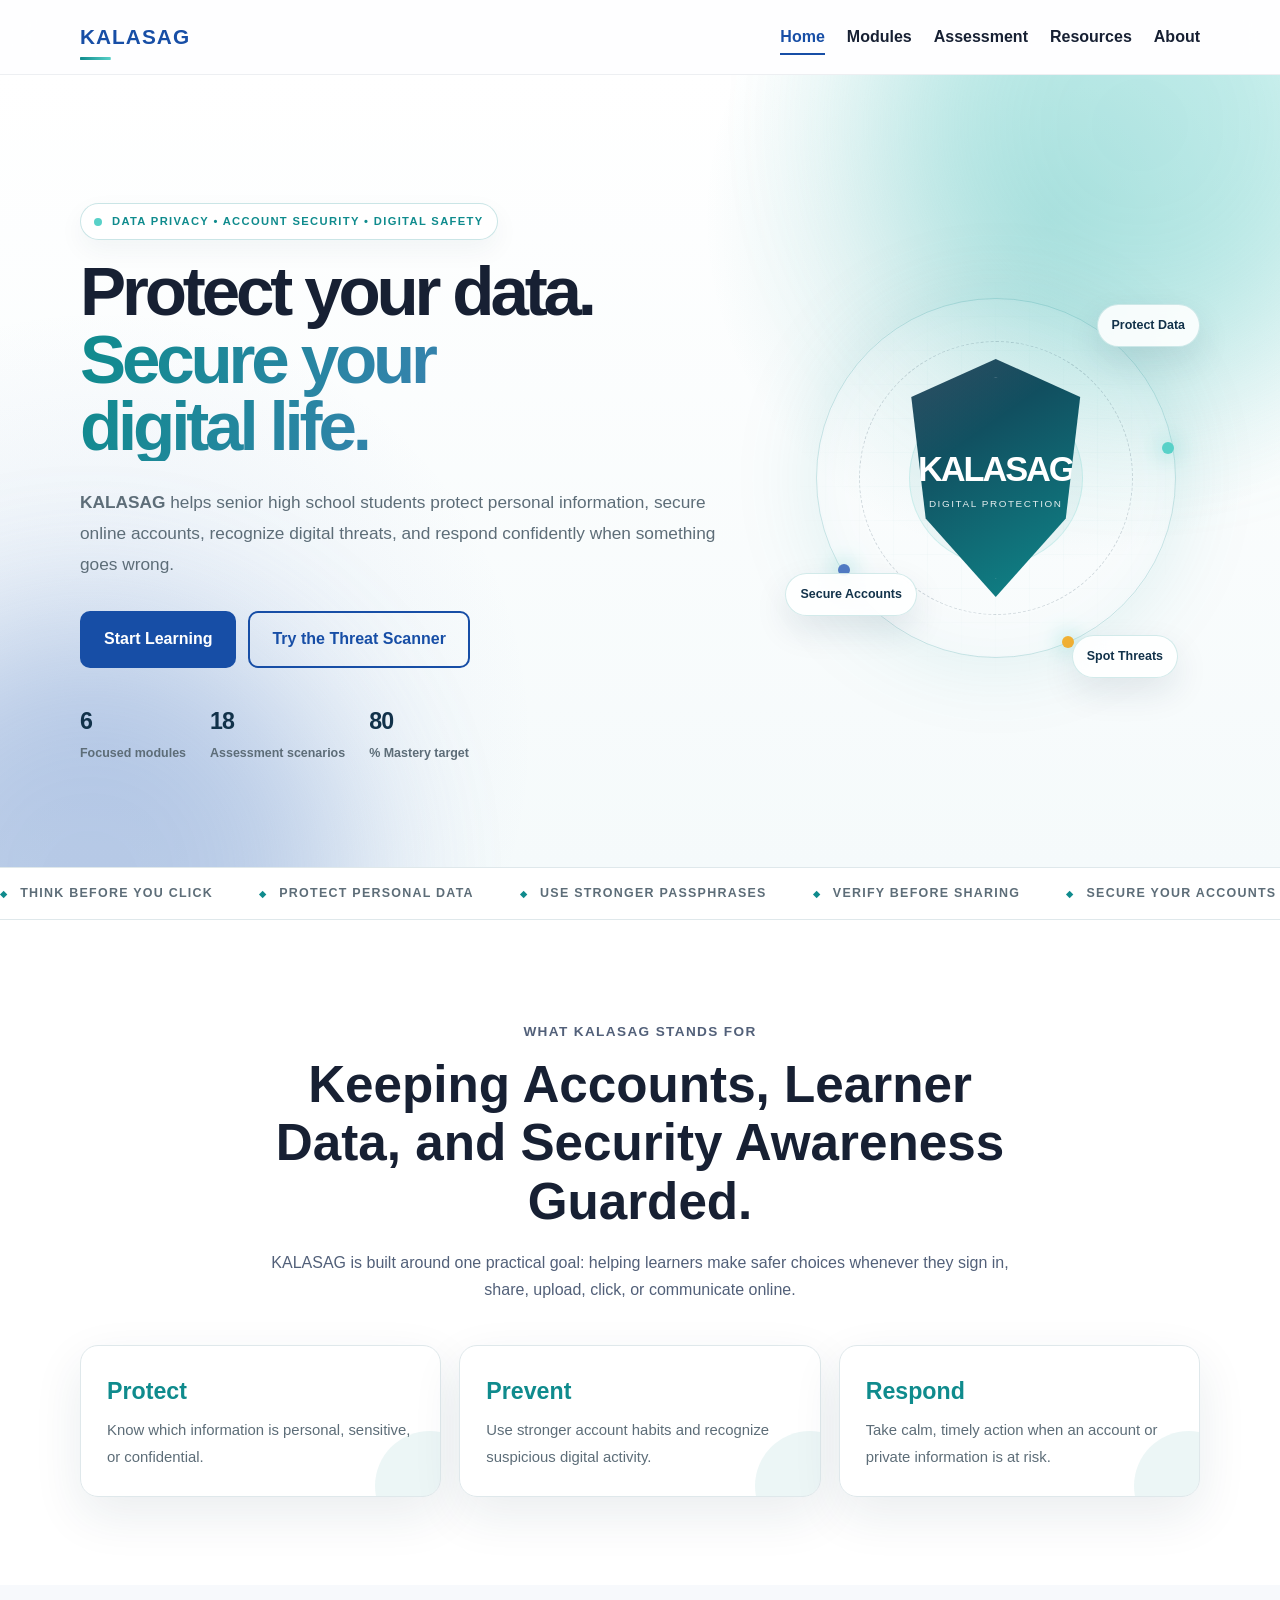
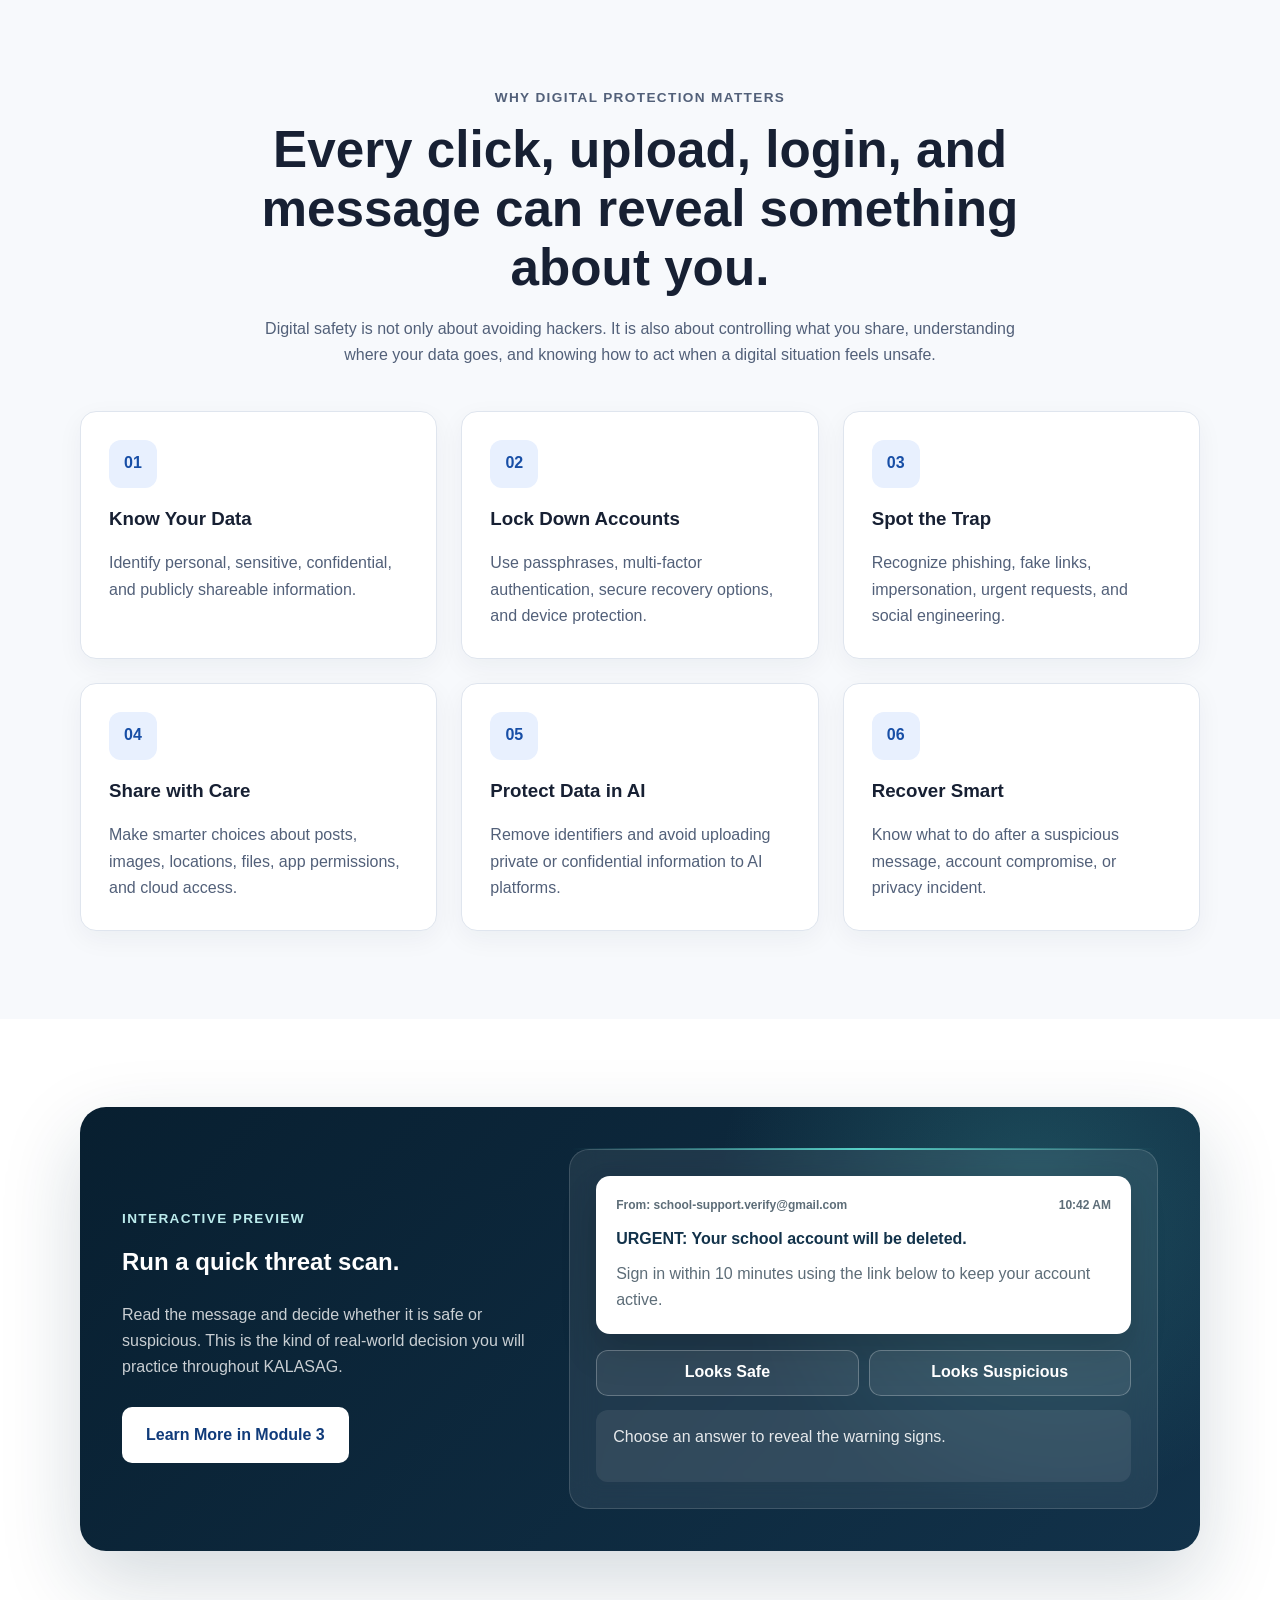
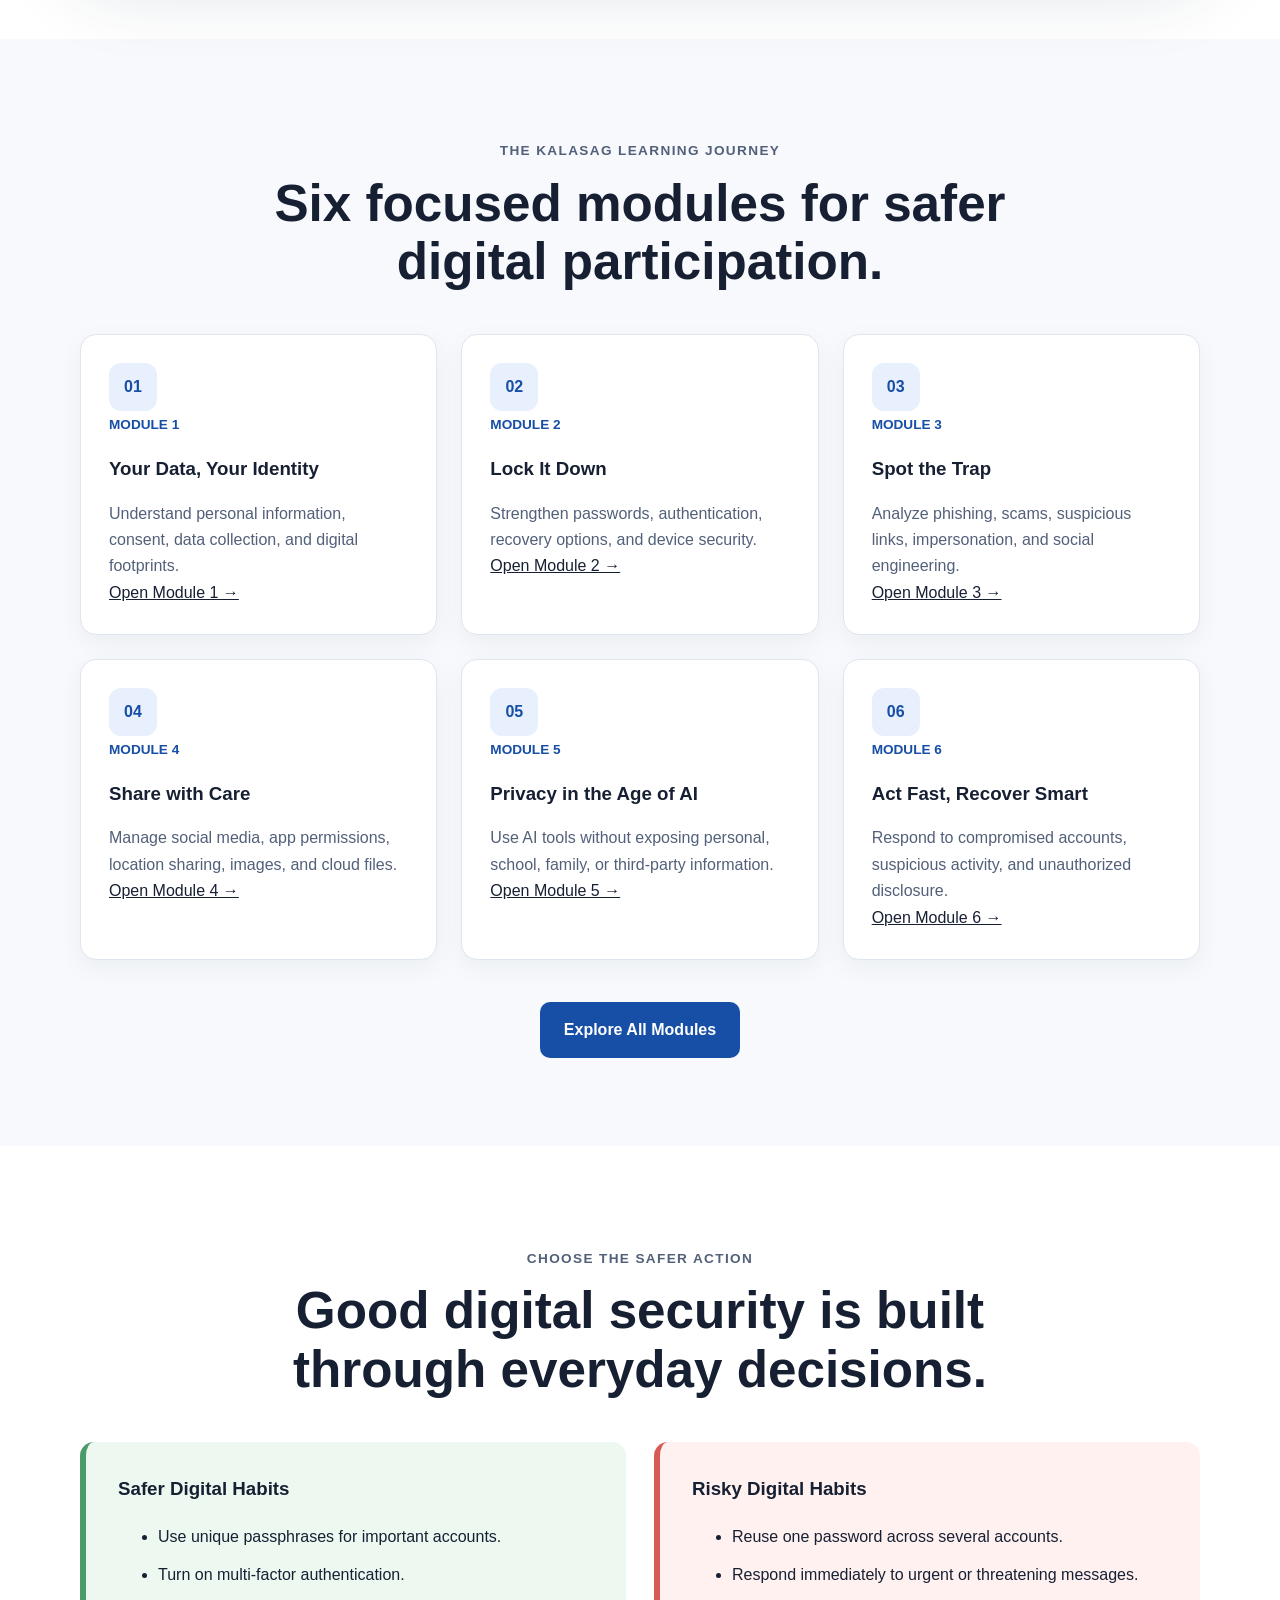
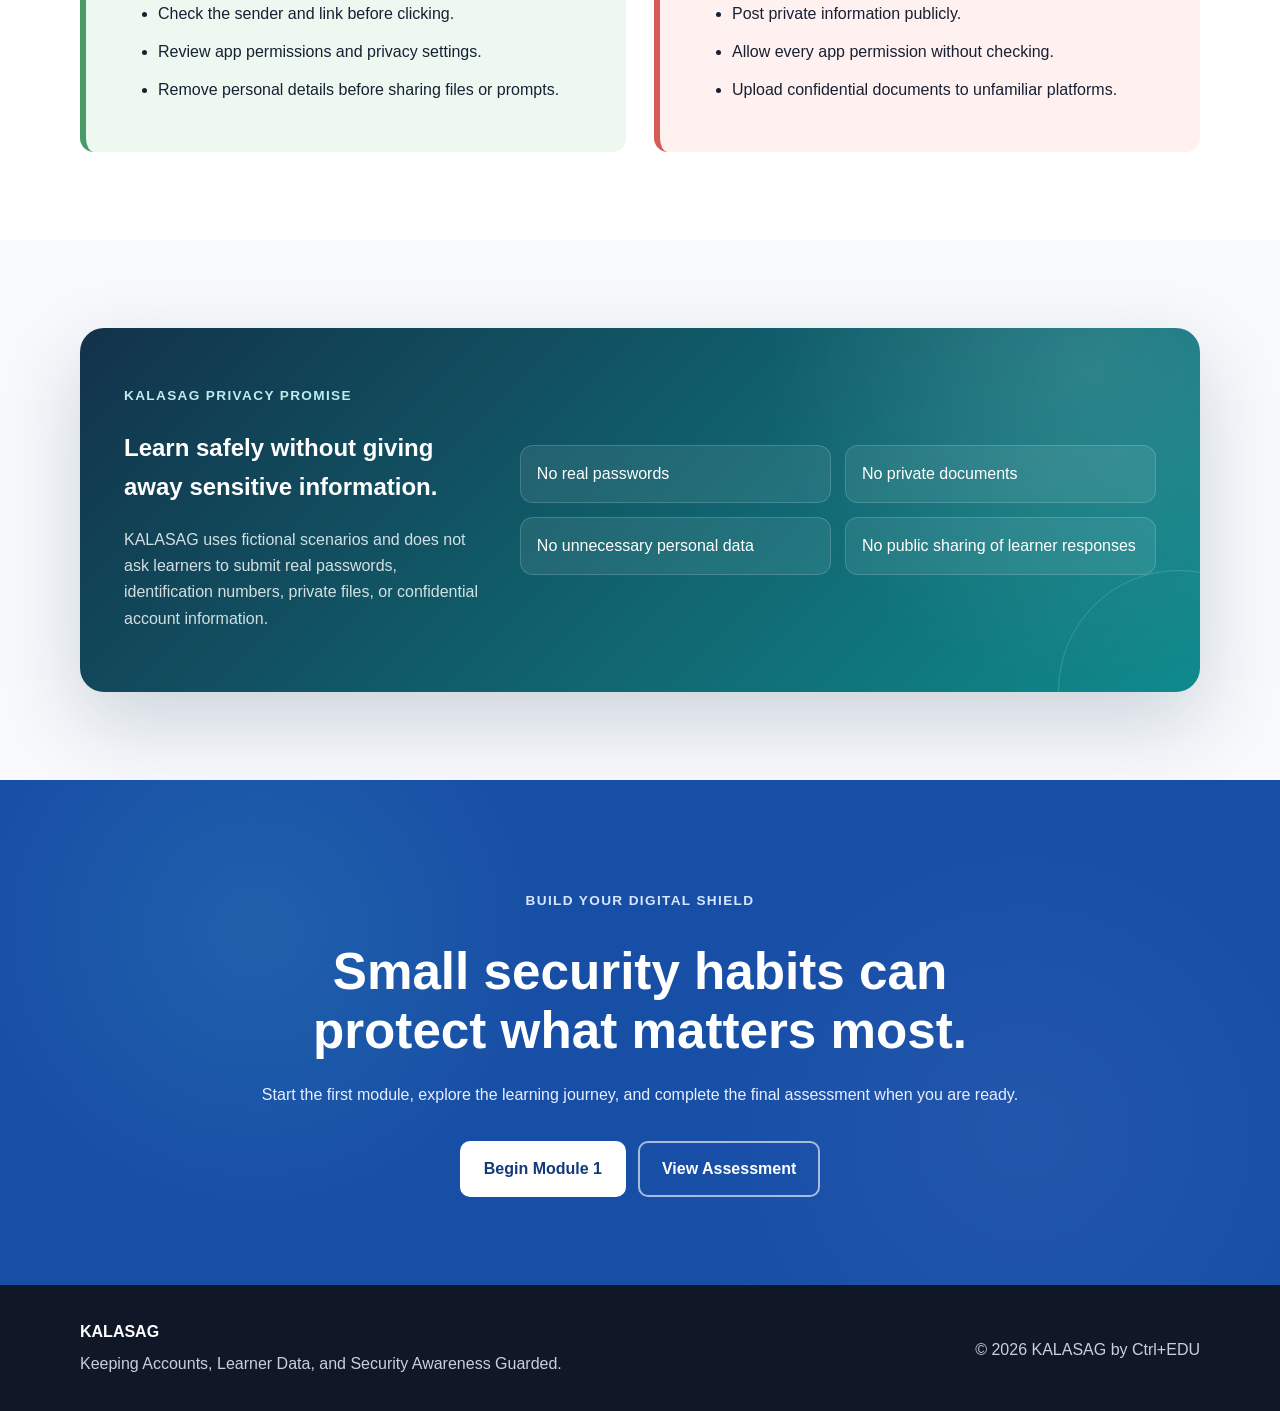
==== commit b770c9b4: "updated index.html to fix 80%" ====
--- a/index.html
+++ b/index.html
@@ -956,8 +956,8 @@
                     </div>
 
                     <div class="hero-metric">
-                        <strong><span class="counter" data-target="80">0</span>%</strong>
-                        <span>Mastery target</span>
+                        <strong class="counter" data-target="80">0</strong>
+                        <span>% Mastery target</span>
                     </div>
                 </div>
             </div>
